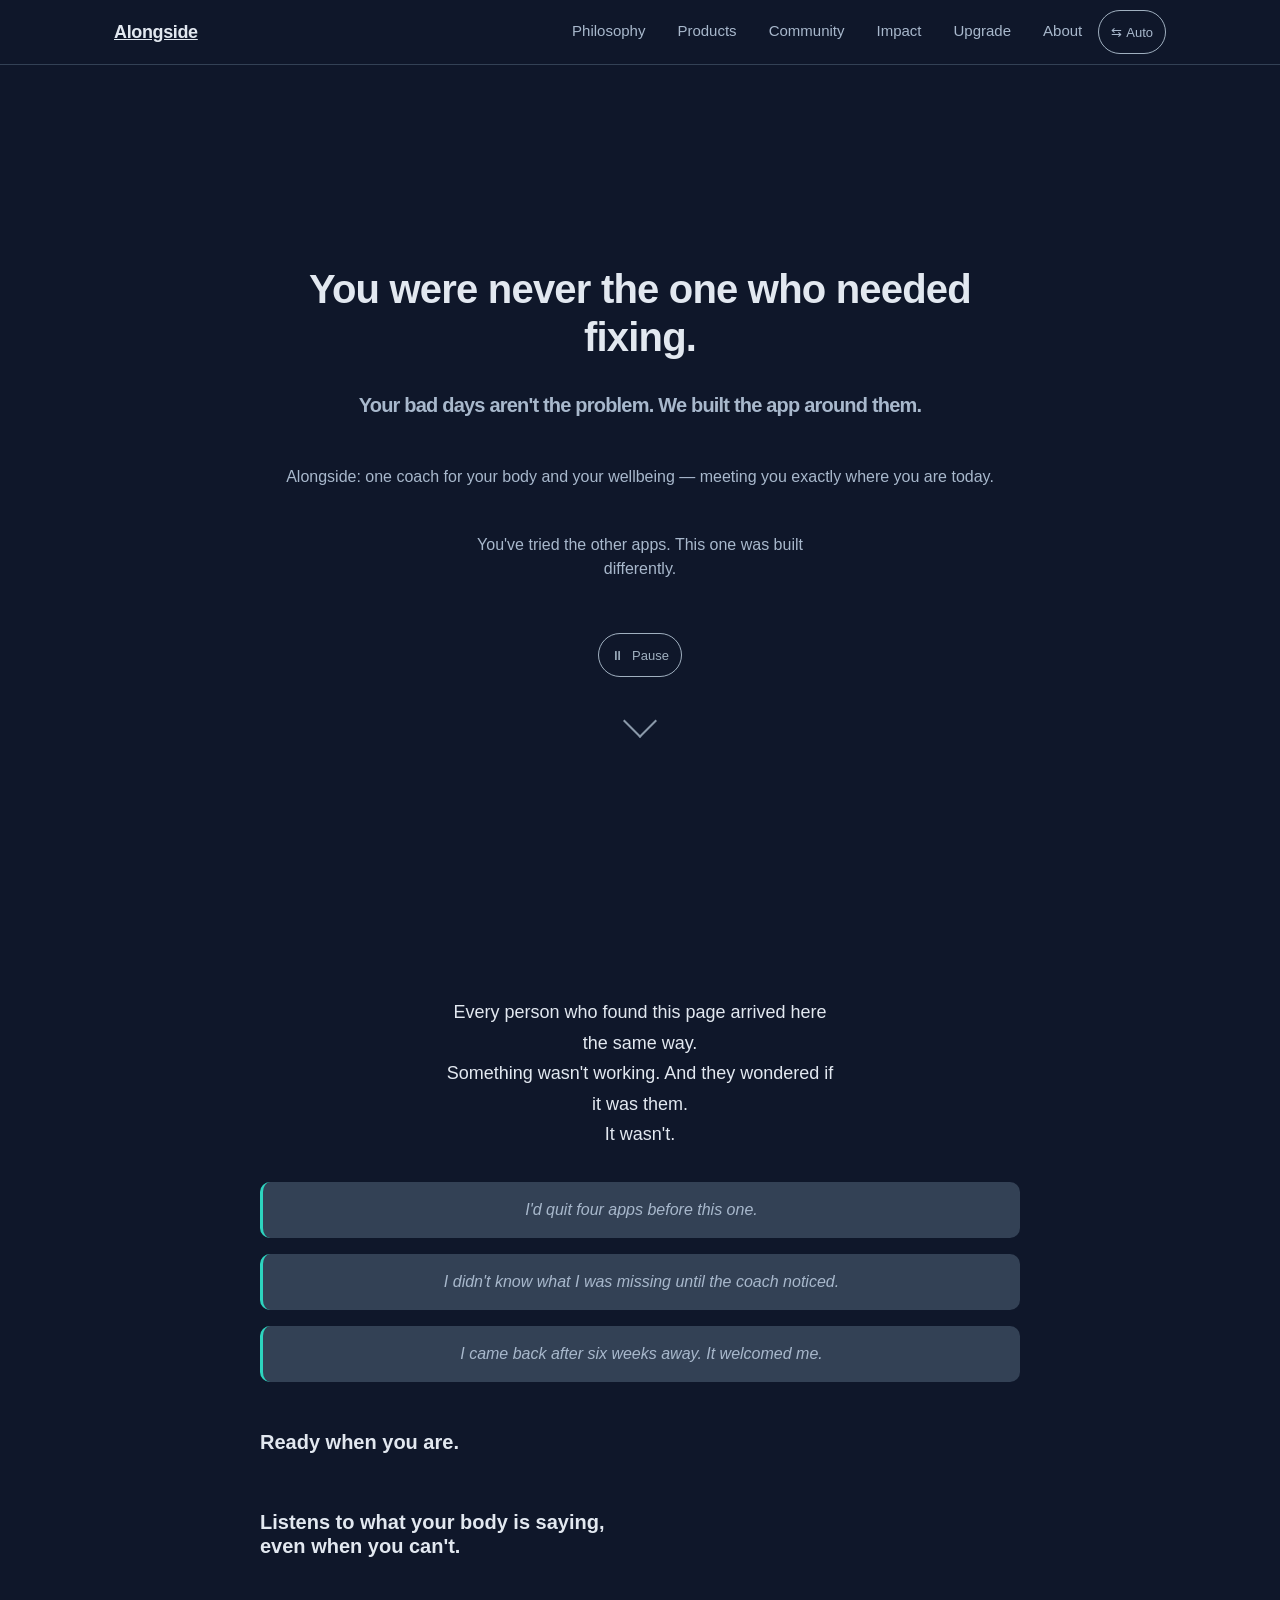
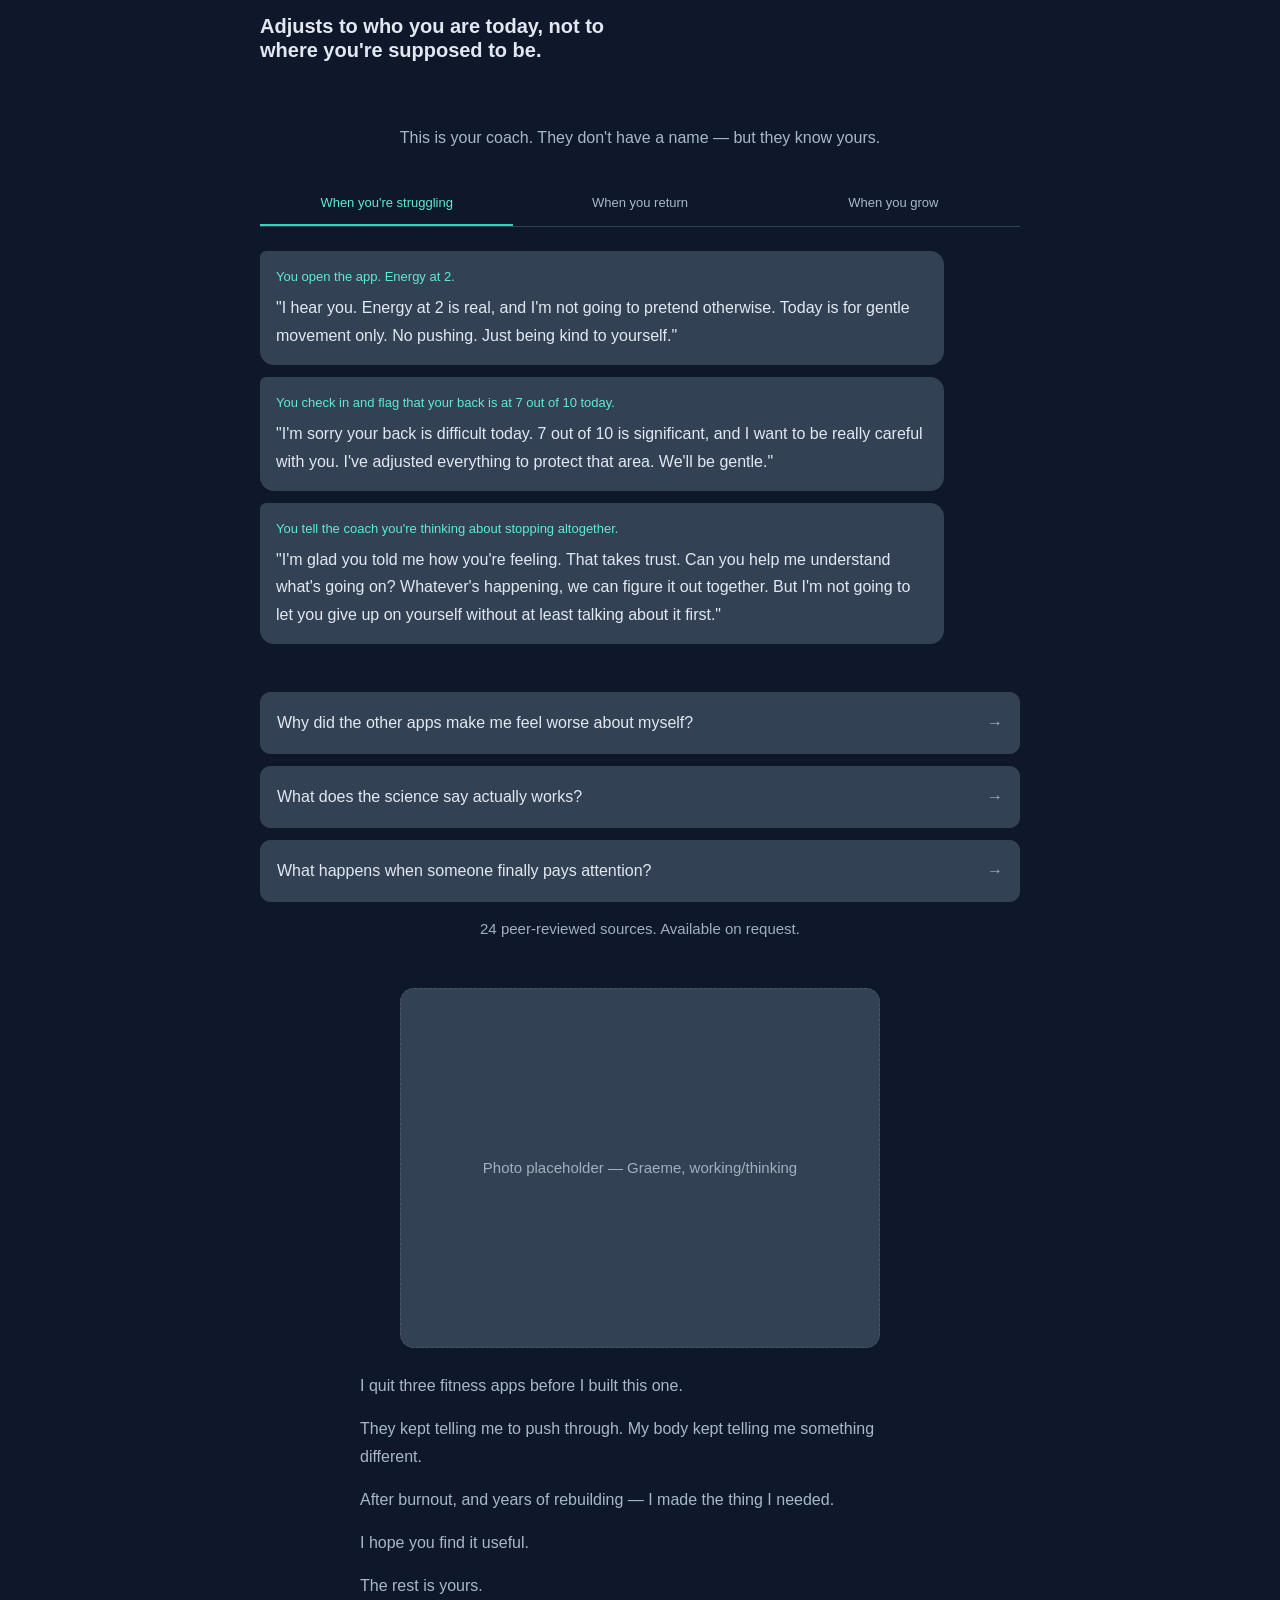
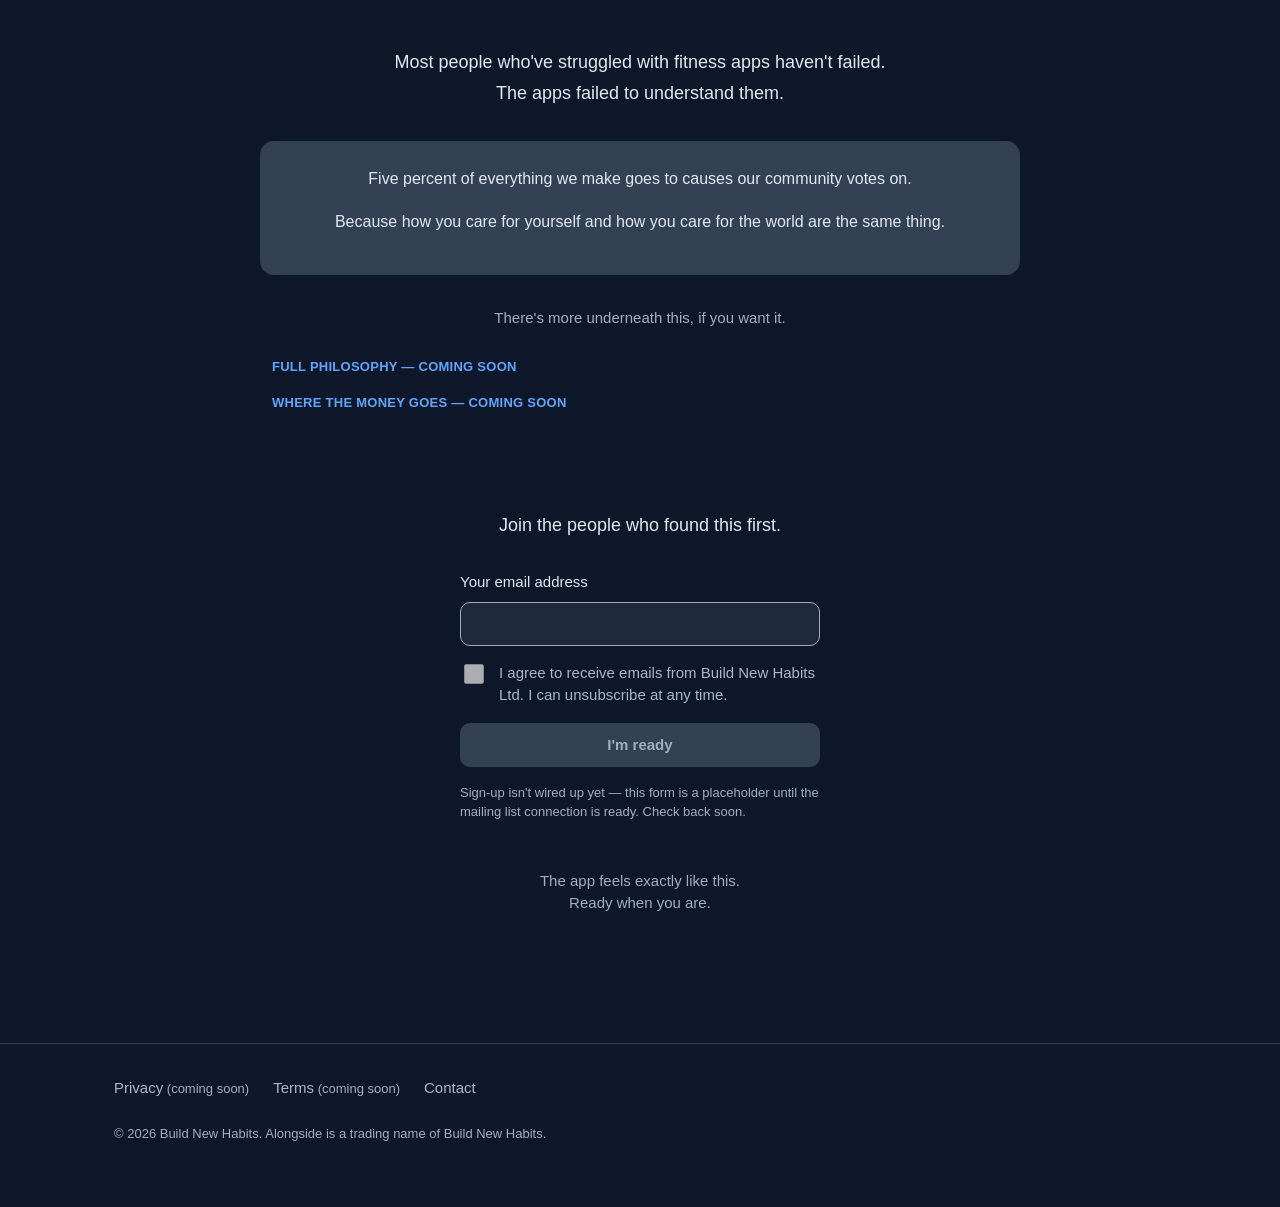
==== index.html @ 9d866abc "Domain-migration prep: make all paths host-agnostic The site is served two different ways: GitHub Pa" ====
<!DOCTYPE html>
<!--
  index.html
  10 Aug 2026 v16

  v16 — No markup change; site.js ?v= bumped to 9 (nav links now built
    from a runtime BASE_PATH so they work under both the github.io
    /website/ prefix and the custom domain root - see site.js v9).
  v15 — No markup change; site.css ?v= bumped to 22 and site.js ?v=
    bumped to 8 (About page built - new .about styles, new About nav
    link).
  v14 — No markup change; site.css ?v= bumped to 21 (specificity bug
    fix on the philosophy page - see site.css v21 changelog).
  v13 — No markup change; site.css ?v= bumped to 20 (Philosophy page
    emphasis pass: power statements unified to bold teal, new centred
    teal divider between beats - see site.css v20 changelog).
  v12 — No markup change; site.css ?v= bumped to 19 and site.js ?v=
    bumped to 7 (Philosophy page built - new .philosophy styles, new
    Philosophy nav link).
  v11 — No markup change; site.css ?v= bumped to 18 (h2 headings now
    teal site-wide - see site.css v18 changelog).
  v10 — No markup change; site.css ?v= bumped to 17 (comparison table
    header/divider polish, areas-explained section - see site.css v17
    changelog).
  v9 — No markup change; site.css ?v= bumped to 16 (comparison-table,
    persona-card, and three-ways updates - see site.css v15/v16
    changelog).
  v8 — No markup change; site.css ?v= bumped to 14 (gold token
    lightened, see site.css v14 changelog).
  v7 — No markup change; site.css ?v= bumped to 12, site.js ?v= bumped
    to 6 (footer "Ltd" removed - sole trader, never Ltd).
  v6 — No markup change; site.css ?v= bumped to 11 and site.js ?v= bumped
    to 5, to match the WCAG contrast fixes, scroll-arrow reposition,
    coach-bubble colour change, and Upgrade nav link added this session
    (site.css v8-v11 changelog, site.js v5 changelog).
  v5 — No markup change; site.css ?v= bumped to 7 to match the desktop-
    width fix (see site.css v7 changelog).
  v4 — 20 Jul 2026. Cache-busting fix: added ?v=N query strings to css/site.css and all
    js/*.js references. Graeme deployed site.css v6 but browsers kept
    serving the cached v5 — GitHub Pages doesn't cache-bust on its own.
    STANDING RULE going forward: whenever site.css or a shared js/*.js
    file's internal version bumps, bump its ?v= query string in every
    page that references it, in the same edit. Don't let these drift.
  v3 — 20 Jul 2026. Loads js/layout.js for the responsive/manual layout toggle. No
    content or markup changes otherwise.
  v2 — Phone-test fixes: headline line-break/spacing fixed, pause button
    moved off the rotating text, added a product-explainer tagline under
    the headline (Graeme's direct request — flagged for wording approval
    in the handoff), hero sized up. Three Ways markup unchanged (fix was
    CSS-only, see site.css v3).
  v1 — Initial build.

  Alongside — Home page.
  Route: /

  Brought into scope mid-session 14 Jul 2026 (originally out of scope,
  blocked on Graeme's photograph — see blueprint Section 2). Built with
  two placeholders so the whole site shape is visible before either
  blocker clears:
    - Movement 6 photograph: styled placeholder box, not a broken <img>.
      Real photo + reviewed alt text to be dropped in later — see build
      note above Movement 6 below.
    - Movement 8 mailing-list capture: same placeholder pattern as the
      Community page join form — Kit embed not yet available.
  Movement 7's two "hidden door" links (Philosophy, Impact) point to
  pages that don't exist yet, so per the site's no-dead-links rule they
  are shown as "coming soon" badges rather than live links — a departure
  from the spec's literal arrow-link treatment, flagged in the handoff.

  Content ground-truthed against alongside_homepage_experience_spec_23jun2026_v1.
  Design tokens from css/site.css (matched to the live app 14 Jul 2026).
-->
<html lang="en-GB">
<head>
  <meta charset="UTF-8">
  <meta name="viewport" content="width=device-width, initial-scale=1.0">
  <title>Alongside — You were never the one who needed fixing.</title>
  <meta name="description" content="An adaptive coach that meets you where you actually are — not where you're supposed to be. Alongside: Move.">
  <link rel="stylesheet" href="css/site.css?v=22">
</head>
<body>
  <a class="skip-link" href="#main-content">Skip to main content</a>

  <div id="site-nav"></div>

  <main id="main-content">
    <div class="container">

      <!-- Movement 1 — The Gates -->
      <section class="hero" aria-label="Introduction">
        <h1 class="hero__headline">
          <span class="hero__headline-line">You were never the one who needed fixing.</span>
          <span class="hero__headline-line">Your bad days aren't the problem. We built the app around them.</span>
        </h1>

        <p class="hero__tagline">
          Alongside: one coach for your body and your wellbeing — meeting you
          exactly where you are today.
        </p>

        <div class="hero__rotator" id="hero-rotator">
          <div aria-hidden="true">
            <p class="hero__rotator-line is-active">You've tried the other apps. This one was built differently.</p>
            <p class="hero__rotator-line">Movement that works on your worst days, not just your best.</p>
            <p class="hero__rotator-line">For the woman whose body changes and the programme never did.</p>
            <p class="hero__rotator-line">You're not the reason other apps didn't work for you.</p>
            <p class="hero__rotator-line">This is what it feels like when a coach actually pays attention.</p>
          </div>
        </div>
        <div class="hero__rotator-controls">
          <button type="button" class="hero__pause" id="hero-pause" aria-label="Pause rotating text">
            <span aria-hidden="true">&#9208;</span> Pause
          </button>
        </div>
        <ul class="visually-hidden" aria-label="All rotating messages">
          <li>You've tried the other apps. This one was built differently.</li>
          <li>Movement that works on your worst days, not just your best.</li>
          <li>For the woman whose body changes and the programme never did.</li>
          <li>You're not the reason other apps didn't work for you.</li>
          <li>This is what it feels like when a coach actually pays attention.</li>
        </ul>

        <span class="visually-hidden">Scroll to explore</span>
        <div class="hero__scroll-signal" aria-hidden="true"></div>
      </section>

      <!-- Movement 2 — You Are Not Alone -->
      <section aria-labelledby="belonging-title">
        <h2 id="belonging-title" class="visually-hidden">You are not alone</h2>
        <div class="belonging">
          <p class="belonging__truth">
            Every person who found this page arrived here the same way.<br>
            Something wasn't working. And they wondered if it was them.<br>
            It wasn't.
          </p>
          <ul class="belonging__voices">
            <li><blockquote>I'd quit four apps before this one.</blockquote></li>
            <li><blockquote>I didn't know what I was missing until the coach noticed.</blockquote></li>
            <li><blockquote>I came back after six weeks away. It welcomed me.</blockquote></li>
          </ul>
        </div>
      </section>

      <!-- Movement 3 — Main Street -->
      <section aria-labelledby="values-title">
        <h2 id="values-title" class="visually-hidden">What makes this different</h2>
        <div class="value-statements">
          <p class="value-statement">Ready when you are.</p>
          <p class="value-statement">Listens to what your body is saying, even when you can't.</p>
          <p class="value-statement">Adjusts to who you are today, not to where you're supposed to be.</p>
        </div>
      </section>

      <!-- Movement 4 — The First Ride -->
      <section aria-labelledby="coach-preview-title">
        <h2 id="coach-preview-title" class="visually-hidden">This is what the coach actually sounds like</h2>
        <p class="coach-preview__framing">This is your coach. They don't have a name — but they know yours.</p>

        <div id="coach-tabs">
          <div class="coach-tabs__list" role="tablist" aria-label="Coach message categories">
            <button type="button" role="tab" id="tab-struggling" aria-selected="true" aria-controls="panel-struggling" tabindex="0" class="coach-tabs__tab">When you're struggling</button>
            <button type="button" role="tab" id="tab-return" aria-selected="false" aria-controls="panel-return" tabindex="-1" class="coach-tabs__tab">When you return</button>
            <button type="button" role="tab" id="tab-grow" aria-selected="false" aria-controls="panel-grow" tabindex="-1" class="coach-tabs__tab">When you grow</button>
          </div>

          <div role="tabpanel" id="panel-struggling" aria-labelledby="tab-struggling" class="coach-tabs__panel">
            <div class="coach-bubble">
              <span class="coach-bubble__context">You open the app. Energy at 2.</span>
              <p class="coach-bubble__message">"I hear you. Energy at 2 is real, and I'm not going to pretend otherwise. Today is for gentle movement only. No pushing. Just being kind to yourself."</p>
            </div>
            <div class="coach-bubble">
              <span class="coach-bubble__context">You check in and flag that your back is at 7 out of 10 today.</span>
              <p class="coach-bubble__message">"I'm sorry your back is difficult today. 7 out of 10 is significant, and I want to be really careful with you. I've adjusted everything to protect that area. We'll be gentle."</p>
            </div>
            <div class="coach-bubble">
              <span class="coach-bubble__context">You tell the coach you're thinking about stopping altogether.</span>
              <p class="coach-bubble__message">"I'm glad you told me how you're feeling. That takes trust. Can you help me understand what's going on? Whatever's happening, we can figure it out together. But I'm not going to let you give up on yourself without at least talking about it first."</p>
            </div>
          </div>

          <div role="tabpanel" id="panel-return" aria-labelledby="tab-return" class="coach-tabs__panel" hidden>
            <div class="coach-bubble">
              <span class="coach-bubble__context">You haven't opened the app in ten days.</span>
              <p class="coach-bubble__message">"Welcome back. I'm genuinely glad you're here. Whatever kept you away — that's okay. You don't need to explain. Let's start gently and take it one day at a time."</p>
            </div>
            <div class="coach-bubble">
              <span class="coach-bubble__context">The coach has noticed something across your last few sessions.</span>
              <p class="coach-bubble__message">"I've noticed you've been running on low for a few days. That's not a failure — it's information. Your nervous system is asking for rest. When you're ready for more, I'll be here."</p>
            </div>
          </div>

          <div role="tabpanel" id="panel-grow" aria-labelledby="tab-grow" class="coach-tabs__panel" hidden>
            <div class="coach-bubble">
              <span class="coach-bubble__context">You tell the coach you've been letting yourself down.</span>
              <p class="coach-bubble__message">"I want to gently push back on that. I'm watching you try. That's not failure. That's courage."</p>
            </div>
            <div class="coach-bubble">
              <span class="coach-bubble__context">You've told the coach you're running on empty. The session begins.</span>
              <p class="coach-bubble__message">"Today's session is gentle by design. There's no rush. Take a breath, and start when you feel ready."</p>
            </div>
            <div class="coach-bubble">
              <span class="coach-bubble__context">You finish your first full programme.</span>
              <p class="coach-bubble__message">"I am so proud of you. Take time to really feel this. You committed to something and saw it through. That takes strength."</p>
            </div>
          </div>
        </div>
      </section>

      <!-- Movement 5 — Behind the Magic -->
      <section aria-labelledby="science-title">
        <h2 id="science-title" class="visually-hidden">Behind the magic</h2>
        <div class="science-accordion">
          <details class="science-accordion__item">
            <summary>Why did the other apps make me feel worse about myself? <span class="science-accordion__chevron" aria-hidden="true">&rarr;</span></summary>
            <div class="science-accordion__body">
              <p>97% of people stop using fitness apps within a year. Research consistently identifies the same cause: shame. Streak-loss, rigid targets, and punishment for absence trigger disengagement — particularly in neurodivergent users and women navigating hormonal change.</p>
              <span class="science-accordion__source">— Bondaronek et al., British Journal of Health Psychology, October 2025</span>
              <p class="science-accordion__reflection">Graeme's reflection: I'd quit three fitness apps before I started building this one. They kept telling me to push, and then I got injured and the apps continued to treat me like I was fully fit. They refused to accept I needed adjustment. This is the gap Alongside is trying to close.</p>
            </div>
          </details>

          <details class="science-accordion__item">
            <summary>What does the science say actually works? <span class="science-accordion__chevron" aria-hidden="true">&rarr;</span></summary>
            <div class="science-accordion__body">
              <p>Burnout is nervous system dysregulation, not tiredness. Pushing through makes it worse. Alongside detects the early signs — sustained low energy, broken sleep, accumulating pain — and responds with restoration, not pressure.</p>
              <span class="science-accordion__source">— Dr Claire Plumbly, Burnout: How to Manage Your Nervous System, 2024</span>
              <p>Self-compassion improves motivation, not reduces it. Removing shame correlates with stronger resilience, better barrier self-efficacy, and more sustainable physical activity over time.</p>
              <span class="science-accordion__source">— Zhang et al., British Journal of Health Psychology, 2025</span>
              <p class="science-accordion__reflection">Graeme's reflection: I built the burnout detection into the app before I read Plumbly's research. When I did read it, I felt seen by a book for the first time in years. I knew the feeling, I just couldn't name it. That's exactly the feeling I want Alongside to give people.</p>
            </div>
          </details>

          <details class="science-accordion__item">
            <summary>What happens when someone finally pays attention? <span class="science-accordion__chevron" aria-hidden="true">&rarr;</span></summary>
            <div class="science-accordion__body">
              <p>Other-oriented empathy — genuinely caring about others — is protective against burnout. Self-oriented responses, like guilt and distress, are risk factors. Being consistently met with dignity may gradually change how people relate to themselves, and then to others.</p>
              <span class="science-accordion__source">— Empathy types and burnout meta-analysis, Psychology, Health &amp; Medicine, November 2025</span>
              <p class="science-accordion__reflection">Graeme's reflection: Being understood changes us. People who feel genuinely seen become, over time, slightly better at seeing others. That's the long horizon Alongside is building toward.</p>
            </div>
          </details>
        </div>
        <p class="science-sources-note">24 peer-reviewed sources. Available on request.</p>
      </section>

      <!-- Movement 6 — The Human Behind It -->
      <!-- BUILD NOTE: photo placeholder below. Swap for Graeme's real working/
           thinking photograph when ready. Alt text must be reviewed by Graeme
           before publishing (per spec) — do not ship generic alt text. -->
      <section aria-labelledby="human-title">
        <h2 id="human-title" class="visually-hidden">The human behind it</h2>
        <div class="human-behind__photo" role="img" aria-label="Photograph placeholder. Real photo of Graeme, working or thinking, to be added — alt text to be reviewed by Graeme before publishing.">
          Photo placeholder — Graeme, working/thinking
        </div>
        <div class="human-behind__text">
          <p>I quit three fitness apps before I built this one.</p>
          <p>They kept telling me to push through. My body kept telling me something different.</p>
          <p>After burnout, and years of rebuilding — I made the thing I needed.</p>
          <p>I hope you find it useful.</p>
          <p class="human-behind__turn">The rest is yours.</p>
        </div>
      </section>

      <!-- Movement 7 — The Castle -->
      <section aria-labelledby="castle-title">
        <h2 id="castle-title" class="visually-hidden">The castle</h2>
        <p class="castle__philosophy">
          Most people who've struggled with fitness apps haven't failed.<br>
          The apps failed to understand them.
        </p>
        <div class="castle__impact">
          <p>Five percent of everything we make goes to causes our community votes on.</p>
          <p>Because how you care for yourself and how you care for the world are the same thing.</p>
        </div>
        <div class="castle__door">
          <p class="castle__door-lead">There's more underneath this, if you want it.</p>
          <span class="badge badge--soon">Full philosophy — coming soon</span>
          <span class="badge badge--soon">Where the money goes — coming soon</span>
        </div>
      </section>

      <!-- Movement 8 — The Gates Close Behind Her -->
      <!-- BUILD NOTE: form disabled — Kit embed/API key not yet available.
           Same placeholder pattern as the Community page join form. -->
      <section aria-labelledby="capture-title" class="closing-capture">
        <h2 id="capture-title" class="visually-hidden">Join the people who found this first</h2>
        <p class="closing-capture__lead">Join the people who found this first.</p>

        <form class="closing-capture__form" aria-label="Join the Alongside mailing list">
          <div class="form-field">
            <label class="form-label" for="capture-email">Your email address</label>
            <input
              class="form-input"
              type="email"
              id="capture-email"
              name="email"
              autocomplete="email"
              required
              disabled
              aria-describedby="capture-hint"
            >
          </div>
          <div class="closing-capture__consent">
            <input type="checkbox" id="capture-consent" name="consent" disabled>
            <label for="capture-consent">I agree to receive emails from Build New Habits Ltd. I can unsubscribe at any time.</label>
          </div>
          <button type="submit" class="btn btn--disabled" aria-disabled="true" disabled>I'm ready</button>
          <p class="form-hint" id="capture-hint">
            Sign-up isn't wired up yet — this form is a placeholder until the
            mailing list connection is ready. Check back soon.
          </p>
        </form>

        <p class="closing-capture__after">
          The app feels exactly like this.<br>
          Ready when you are.
        </p>
      </section>

    </div>
  </main>

  <div id="site-footer"></div>

  <script src="js/layout.js?v=1"></script>
  <script src="js/site.js?v=9"></script>
  <script src="js/home.js?v=2"></script>
</body>
</html>
---- css/site.css ----
/* site.css
 * 10 Aug 2026 v22
 *
 * v22 — About page built. New .about block at the end of this file.
 *   Deliberately the plainest styling on the site: no emphasis colours,
 *   no dividers, no cards, per the locked design note that this page
 *   carries no coach voice and no Alongside design language beyond the
 *   wordmark. Every modifier scoped as `.about .about__x` from the
 *   outset, applying the v21 lesson rather than repeating it.
 *   .about__photo is defined but unused — the founder photograph does
 *   not exist yet and no placeholder image was added.
 * v21 — REAL BUG FIX, found by Graeme on device. Every paragraph-level
 *   emphasis rule on the philosophy page has been silently losing to the
 *   body-text rule since v19. `.philosophy p` is specificity 0,1,1 (one
 *   class + one element); `.philosophy__question` and friends are 0,1,0
 *   (one class). The body rule therefore won on colour, font-size AND
 *   margin — so the question, the turn, the declaration, the landing
 *   lines and the close all rendered as plain white body text at body
 *   size with body spacing. The page has been a flat wall of uniform
 *   prose since it shipped. The Impact link looked correct only by
 *   coincidence: `a` is teal site-wide from the base stylesheet, so it
 *   was never evidence the page styles were applying. Fixed by scoping
 *   all seven modifiers as `.philosophy .philosophy__x` (0,2,0), which
 *   beats 0,1,1. No visual design changed in this version — v19 and v20
 *   are simply visible for the first time.
 *   Worth carrying forward: a `.block element` base rule will outrank
 *   every single-class modifier inside that block. Either scope the
 *   modifiers or do not set colour/size/margin on the element selector.
 * v20 — Philosophy page emphasis pass, per Graeme. Two changes:
 *   (a) Power statements unified — all five now bold and teal. Beat 7's
 *   close ("helped you Move") was the only one still white; it is now
 *   teal like the rest, and turn/declaration/landing/close all move from
 *   semibold to bold. Deliberately NOT extended further ("Something
 *   happens when you feel understood", "Not fixed. Not solved.
 *   Understood.") — if six or seven lines are teal, none of them read as
 *   emphasis any more, they just become a second body colour.
 *   (b) New divider between beats: 60px centred teal rule. Graeme asked
 *   for gold; recommended against and agreed. Gold is the Personal-tier
 *   marker across every product, and this is the page carrying the
 *   belief that "everyone deserves world-class support. Not a cut-down
 *   version. Not a basic tier." The paid-tier colour on that page
 *   undercuts the claim it is making. Same reasoning as the 03 Aug
 *   coach-bubble decision, where gold was rejected for a free/universal
 *   element and teal chosen. Spacing rebalanced space-12 -> space-10
 *   above and below the mark, so the total pause grows slightly rather
 *   than doubling.
 * v19 — Philosophy page built (first new page since /upgrade/ and
 *   /who-its-for/ on 03 Aug). New .philosophy block at the end of this
 *   file. Deliberately looser vertical rhythm than anywhere else on the
 *   site — space-12 between beats, space-12/space-10 around Beat 1's
 *   question — because the locked page architecture treats white space
 *   as content, not decoration ("more than feels comfortable. The pause
 *   is part of the meaning"). Measure narrowed to 34rem for this page
 *   only: it is pure prose with no cards or tables, so the 640px
 *   container used elsewhere runs too wide to read comfortably. No
 *   animation defined anywhere in this block, per Beat 1's design note
 *   and the page's own WCAG requirements. Colours used: --color-text
 *   (14.48:1 on bg-deep) for prose, --color-primary-light teal
 *   (12.07:1) for the question, turn, declaration and landing lines.
 *   Gold deliberately not used anywhere on this page — it is the
 *   Personal-tier marker site-wide and nothing on the philosophy page
 *   is tier-gated.
 * v18 — Teal splash pass, per Graeme's request to review where teal
 *   headings could add colour across the site: h2 is now teal by
 *   default site-wide (was inheriting plain white). h1 stays white/full
 *   weight for primary hierarchy; gold stays reserved for Personal-tier
 *   signalling specifically, not general headings. .three-ways__title
 *   also teal, per explicit instruction.
 * v17 — Comparison table polish per Graeme's feedback: column headers
 *   bigger (text-lg -> text-xl) with a header divider; row headers
 *   ("Sessions", "Exercise library" etc.) now text-secondary, visually
 *   distinct from the data cells' full-white text; added subtle
 *   vertical dividers between columns alongside the existing row
 *   dividers, for a fuller grid feel without going full-spreadsheet.
 * v16 — Community page "Three ways" reworked from three bare words into
 *   real explanatory content, per Graeme's flag (raised earlier, not
 *   actioned until now). Each item now has a title + one line of real
 *   meaning; "Share the impact" gets an actual working mechanism (copy-
 *   link button, see js/community.js) instead of being just a phrase —
 *   deliberately not a named social platform or an ambassador/referral-
 *   code system, neither of which exist as decided features yet.
 * v15 — Comparison table: Free header now teal, Personal gold, both
 *   bigger (text-lg, bold) per Graeme's feedback the headings were too
 *   quiet. Row labels converted from styled <td> to semantic
 *   <th scope="row"> (accessibility fix — screen readers now announce
 *   "Sessions, Free: ..." correctly; previously the row label had no
 *   programmatic association with its data cells at all, a real gap,
 *   not just a styling one). Persona-card body text (the "what's hard"/
 *   "how it helps" lists) moved from text-secondary to full text colour
 *   — was passing at 5.12:1 on bg-card, genuinely the narrowest-margin
 *   pass on the site (everywhere else is 7:1+); now 8.40:1. New
 *   .tier-tag (--free teal / --personal gold) and .persona-card__narrative
 *   for the persona restructuring in this version.
 * v14 — Gold token lightened, per Graeme's feedback that it read as
 *   "dirty and dark" on the black background: --color-gold #B8970A ->
 *   #D4AF37 (classic web gold). This is a global token so it ripples
 *   through everywhere gold is used (text-gold, btn--gold, pricing
 *   figures, comparison-table header) — checked, every usage improves
 *   (text-inverse on the new gold button bg: 8.49:1, was 6.35:1; text
 *   on bg-card: 4.92:1, was 3.68:1). New: .upgrade-product-label,
 *   .pricing-note__standout (subscription line now its own line),
 *   .product-card__details-link.
 * v13 — New /who-its-for/ page section added: persona-intro,
 *   persona-card (reuses .card + .coach-tabs__* tab pattern from the
 *   home page for the persona tabs), and a real comparison-table for
 *   Free vs Personal (Move only — the only product with a confirmed
 *   split). Personal-tier column header goldened, matching the same
 *   convention as the upgrade page.
 * v12 — Upgrade-page colour/interest pass, per Graeme's critique that the
 *   page read as flat. New utility classes .text-gold, .text-teal.
 *   Gold applied to "Personal tier" mentions and the four "what changes"
 *   lead phrases. New .upgrade-wellbeing-note (teal) — safety/wellbeing
 *   features are confirmed always-free per the freemium model doc, so
 *   this claim is grounded, not just reassuring copy. Pricing note
 *   given real visual weight via new .pricing-note--emphasis (card
 *   treatment, larger text) instead of small quiet text underneath the
 *   cards. Contrast: gold 6.35:1 / 5.2:1 on bg-deep/bg, teal 12.07:1 /
 *   9.89:1 — both pass with wide margin in every context used here.
 * v11 — /upgrade page built for the first time, from the confirmed
 *   locked architecture (alongside_upgrade_page_architecture_09jul2026_v1).
 *   New section added: upgrade-hero, upgrade-changes, pricing-cards,
 *   .btn--gold. Gold (#B8970A) used for price figures and the CTA
 *   button, matching the confirmed "Personal tier gold accent" rule —
 *   text-inverse on gold gives 6.35:1, comfortably clears 4.5:1.
 *   Cache-busting fix: every page's site.css?v= bumped to match this
 *   version (they'd drifted to ?v=7 while the stylesheet moved to v10
 *   across the earlier fixes this session — a real bug, browsers/CDN
 *   could have kept serving the stale v7 file under the old query
 *   string indefinitely).
 * v10 — coach-bubble__context colour changed from --color-text-muted
 *   (4.67:1 on bg-card — technically AA-passing but Graeme flagged it
 *   as "close for comfort") to --color-primary-light teal (7.00:1),
 *   per mockup review. Deliberately not gold: gold is reserved as the
 *   paid-tier marker across the whole product family, and this element
 *   is free/universal — using it here would create a false tier signal.
 * v9 — Scroll-arrow repositioning, per live-screenshot review. The arrow
 *   was position:absolute, bottom: var(--space-5) — pinned to the very
 *   bottom of the ~100vh hero section, disconnected from the Pause
 *   button which sits mid-flow in the centred flex column. On tall
 *   viewports this put real distance between them, and the arrow read
 *   as lost/disconnected rather than as a "scroll for more" cue tied to
 *   the visible content above it. Removed the absolute positioning;
 *   it's now a normal flex child directly after .hero__rotator-controls
 *   (Pause), picking up the hero's existing --space-6 (32px) gap like
 *   every other hero element — sits close to Pause, not orphaned at
 *   the bottom of the section.
 * v8 — WCAG 2.2 AA contrast audit. (1) Confirmed fail: hero scroll-arrow
 *   (.hero__scroll-signal) was ~1.6:1 against its background (--color-border
 *   at 0.6 opacity) vs the 3:1 minimum for graphical objects (SC 1.4.11).
 *   Switched to --color-text-muted at 0.85 opacity — 6.14:1, real margin.
 *   (2) Same root cause found on 5 more functional element borders that
 *   rely on --color-border to convey a UI component's boundary (nav
 *   layout-toggle, nav hamburger-toggle, .btn--ghost, .form-input,
 *   hero__pause) — --color-border measures 1.15–2.36:1 against every
 *   background token in this system, never clears 3:1 anywhere. All six
 *   switched to --color-text-muted, which clears 3:1 against all four
 *   background tokens (3.91:1 worst case, on --color-bg-hover).
 *   --color-border itself is left unchanged for decorative use (e.g. the
 *   Home photo-placeholder dashed border, out of scope this session).
 *   (3) New finding: .badge--live/.badge--soon text-vs-background fell as
 *   low as 3.24:1 (needs 4.5:1) when rendered inside a .card (bg-card) —
 *   the 15%-alpha tinted background was context-dependent and never
 *   verified against a card context. Fixed by making all three badge
 *   variants use a solid var(--color-bg-deep) background instead of a
 *   blended rgba() one — now opaque and background-independent, 6.96–
 *   10.69:1 in every context. (4) Checked, no fix needed: --color-border-
 *   light (decorative dividers only, SC 1.4.11 doesn't apply); focus
 *   indicator --color-border-focus (9.59:1 down to 4.66:1 worst case,
 *   already clears everywhere); disabled cause-card__vote inputs (gold
 *   border at 1.95:1 vs 3:1, but WCAG 2.2 explicitly exempts disabled/
 *   non-interactive controls from SC 1.4.11 — confirmed genuinely and
 *   permanently disabled in markup, no JS toggles it). Full ratios in
 *   session summary.
 * v7 — Fix: desktop container was only 720px, leaving huge dead space on
 *   real desktop screens (Graeme flagged with screenshots — ~600px waste
 *   each side at wide viewports). Container now 1100px; every top-level
 *   section narrows itself to a centred 760px reading column by default;
 *   grid-holding sections opt out via a new .section-wide class (added
 *   to Products' card section and Impact's causes section) to use the
 *   full width. Nav/footer widened to match. A few previously-unconstrained
 *   elements (Home's photo placeholder/text, Impact's vote-hint) given
 *   their own max-width so they don't stretch edge-to-edge.
 * v6 — 20 Jul 2026. Fix: on desktop's 3-col cause-card grid, cards with a 2-line
 *   heading (e.g. Slot 2) pushed their credits-input row lower than the
 *   1-line cards either side, breaking the visual line across all three.
 *   .cause-card__vote now pinned to the bottom of each card (margin-top:
 *   auto) so the row aligns regardless of heading/body text length.
 * v5 — Additive only, Website Build 2 (20 Jul): Impact page section added
 *   (cause cards, gold accent token, empty-state, anchor link). No
 *   existing rules from v4 changed or restructured, per blueprint.
 * v4 — 14 Jul 2026. Responsive layout added: real desktop breakpoint (content width,
 *   Products 3-col grid) plus manual layout override support. Nav
 *   show/hide rules converted from raw @media(max-width:480px) to
 *   [data-layout] attribute selectors (see js/layout.js) so the manual
 *   toggle can actually override the real viewport, not just respond to
 *   it. Added .site-nav__controls and .site-nav__layout-toggle styles.
 * v3 — Phone-test fixes: hero headline lines were inline spans that ran
 *   together (now block-level, more spacing), hero pause button
 *   overlapped the rotating text (moved to its own row below), hero
 *   headline sized up for impact (text-2xl -> text-4xl), Three Ways
 *   section was centre-aligned against a left-aligned page (now
 *   consistent). Added .hero__tagline for the new product-explainer line.
 * v2 — Home page brought into scope this session. Added Home-page-specific
 *   section (Movements 1-8) below the Community section. Shared shell,
 *   Products, and Community styles unchanged.
 * v1 — Initial. Shared shell, Products, Community.
 *
 * Alongside — website shared stylesheet.
 * Design tokens ground-truthed against the live app's base/variables.css
 * (Midnight Teal system) on 14 Jul 2026 — do not reintroduce the older
 * #0B0B1A / #2E7D7D or #0A1120 / #0D9488 values from superseded planning docs.
 *
 * Shared by every page. Page-specific styles stay in this file under a
 * clearly commented section per page — do not fork into per-page stylesheets.
 */

/* ========================================
   DESIGN TOKENS — matched to live app
   ======================================== */

:root {
  /* Background layers */
  --color-bg-deep: #0F172A;
  --color-bg: #1E293B;
  --color-bg-card: #334155;
  --color-bg-hover: #3E4C63;

  /* Text */
  --color-text: #E2E8F0;
  --color-text-secondary: #A8B8CC;
  --color-text-muted: #A0B0C0;
  --color-text-inverse: #0F172A;

  /* Primary accent — electric teal */
  --color-primary: #2DD4BF;
  --color-primary-light: #5EEAD4;
  --color-primary-dark: #2DD4BF;
  --color-primary-glow: rgba(45, 212, 191, 0.2);

  /* Secondary accent — cyan */
  --color-secondary: #22D3EE;

  /* Semantic */
  --color-success: #34D399;
  --color-warning: #FBBF24;
  --color-danger: #FB7185;
  --color-info: #60A5FA;

  /* Borders */
  --color-border: #475569;
  --color-border-light: #334155;
  --color-border-focus: #2DD4BF;

  /* Shadows */
  --shadow-sm: 0 1px 2px rgba(0, 0, 0, 0.3);
  --shadow-md: 0 4px 12px rgba(0, 0, 0, 0.4);
  --shadow-lg: 0 10px 25px rgba(0, 0, 0, 0.5);

  /* Typography */
  --font-family: 'Inter', -apple-system, BlinkMacSystemFont, 'Segoe UI', Roboto, sans-serif;
  --text-xs: 0.8125rem;
  --text-sm: 0.9375rem;
  --text-base: 1rem;
  --text-lg: 1.125rem;
  --text-xl: 1.25rem;
  --text-2xl: 1.5rem;
  --text-3xl: 2rem;
  --text-4xl: 2.5rem;
  --font-normal: 400;
  --font-medium: 500;
  --font-semibold: 600;
  --font-bold: 700;
  --leading-tight: 1.2;
  --leading-normal: 1.5;
  --leading-relaxed: 1.7;
  --tracking-tight: -0.02em;
  --tracking-wide: 0.02em;

  /* Spacing */
  --space-1: 0.25rem;
  --space-2: 0.5rem;
  --space-3: 0.75rem;
  --space-4: 1rem;
  --space-5: 1.5rem;
  --space-6: 2rem;
  --space-7: 2.5rem;
  --space-8: 3rem;
  --space-10: 4rem;
  --space-12: 6rem;

  /* Radius */
  --radius-sm: 6px;
  --radius-md: 10px;
  --radius-lg: 14px;
  --radius-xl: 20px;
  --radius-full: 9999px;

  /* Transitions */
  --transition-fast: 100ms ease-out;
  --transition-normal: 200ms ease-out;
  --transition-spring: 400ms cubic-bezier(0.34, 1.56, 0.64, 1);

  /* Layout */
  --nav-height: 64px;
  --content-max-width: 640px;
  --content-padding: var(--space-5);
  --touch-target-min: 44px;

  /* Z-index */
  --z-nav: 100;
  --z-toast: 300;
}

@media (prefers-reduced-motion: reduce) {
  :root {
    --transition-fast: 0ms;
    --transition-normal: 0ms;
    --transition-spring: 0ms;
  }
}

@media (prefers-contrast: high) {
  :root {
    --color-text: #FFFFFF;
    --color-border: #94A3B8;
    --color-primary: #5EEAD4;
  }
}

/* ========================================
   RESET & BASE
   ======================================== */

*,
*::before,
*::after {
  box-sizing: border-box;
}

html {
  -webkit-text-size-adjust: 100%;
}

body {
  margin: 0;
  background: var(--color-bg-deep);
  color: var(--color-text);
  font-family: var(--font-family);
  font-size: var(--text-base);
  line-height: var(--leading-normal);
  -webkit-font-smoothing: antialiased;
}

img {
  max-width: 100%;
  display: block;
}

a {
  color: var(--color-primary-light);
}

h1, h2, h3, p, ul, ol {
  margin: 0 0 var(--space-4) 0;
}

h1 {
  font-size: var(--text-3xl);
  font-weight: var(--font-bold);
  line-height: var(--leading-tight);
  letter-spacing: var(--tracking-tight);
}

h2 {
  font-size: var(--text-xl);
  font-weight: var(--font-semibold);
  line-height: var(--leading-tight);
  color: var(--color-primary-light);
}

/* Visible keyboard focus everywhere — WCAG 2.2 AA */
a:focus-visible,
button:focus-visible,
input:focus-visible {
  outline: 3px solid var(--color-border-focus);
  outline-offset: 2px;
}

.visually-hidden {
  position: absolute;
  width: 1px;
  height: 1px;
  padding: 0;
  margin: -1px;
  overflow: hidden;
  clip: rect(0, 0, 0, 0);
  white-space: nowrap;
  border: 0;
}

.skip-link {
  position: absolute;
  left: var(--space-3);
  top: -100px;
  background: var(--color-primary);
  color: var(--color-text-inverse);
  padding: var(--space-3) var(--space-4);
  border-radius: var(--radius-sm);
  font-weight: var(--font-semibold);
  z-index: var(--z-toast);
  transition: top var(--transition-fast);
}

.skip-link:focus {
  top: var(--space-3);
}

/* ========================================
   LAYOUT / CONTAINER
   ======================================== */

.container {
  width: 100%;
  max-width: var(--content-max-width);
  margin: 0 auto;
  padding: 0 var(--content-padding);
}

main {
  display: block;
  padding-top: var(--space-8);
  padding-bottom: var(--space-10);
}

section + section {
  margin-top: var(--space-8);
}

/* ========================================
   NAV
   ======================================== */

.site-nav {
  position: sticky;
  top: 0;
  z-index: var(--z-nav);
  background: var(--color-bg-deep);
  border-bottom: 1px solid var(--color-border-light);
}

.site-nav__inner {
  max-width: var(--content-max-width);
  margin: 0 auto;
  padding: 0 var(--content-padding);
  height: var(--nav-height);
  display: flex;
  align-items: center;
  justify-content: space-between;
}

.site-nav__brand {
  font-size: var(--text-lg);
  font-weight: var(--font-bold);
  color: var(--color-text);
  letter-spacing: var(--tracking-tight);
}

.site-nav__links {
  display: flex;
  gap: var(--space-6);
  list-style: none;
  margin: 0;
  padding: 0;
}

.site-nav__link {
  color: var(--color-text-secondary);
  text-decoration: none;
  font-weight: var(--font-medium);
  font-size: var(--text-sm);
  min-height: var(--touch-target-min);
  display: flex;
  align-items: center;
  border-bottom: 2px solid transparent;
}

.site-nav__link:hover,
.site-nav__link:focus-visible {
  color: var(--color-text);
}

.site-nav__link[aria-current="page"] {
  color: var(--color-primary-light);
  border-bottom-color: var(--color-primary);
}

.site-nav__right {
  display: flex;
  align-items: center;
  gap: var(--space-4);
}

.site-nav__controls {
  display: flex;
  align-items: center;
  gap: var(--space-2);
}

.site-nav__layout-toggle {
  display: inline-flex;
  align-items: center;
  gap: var(--space-1);
  min-height: var(--touch-target-min);
  padding: 0 var(--space-3);
  background: transparent;
  border: 1px solid var(--color-text-muted);
  border-radius: var(--radius-full);
  color: var(--color-text-secondary);
  font-family: var(--font-family);
  font-size: var(--text-xs);
  cursor: pointer;
}

.site-nav__layout-toggle:hover,
.site-nav__layout-toggle:focus-visible {
  border-color: var(--color-primary);
  color: var(--color-text);
}

.site-nav__toggle {
  display: none;
  width: var(--touch-target-min);
  height: var(--touch-target-min);
  background: transparent;
  border: 1px solid var(--color-text-muted);
  border-radius: var(--radius-sm);
  color: var(--color-text);
  cursor: pointer;
}

/* Layout-mode driven nav — see js/layout.js. Auto-detects viewport via
   matchMedia by default; the [data-layout] attribute is what actually
   drives these rules so a manual override truly overrides the viewport,
   not just raw @media width (which can't be forced by JS). */

html[data-layout="mobile"] .site-nav__toggle {
  display: flex;
  align-items: center;
  justify-content: center;
}

html[data-layout="desktop"] .site-nav__toggle {
  display: none;
}

html[data-layout="mobile"] .site-nav__links {
  position: absolute;
  top: 100%;
  left: 0;
  right: 0;
  flex-direction: column;
  gap: 0;
  background: var(--color-bg-deep);
  border-bottom: 1px solid var(--color-border-light);
  display: none;
}

html[data-layout="mobile"] .site-nav__links.is-open {
  display: flex;
}

html[data-layout="mobile"] .site-nav__link {
  padding: var(--space-4) var(--content-padding);
  width: 100%;
  border-bottom: 1px solid var(--color-border-light);
}

html[data-layout="mobile"] .site-nav__link[aria-current="page"] {
  border-bottom: 1px solid var(--color-border-light);
  background: var(--color-bg);
}

html[data-layout="desktop"] .site-nav__links {
  display: flex;
  position: static;
  background: transparent;
  border-bottom: none;
}

/* Desktop breakpoint — content width and Products/Impact grids.
   FIX 21 Jul: container was only 720px, leaving huge dead space on real
   desktop screens (flagged by Graeme with screenshots showing ~600px of
   waste on each side at ~1900px viewport width). Container is now
   genuinely wide; individual prose sections narrow and centre themselves
   within it so reading lines don't get absurdly long, while grid
   sections (marked .section-wide) use the full width. */

html[data-layout="desktop"] .container {
  max-width: 1100px;
}

html[data-layout="desktop"] .site-nav__inner,
html[data-layout="desktop"] .site-footer__inner {
  max-width: 1100px;
}

/* Every top-level section is a narrow, centred reading column by
   default on desktop. Sections that hold a card grid opt out via
   .section-wide to use the full container width instead. */
html[data-layout="desktop"] .container > section {
  max-width: 760px;
  margin-left: auto;
  margin-right: auto;
}

html[data-layout="desktop"] .container > section.section-wide {
  max-width: none;
}

html[data-layout="desktop"] .product-cards {
  display: grid;
  grid-template-columns: repeat(3, 1fr);
  gap: var(--space-5);
}

html[data-layout="desktop"] .product-cards .product-card {
  margin-bottom: 0;
}

html[data-layout="desktop"] .hero__headline,
html[data-layout="desktop"] .hero__tagline {
  max-width: none;
}

/* Elements that previously had no max-width of their own and would
   otherwise stretch edge-to-edge inside a wide desktop container. */
html[data-layout="desktop"] .human-behind__photo {
  max-width: 480px;
  margin-left: auto;
  margin-right: auto;
}

html[data-layout="desktop"] .human-behind__text {
  max-width: 560px;
  margin-left: auto;
  margin-right: auto;
}

html[data-layout="desktop"] .section-wide > .form-hint {
  max-width: 600px;
  margin-left: auto;
  margin-right: auto;
  text-align: center;
}

/* ========================================
   IMPACT PAGE
   Added 20 Jul 2026 — Website Build 2.
   Gold accent introduced here for the first time on the website (used
   sparingly, per the design system rule — vote-related elements only).
   ======================================== */

:root {
  --color-gold: #D4AF37;
}

.anchor-link {
  font-size: var(--text-sm);
  color: var(--color-text-muted);
}

.anchor-link a {
  color: var(--color-text-muted);
}

.anchor-link a:hover,
.anchor-link a:focus-visible {
  color: var(--color-text);
}

.impact-opening {
  font-size: var(--text-lg);
  line-height: var(--leading-relaxed);
}

.impact-commitment,
.impact-your-credits {
  line-height: var(--leading-relaxed);
}

.impact-your-credits h2 {
  color: var(--color-gold);
}

.impact-empty-state {
  text-align: center;
  color: var(--color-text-secondary);
  font-style: italic;
}

.cause-cards {
  display: grid;
  gap: var(--space-5);
}

.cause-card {
  display: flex;
  flex-direction: column;
  gap: var(--space-3);
}

.cause-card__header {
  display: flex;
  align-items: center;
  justify-content: space-between;
}

.cause-card__slot {
  font-size: var(--text-xs);
  font-weight: var(--font-semibold);
  text-transform: uppercase;
  letter-spacing: var(--tracking-wide);
  color: var(--color-text-muted);
}

.cause-card__belief {
  font-size: var(--text-lg);
  font-weight: var(--font-semibold);
  margin: 0;
}

.cause-card__body {
  color: var(--color-text-secondary);
  margin: 0;
}

.cause-card__vote {
  display: flex;
  flex-direction: column;
  gap: var(--space-2);
  padding-top: var(--space-2);
  margin-top: auto;
  border-top: 1px solid var(--color-border-light);
}

.cause-card__vote .form-input:disabled {
  border-color: var(--color-gold);
  opacity: 0.5;
}

html[data-layout="desktop"] .cause-cards {
  grid-template-columns: repeat(3, 1fr);
}

/* ========================================
   FOOTER
   ======================================== */

.site-footer {
  border-top: 1px solid var(--color-border-light);
  padding: var(--space-6) 0 var(--space-8) 0;
}

.site-footer__inner {
  max-width: var(--content-max-width);
  margin: 0 auto;
  padding: 0 var(--content-padding);
  display: flex;
  flex-wrap: wrap;
  gap: var(--space-4) var(--space-6);
  align-items: center;
}

.site-footer__links {
  display: flex;
  gap: var(--space-5);
  list-style: none;
  margin: 0;
  padding: 0;
  flex-wrap: wrap;
}

.site-footer__link {
  color: var(--color-text-secondary);
  text-decoration: none;
  font-size: var(--text-sm);
}

.site-footer__link:hover,
.site-footer__link:focus-visible {
  color: var(--color-text);
}

.site-footer__link[data-coming-soon]::after {
  content: " (coming soon)";
  color: var(--color-text-muted);
  font-size: var(--text-xs);
}

.site-footer__copy {
  width: 100%;
  color: var(--color-text-muted);
  font-size: var(--text-xs);
  margin-top: var(--space-2);
}

/* ========================================
   BUTTONS
   ======================================== */

.btn {
  display: inline-flex;
  align-items: center;
  justify-content: center;
  min-height: var(--touch-target-min);
  padding: var(--space-3) var(--space-5);
  border-radius: var(--radius-md);
  font-family: var(--font-family);
  font-size: var(--text-sm);
  font-weight: var(--font-semibold);
  text-decoration: none;
  border: 1px solid transparent;
  cursor: pointer;
  transition: background var(--transition-fast), border-color var(--transition-fast);
}

.btn--primary {
  background: var(--color-primary);
  color: var(--color-text-inverse);
}

.btn--primary:hover,
.btn--primary:focus-visible {
  background: var(--color-primary-light);
}

.btn--ghost {
  background: transparent;
  color: var(--color-text);
  border-color: var(--color-text-muted);
}

.btn--ghost:hover,
.btn--ghost:focus-visible {
  border-color: var(--color-primary);
  color: var(--color-primary-light);
}

.btn--disabled,
.btn[aria-disabled="true"] {
  background: var(--color-bg-card);
  color: var(--color-text-muted);
  cursor: not-allowed;
}

/* ========================================
   CARDS
   ======================================== */

.card {
  background: var(--color-bg-card);
  border: 1px solid var(--color-border-light);
  border-radius: var(--radius-lg);
  padding: var(--space-5);
}

/* ========================================
   BADGES
   ======================================== */

.badge {
  display: inline-flex;
  align-items: center;
  padding: var(--space-1) var(--space-3);
  border-radius: var(--radius-full);
  font-size: var(--text-xs);
  font-weight: var(--font-semibold);
  letter-spacing: var(--tracking-wide);
  text-transform: uppercase;
}

.badge--live {
  background: var(--color-bg-deep);
  color: var(--color-success);
}

.badge--soon {
  background: var(--color-bg-deep);
  color: var(--color-info);
}

.badge--pending {
  background: var(--color-bg-deep);
  color: var(--color-warning);
}

/* ========================================
   FORMS
   ======================================== */

.form-field {
  display: flex;
  flex-direction: column;
  gap: var(--space-2);
}

.form-label {
  font-size: var(--text-sm);
  font-weight: var(--font-medium);
  color: var(--color-text);
}

.form-input {
  min-height: var(--touch-target-min);
  padding: var(--space-3) var(--space-4);
  background: var(--color-bg);
  border: 1px solid var(--color-text-muted);
  border-radius: var(--radius-md);
  color: var(--color-text);
  font-family: var(--font-family);
  font-size: var(--text-base);
}

.form-input:focus-visible {
  outline: 3px solid var(--color-border-focus);
  outline-offset: 2px;
  border-color: var(--color-primary);
}

.form-hint {
  font-size: var(--text-xs);
  color: var(--color-text-muted);
}

.form-note {
  font-size: var(--text-sm);
  color: var(--color-text-secondary);
}

/* ========================================
   PRODUCTS PAGE
   ======================================== */

.product-card {
  display: flex;
  flex-direction: column;
  gap: var(--space-3);
  margin-bottom: var(--space-5);
}

.product-card__header {
  display: flex;
  align-items: center;
  justify-content: space-between;
  gap: var(--space-3);
}

.product-card__name {
  font-size: var(--text-xl);
  font-weight: var(--font-bold);
  margin: 0;
}

.product-card__body {
  color: var(--color-text-secondary);
  margin: 0;
}

.vision-line {
  text-align: center;
  color: var(--color-text-secondary);
  padding: var(--space-6) 0;
}

.vision-line__names {
  color: var(--color-text);
  font-weight: var(--font-medium);
  margin-top: var(--space-2);
}

.close-statement {
  text-align: center;
  color: var(--color-text-secondary);
  font-size: var(--text-lg);
  line-height: var(--leading-relaxed);
  padding: var(--space-6) 0;
}

/* ========================================
   COMMUNITY PAGE
   ======================================== */

.charter {
  display: grid;
  gap: var(--space-5);
}

.charter__group h3 {
  font-size: var(--text-base);
  font-weight: var(--font-semibold);
  margin: 0 0 var(--space-2) 0;
}

.charter__group--belongs h3 {
  color: var(--color-success);
}

.charter__group--doesnt h3 {
  color: var(--color-danger);
}

.charter__group p {
  color: var(--color-text-secondary);
  margin: 0;
}

.three-ways {
  display: grid;
  gap: var(--space-4);
}

.three-ways__item {
  padding: var(--space-4);
  background: var(--color-bg-card);
  border-radius: var(--radius-md);
}

.three-ways__title {
  font-weight: var(--font-semibold);
  font-size: var(--text-lg);
  color: var(--color-primary-light);
  margin: 0 0 var(--space-2) 0;
}

.three-ways__body {
  color: var(--color-text);
  line-height: var(--leading-relaxed);
  margin: 0 0 var(--space-3) 0;
}

.three-ways__body:last-child {
  margin-bottom: 0;
}

.three-ways__share-status {
  font-size: var(--text-sm);
  color: var(--color-primary-light);
  margin: var(--space-2) 0 0 0;
  min-height: 1.2em;
}

.join-panel {
  display: flex;
  flex-direction: column;
  gap: var(--space-4);
}

.join-panel__form {
  display: flex;
  flex-direction: column;
  gap: var(--space-3);
}

.join-panel__row {
  display: flex;
  flex-direction: column;
  gap: var(--space-3);
}

@media (min-width: 480px) {
  .join-panel__row {
    flex-direction: row;
    align-items: flex-end;
  }

  .join-panel__row .form-field {
    flex: 1;
  }
}

/* ========================================
   HOME PAGE
   Added 14 Jul 2026 — Home brought into scope this session.
   Photo (Movement 6) and mailing-list capture (Movement 8) are
   placeholders — see build notes in home/index.html.
   ======================================== */

/* Movement 1 — The Gates */

.hero {
  min-height: calc(100vh - var(--nav-height));
  display: flex;
  flex-direction: column;
  justify-content: center;
  align-items: center;
  text-align: center;
  gap: var(--space-6);
  position: relative;
  padding-bottom: var(--space-10);
}

.hero__headline {
  font-size: var(--text-4xl);
  font-weight: var(--font-bold);
  line-height: var(--leading-tight);
  letter-spacing: var(--tracking-tight);
  max-width: 360px;
}

.hero__headline-line {
  display: block;
}

.hero__headline-line + .hero__headline-line {
  margin-top: var(--space-6);
  color: var(--color-text-secondary);
  font-size: var(--text-xl);
  font-weight: var(--font-semibold);
}

.hero__tagline {
  font-size: var(--text-base);
  color: var(--color-text-secondary);
  max-width: 320px;
}

.hero__rotator {
  position: relative;
  min-height: 3.5em;
  width: 100%;
  max-width: 340px;
  display: flex;
  align-items: center;
  justify-content: center;
}

.hero__rotator-line {
  position: absolute;
  inset: 0;
  display: flex;
  align-items: center;
  justify-content: center;
  color: var(--color-text-secondary);
  font-size: var(--text-base);
  opacity: 0;
  transition: opacity var(--transition-slow, 600ms ease-out);
}

.hero__rotator-line.is-active {
  opacity: 1;
}

.hero__rotator-controls {
  display: flex;
  justify-content: center;
  margin-top: var(--space-2);
}

.hero__pause {
  display: inline-flex;
  align-items: center;
  gap: var(--space-2);
  min-height: var(--touch-target-min);
  padding: 0 var(--space-3);
  background: transparent;
  border: 1px solid var(--color-text-muted);
  border-radius: var(--radius-full);
  color: var(--color-text-muted);
  cursor: pointer;
  font-size: var(--text-xs);
}

.hero__pause:hover,
.hero__pause:focus-visible {
  border-color: var(--color-primary);
  color: var(--color-text);
}

.hero__scroll-signal {
  width: 24px;
  height: 24px;
  border-bottom: 2px solid var(--color-text-muted);
  border-right: 2px solid var(--color-text-muted);
  transform: rotate(45deg);
  opacity: 0.85;
}

@media (prefers-reduced-motion: reduce) {
  .hero__rotator-line {
    transition: none;
  }
}

/* Movement 2 — You Are Not Alone */

.belonging {
  text-align: center;
}

.belonging__truth {
  font-size: var(--text-lg);
  line-height: var(--leading-relaxed);
  max-width: 400px;
  margin: 0 auto var(--space-6) auto;
}

.belonging__voices {
  display: grid;
  gap: var(--space-4);
  list-style: none;
  padding: 0;
  margin: 0;
}

.belonging__voices blockquote {
  margin: 0;
  padding: var(--space-4);
  background: var(--color-bg-card);
  border-radius: var(--radius-md);
  border-left: 3px solid var(--color-primary);
  color: var(--color-text-secondary);
  font-style: italic;
}

/* Movement 3 — Main Street */

.value-statements {
  display: grid;
  gap: var(--space-7);
}

.value-statement {
  font-size: var(--text-xl);
  font-weight: var(--font-semibold);
  line-height: var(--leading-tight);
  max-width: 380px;
}

/* Movement 4 — The First Ride */

.coach-preview__framing {
  text-align: center;
  color: var(--color-text-secondary);
  margin-bottom: var(--space-6);
}

.coach-tabs__list {
  display: flex;
  border-bottom: 1px solid var(--color-border-light);
  margin-bottom: var(--space-5);
}

.coach-tabs__tab {
  flex: 1;
  min-height: var(--touch-target-min);
  background: transparent;
  border: none;
  border-bottom: 2px solid transparent;
  color: var(--color-text-secondary);
  font-family: var(--font-family);
  font-size: var(--text-xs);
  font-weight: var(--font-medium);
  padding: var(--space-3) var(--space-2);
  cursor: pointer;
}

.coach-tabs__tab[aria-selected="true"] {
  color: var(--color-primary-light);
  border-bottom-color: var(--color-primary);
}

.coach-tabs__panel {
  display: grid;
  gap: var(--space-3);
}

.coach-tabs__panel[hidden] {
  display: none;
}

.coach-bubble {
  background: var(--color-bg-card);
  border-radius: var(--radius-lg);
  border-top-left-radius: var(--radius-sm);
  padding: var(--space-4);
  max-width: 90%;
}

.coach-bubble__context {
  display: block;
  font-size: var(--text-xs);
  color: var(--color-primary-light);
  margin-bottom: var(--space-2);
}

.coach-bubble__message {
  margin: 0;
  color: var(--color-text);
  line-height: var(--leading-relaxed);
}

/* Movement 5 — Behind the Magic */

.science-accordion {
  display: grid;
  gap: var(--space-3);
}

.science-accordion__item {
  background: var(--color-bg-card);
  border: 1px solid var(--color-border-light);
  border-radius: var(--radius-md);
  padding: var(--space-2) var(--space-4);
}

.science-accordion__item summary {
  min-height: var(--touch-target-min);
  display: flex;
  align-items: center;
  justify-content: space-between;
  cursor: pointer;
  font-weight: var(--font-medium);
  list-style: none;
}

.science-accordion__item summary::-webkit-details-marker {
  display: none;
}

.science-accordion__chevron {
  transition: transform var(--transition-normal);
  color: var(--color-text-muted);
}

.science-accordion__item[open] .science-accordion__chevron {
  transform: rotate(90deg);
}

.science-accordion__body {
  padding: var(--space-3) 0 var(--space-4) 0;
  color: var(--color-text-secondary);
  line-height: var(--leading-relaxed);
}

.science-accordion__source {
  display: block;
  margin-top: var(--space-2);
  font-size: var(--text-sm);
  color: var(--color-text-muted);
  font-style: italic;
}

.science-accordion__reflection {
  margin-top: var(--space-3);
  padding-top: var(--space-3);
  border-top: 1px solid var(--color-border-light);
  font-size: var(--text-sm);
}

.science-sources-note {
  text-align: center;
  color: var(--color-text-muted);
  font-size: var(--text-sm);
  margin-top: var(--space-4);
}

/* Movement 6 — The Human Behind It */

.human-behind__photo {
  aspect-ratio: 4 / 3;
  border-radius: var(--radius-lg);
  border: 1px dashed var(--color-border);
  background: var(--color-bg-card);
  display: flex;
  align-items: center;
  justify-content: center;
  text-align: center;
  color: var(--color-text-muted);
  font-size: var(--text-sm);
  padding: var(--space-5);
  margin-bottom: var(--space-5);
}

.human-behind__text p {
  color: var(--color-text-secondary);
  line-height: var(--leading-relaxed);
}

.human-behind__turn {
  color: var(--color-text);
  font-weight: var(--font-medium);
}

/* Movement 7 — The Castle */

.castle__philosophy {
  text-align: center;
  font-size: var(--text-lg);
  line-height: var(--leading-relaxed);
}

.castle__impact {
  margin-top: var(--space-6);
  padding: var(--space-5);
  background: var(--color-bg-card);
  border-radius: var(--radius-lg);
  text-align: center;
  line-height: var(--leading-relaxed);
}

.castle__door {
  margin-top: var(--space-6);
  text-align: center;
  display: grid;
  gap: var(--space-2);
}

.castle__door-lead {
  color: var(--color-text-muted);
  font-size: var(--text-sm);
}

.castle__door-link {
  color: var(--color-text-muted);
  font-size: var(--text-sm);
  text-decoration: none;
}

/* Movement 8 — The Gates Close Behind Her */

.closing-capture {
  text-align: center;
  padding: var(--space-8) 0;
}

.closing-capture__lead {
  font-size: var(--text-lg);
  margin-bottom: var(--space-6);
}

.closing-capture__form {
  display: grid;
  gap: var(--space-4);
  max-width: 360px;
  margin: 0 auto;
  text-align: left;
}

.closing-capture__consent {
  display: flex;
  align-items: flex-start;
  gap: var(--space-3);
  text-align: left;
}

.closing-capture__consent input {
  width: 20px;
  height: 20px;
  min-width: 20px;
  margin-top: 2px;
}

.closing-capture__consent label {
  font-size: var(--text-sm);
  color: var(--color-text-secondary);
}

.closing-capture__after {
  margin-top: var(--space-6);
  color: var(--color-text-muted);
  font-size: var(--text-sm);
}

/* ========================================
   UPGRADE PAGE
   ======================================== */

.upgrade-hero {
  text-align: center;
  max-width: 480px;
  margin: 0 auto;
  padding: var(--space-6) 0;
}

.upgrade-product-label {
  font-size: var(--text-sm);
  font-weight: var(--font-semibold);
  text-transform: uppercase;
  letter-spacing: var(--tracking-wide);
  margin: 0 0 var(--space-3) 0;
}

.pricing-note__standout {
  display: block;
  margin-top: var(--space-3);
  font-size: var(--text-lg);
}

.upgrade-hero__opening,
.upgrade-hero__shift {
  font-size: var(--text-lg);
  line-height: var(--leading-relaxed);
  margin: 0 0 var(--space-4) 0;
}

.upgrade-changes {
  display: flex;
  flex-direction: column;
  gap: var(--space-6);
  max-width: 480px;
  margin: 0 auto;
  padding: var(--space-6) 0;
}

.upgrade-changes__item {
  font-size: var(--text-lg);
  line-height: var(--leading-relaxed);
  text-align: center;
  margin: 0;
}

.upgrade-commitment {
  text-align: center;
  max-width: 420px;
  margin: 0 auto;
  padding: var(--space-6) 0;
  color: var(--color-text-secondary);
}

.upgrade-commitment p {
  margin: 0 0 var(--space-2) 0;
}

.pricing-section {
  padding: var(--space-6) 0;
}

.pricing-cards {
  display: grid;
  grid-template-columns: 1fr;
  gap: var(--space-4);
  max-width: 480px;
  margin: 0 auto var(--space-6) auto;
}

.pricing-card {
  text-align: center;
}

.pricing-card__period {
  font-size: var(--text-sm);
  color: var(--color-text-secondary);
  margin: 0 0 var(--space-2) 0;
}

.pricing-card__price {
  font-size: var(--text-3xl);
  font-weight: var(--font-bold);
  color: var(--color-gold);
  margin: 0;
}

.upgrade-cta {
  text-align: center;
  padding: var(--space-4) 0;
}

.btn--gold {
  background: var(--color-gold);
  color: var(--color-text-inverse);
}

.btn--gold:hover,
.btn--gold:focus-visible {
  filter: brightness(1.1);
}

.btn--gold:disabled,
.btn--gold[aria-disabled="true"] {
  opacity: 0.7;
  cursor: not-allowed;
  filter: none;
}

.upgrade-safety-note {
  text-align: center;
  font-size: var(--text-sm);
  color: var(--color-text-muted);
  max-width: 420px;
  margin: var(--space-4) auto 0 auto;
}

.text-gold {
  color: var(--color-gold);
  font-weight: var(--font-semibold);
}

.text-teal {
  color: var(--color-primary-light);
}

.upgrade-wellbeing-note {
  text-align: center;
  max-width: 420px;
  margin: var(--space-4) auto var(--space-6) auto;
  color: var(--color-primary-light);
  font-size: var(--text-base);
  line-height: var(--leading-relaxed);
}

.pricing-note--emphasis {
  background: var(--color-bg-card);
  border-radius: var(--radius-lg);
  padding: var(--space-5);
  font-size: var(--text-lg);
  line-height: var(--leading-relaxed);
  color: var(--color-text);
  text-align: center;
  max-width: 460px;
  margin: 0 auto var(--space-6) auto;
}

/* ========================================
   WHO IT'S FOR PAGE
   ======================================== */

.persona-intro {
  text-align: center;
  max-width: 480px;
  margin: 0 auto;
  padding: var(--space-4) 0 var(--space-6) 0;
  font-size: var(--text-lg);
  line-height: var(--leading-relaxed);
  color: var(--color-text-secondary);
}

.persona-card {
  display: flex;
  flex-direction: column;
  gap: var(--space-4);
}

.persona-card__quote {
  font-size: var(--text-lg);
  font-style: italic;
  line-height: var(--leading-relaxed);
  color: var(--color-text);
  margin: 0;
}

.persona-card__label {
  display: block;
  font-size: var(--text-xs);
  font-weight: var(--font-semibold);
  text-transform: uppercase;
  letter-spacing: var(--tracking-wide);
  color: var(--color-primary-light);
  margin-bottom: var(--space-2);
}

.persona-card__list {
  margin: 0;
  padding-left: var(--space-5);
  color: var(--color-text);
  line-height: var(--leading-relaxed);
}

.persona-card__list li {
  margin-bottom: var(--space-2);
}

.tier-tag {
  display: inline-block;
  font-size: var(--text-xs);
  font-weight: var(--font-semibold);
  text-transform: uppercase;
  letter-spacing: var(--tracking-wide);
  padding: 2px var(--space-2);
  border-radius: var(--radius-sm);
  margin-right: var(--space-2);
  vertical-align: 1px;
}

.tier-tag--free {
  color: var(--color-primary-light);
  border: 1px solid var(--color-primary-light);
}

.tier-tag--personal {
  color: var(--color-gold);
  border: 1px solid var(--color-gold);
}

.persona-card__narrative {
  border-top: 1px solid var(--color-border-light);
  padding-top: var(--space-4);
}

.persona-card__narrative p {
  color: var(--color-text);
  line-height: var(--leading-relaxed);
  margin: 0;
  font-style: italic;
}

.comparison-table-wrap {
  overflow-x: auto;
  margin: var(--space-4) 0;
}

.comparison-table {
  width: 100%;
  border-collapse: collapse;
  font-size: var(--text-sm);
}

.comparison-table th,
.comparison-table td {
  text-align: left;
  padding: var(--space-3) var(--space-4);
  border-bottom: 1px solid var(--color-border-light);
}

.comparison-table thead th {
  font-size: var(--text-xl);
  font-weight: var(--font-bold);
  color: var(--color-text-secondary);
  padding-bottom: var(--space-4);
  border-bottom: 2px solid var(--color-border-light);
}

.comparison-table thead th.comparison-table__free {
  color: var(--color-primary-light);
}

.comparison-table thead th.comparison-table__personal {
  color: var(--color-gold);
}

.comparison-table tbody th[scope="row"] {
  color: var(--color-text-secondary);
  font-weight: var(--font-semibold);
  font-size: var(--text-base);
  white-space: nowrap;
}

.comparison-table tbody td {
  color: var(--color-text);
}

.comparison-table th,
.comparison-table td {
  border-right: 1px solid var(--color-border-light);
}

.comparison-table th:last-child,
.comparison-table td:last-child {
  border-right: none;
}

.upgrade-product-label--teal {
  color: var(--color-primary-light);
}

.upgrade-product-label--gold {
  color: var(--color-gold);
}

.product-card__details-link {
  margin: 0;
}

.areas-explained {
  display: grid;
  gap: var(--space-4);
  max-width: 560px;
  margin: 0 auto var(--space-8) auto;
}

.areas-explained__item {
  display: grid;
  gap: var(--space-1);
}

.areas-explained dt {
  font-weight: var(--font-semibold);
  color: var(--color-text);
}

.areas-explained dd {
  margin: 0;
  color: var(--color-text-secondary);
  line-height: var(--leading-relaxed);
}

/* ========================================
   PHILOSOPHY PAGE
   Space is content. The vertical rhythm here is deliberately much
   looser than anywhere else on the site — the pauses between beats
   are part of the meaning, per the locked page architecture.
   No animation anywhere on this page, by design.
   ======================================== */

.philosophy {
  /* Slightly narrower than --content-max-width: this page is pure prose
     and a tighter measure (~60-70 chars) reads better than the 640px
     used for card/table layouts elsewhere. */
  max-width: 34rem;
  margin: 0 auto;
}

.philosophy h1 {
  margin-bottom: var(--space-10);
}

.philosophy p {
  font-size: var(--text-lg);
  line-height: var(--leading-relaxed);
  color: var(--color-text);
  margin: 0 0 var(--space-5) 0;
}

/* The pause between beats. Larger than feels comfortable — intentionally.
   The divider is a short centred mark, not a full-width rule: full width
   reads as "new article section" and invites skimming, which is the one
   thing this page cannot survive. Short and centred reads as a breath.
   Teal, not gold — gold is the Personal-tier marker site-wide, and this
   is the page that says everyone deserves the same quality of attention.
   Purely decorative: generated content with no text, so it is not
   announced by screen readers and needs no aria treatment. */
.philosophy__beat + .philosophy__beat {
  margin-top: var(--space-10);
}

.philosophy__beat + .philosophy__beat::before {
  content: "";
  display: block;
  width: 60px;
  height: 2px;
  border-radius: var(--radius-full);
  background: var(--color-primary-light);
  margin: 0 auto var(--space-10) auto;
}

.philosophy__beat--close {
  margin-top: var(--space-10);
}

/* BEAT 1 — the question sits alone, generous space above and below.
   No animation: the stillness is the point. */
.philosophy .philosophy__question {
  font-size: var(--text-3xl);
  font-weight: var(--font-bold);
  line-height: var(--leading-tight);
  letter-spacing: var(--tracking-tight);
  color: var(--color-primary-light);
  text-align: center;
  margin: var(--space-12) 0 var(--space-10) 0;
}

/* BEAT 2 — the two closing lines sit apart from the paragraph above. */
.philosophy .philosophy__turn {
  margin-top: var(--space-8);
  color: var(--color-primary-light);
  font-weight: var(--font-bold);
  line-height: var(--leading-relaxed);
}

/* BEAT 3 — three separate thoughts, not one paragraph. */
.philosophy .philosophy__imagine {
  margin-bottom: var(--space-6);
}

.philosophy .philosophy__declaration {
  margin-top: var(--space-8);
  font-size: var(--text-xl);
  font-weight: var(--font-bold);
  color: var(--color-primary-light);
}

/* BEAT 5 — three movements: inside, outward, world. */
.philosophy__movement + .philosophy__movement {
  margin-top: var(--space-10);
}

.philosophy .philosophy__landing {
  font-size: var(--text-xl);
  font-weight: var(--font-bold);
  color: var(--color-primary-light);
  margin-top: var(--space-6);
}

/* BEAT 6 — the only outbound link on the page. */
.philosophy .philosophy__impact-link {
  margin-top: var(--space-7);
}

.philosophy .philosophy__impact-link a {
  color: var(--color-primary-light);
  font-weight: var(--font-semibold);
  text-decoration: underline;
  text-underline-offset: 3px;
}

/* BEAT 7 — generous space before it; she sits with this line. */
.philosophy .philosophy__close {
  font-size: var(--text-2xl);
  font-weight: var(--font-bold);
  line-height: var(--leading-normal);
  color: var(--color-primary-light);
  margin-bottom: var(--space-10);
}

@media (min-width: 768px) {
  .philosophy .philosophy__question {
    font-size: var(--text-4xl);
  }
}

/* ========================================
   ABOUT PAGE
   Deliberately the plainest page on the site. The locked architecture
   says: no coach voice, no Alongside design language beyond the
   wordmark, no headings within the copy, no CTA. So there are no
   emphasis colours, no dividers and no cards here — the restraint is
   the design.

   NOTE ON SPECIFICITY (learned the hard way on the philosophy page,
   site.css v21): `.about p` is 0,1,1 and will outrank any single-class
   modifier inside this block. Every modifier below is therefore scoped
   as `.about .about__x` (0,2,0). Do not add an unscoped
   `.about__something` rule that tries to override colour, size or
   margin — it will silently lose.
   ======================================== */

.about {
  max-width: 34rem;
  margin: 0 auto;
}

.about h1 {
  margin-bottom: var(--space-8);
}

.about p {
  font-size: var(--text-lg);
  line-height: var(--leading-relaxed);
  color: var(--color-text);
  margin: 0 0 var(--space-5) 0;
}

.about section + section {
  margin-top: var(--space-8);
}

/* The photograph, when it lands. Sits above the h1 — she sees Graeme
   before she reads him. No <img> present yet; this rule is ready. */
.about__photo {
  width: 100%;
  height: auto;
  border-radius: var(--radius-lg);
  margin-bottom: var(--space-8);
}

.about .about__opening {
  font-size: var(--text-xl);
  line-height: var(--leading-normal);
}

/* The sign-off, then silence. Not styled as a flourish. */
.about .about__signoff {
  margin-top: var(--space-7);
  font-weight: var(--font-semibold);
}

/* The only link on the page, and deliberately quiet — not a conversion
   element, per the locked design notes. */
.about .about__back {
  margin-top: var(--space-10);
  font-size: var(--text-base);
}

.about .about__back a {
  color: var(--color-text-secondary);
  text-decoration: underline;
  text-underline-offset: 3px;
}
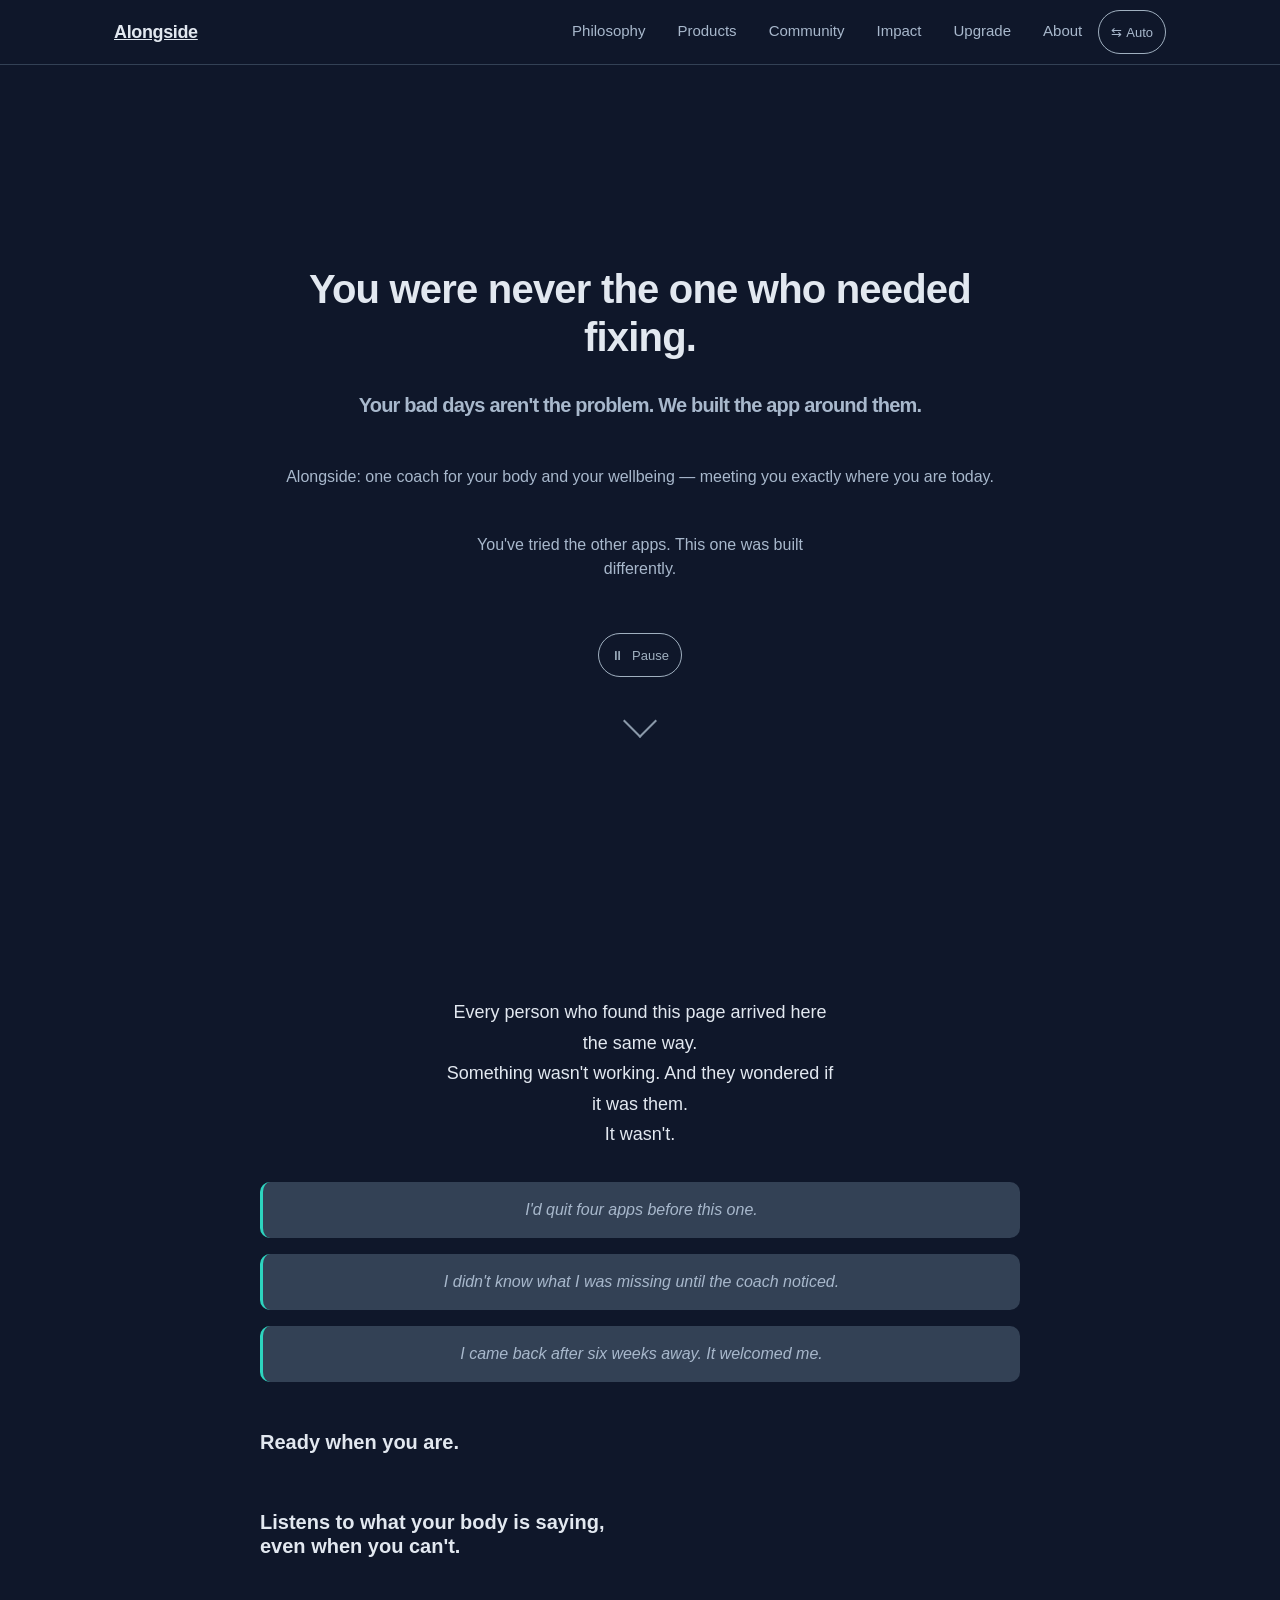
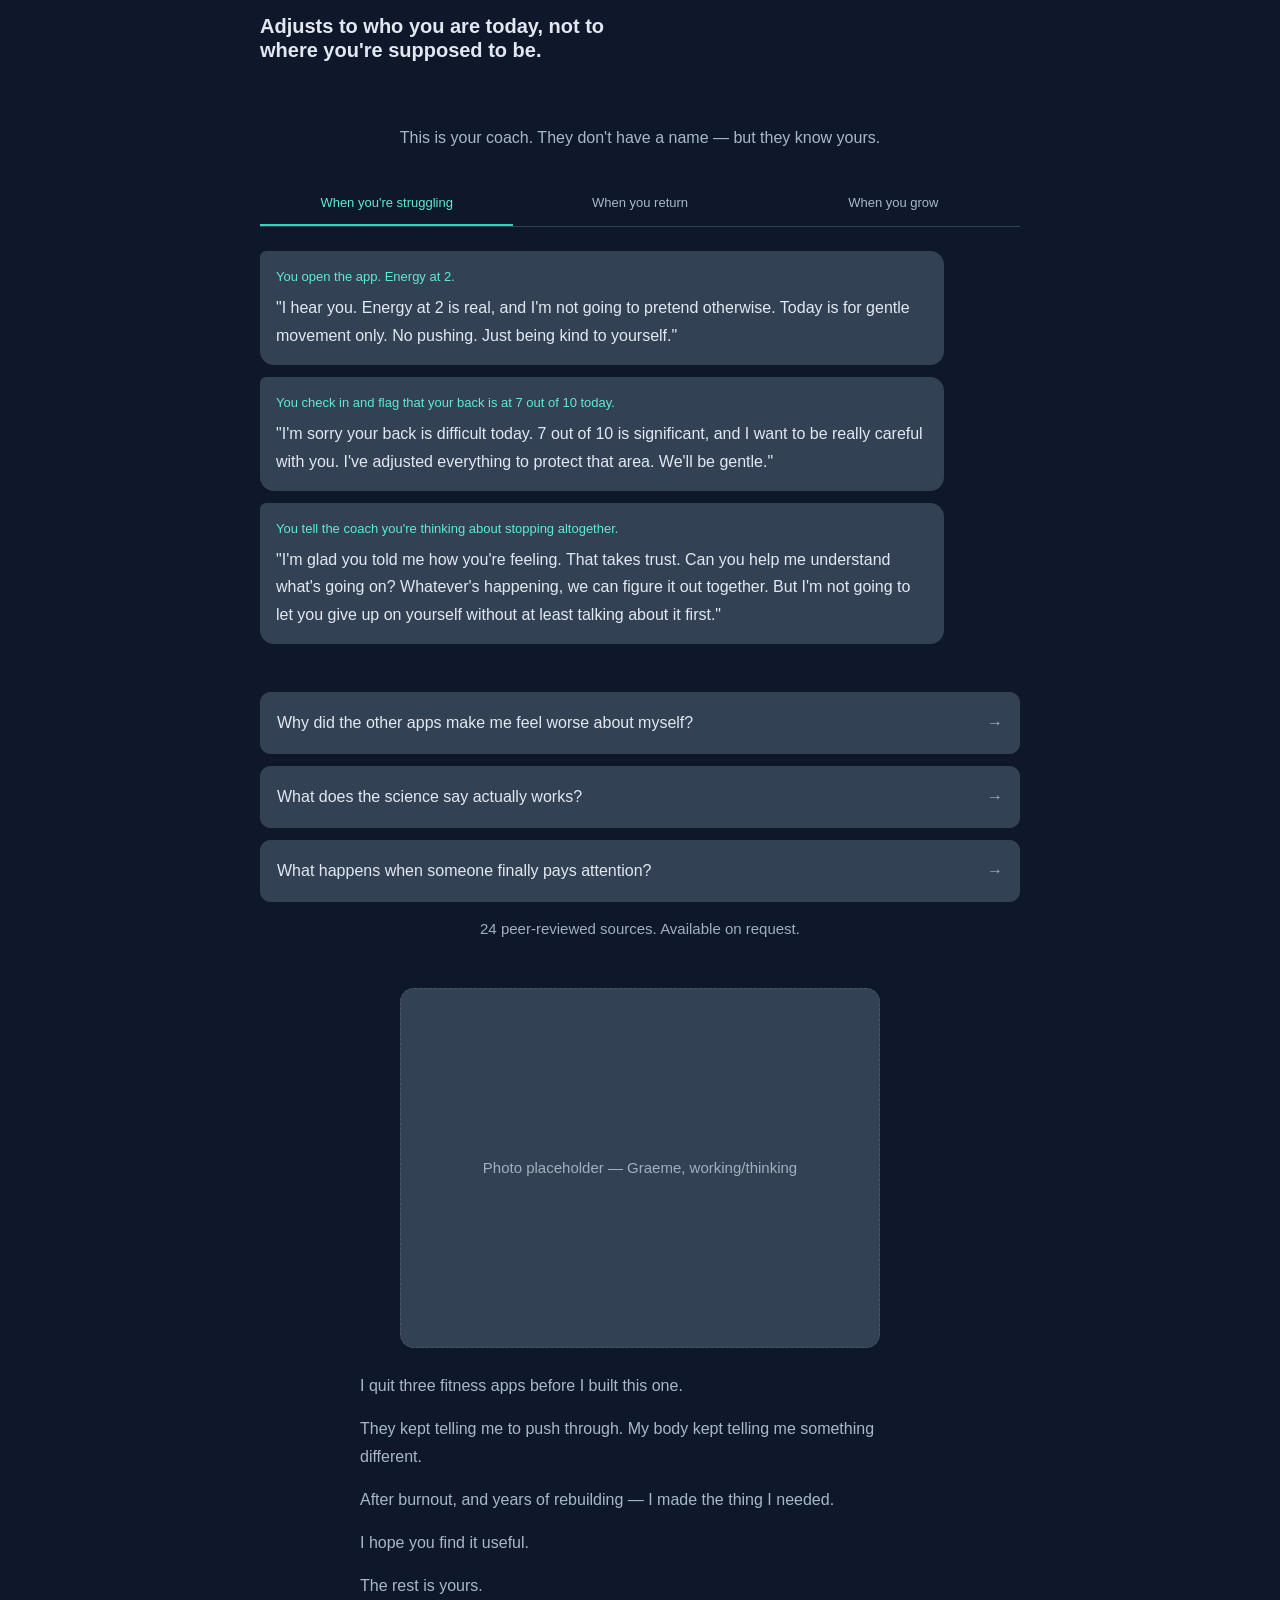
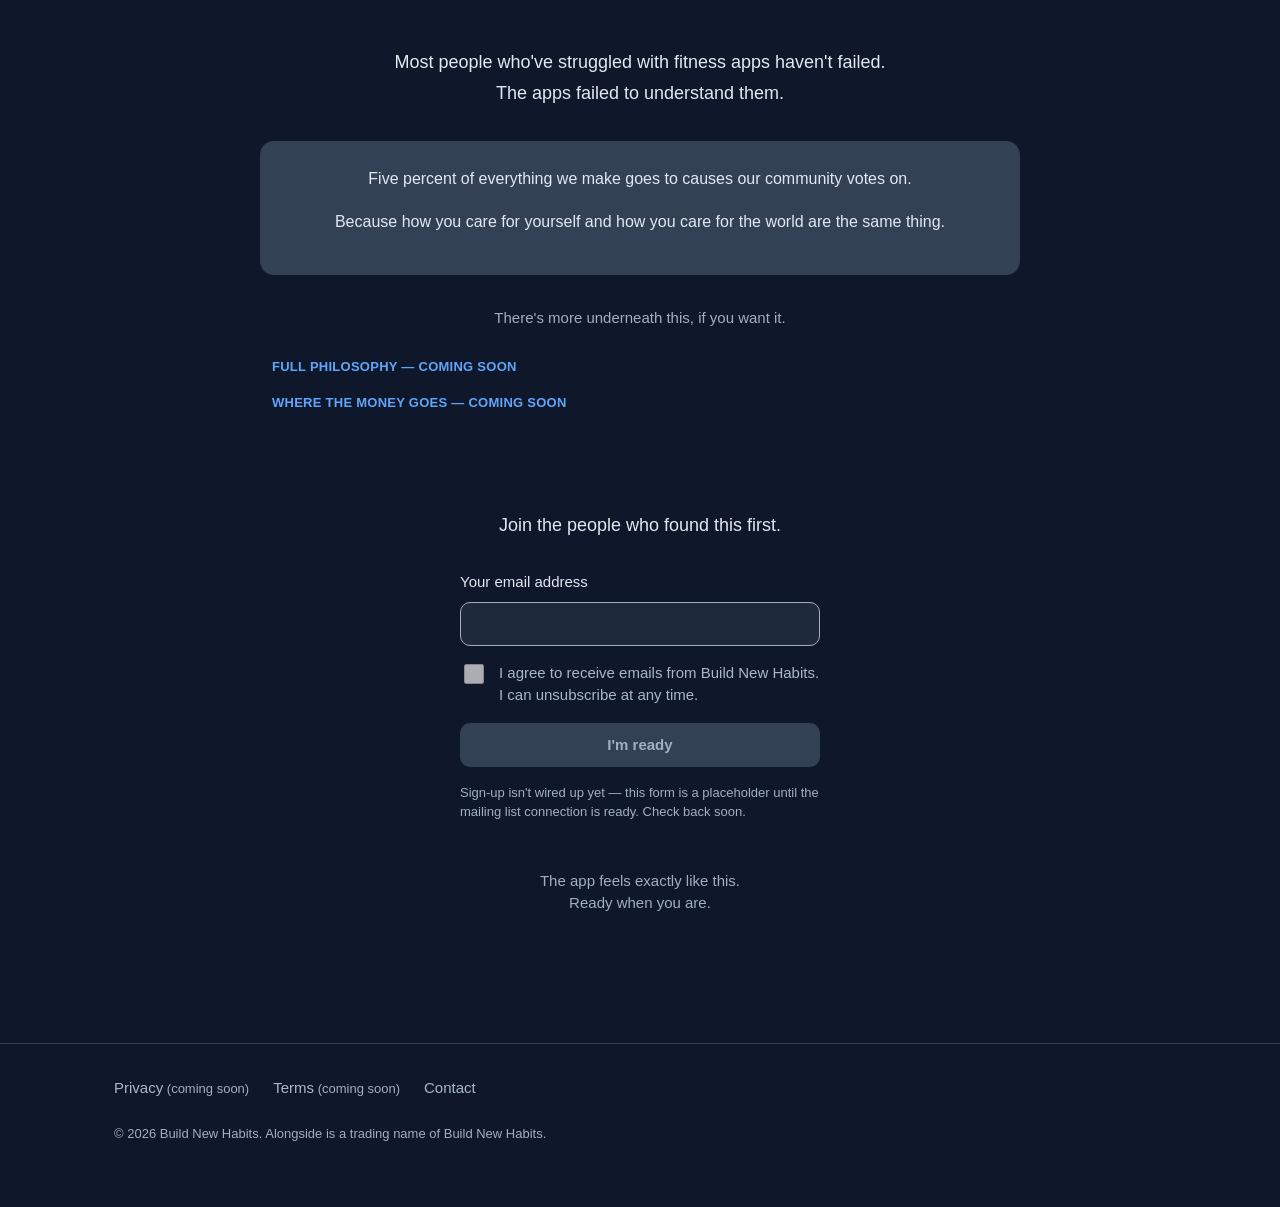
==== commit 0558e111: "LEGAL-1: remove 'Ltd' from the mailing-list consent label The footer was fixed in site.js v6, but 'B" ====
--- a/index.html
+++ b/index.html
@@ -29,6 +29,13 @@
     lightened, see site.css v14 changelog).
   v7 — No markup change; site.css ?v= bumped to 12, site.js ?v= bumped
     to 6 (footer "Ltd" removed - sole trader, never Ltd).
+
+    12 Aug 2026 — LEGAL-1. The footer was fixed in site.js v6, but "Build
+    New Habits Ltd" survived here in the mailing-list CONSENT LABEL, which
+    is the one place on the site where it is a legal declaration rather
+    than decoration: it names the party a person is consenting to receive
+    email from. Build New Habits is an unregistered sole trader (BIZ-1
+    outstanding). Removed. Whole-site grep confirms no other instance.
   v6 — No markup change; site.css ?v= bumped to 11 and site.js ?v= bumped
     to 5, to match the WCAG contrast fixes, scroll-arrow reposition,
     coach-bubble colour change, and Upgrade nav link added this session
@@ -301,7 +308,7 @@
           </div>
           <div class="closing-capture__consent">
             <input type="checkbox" id="capture-consent" name="consent" disabled>
-            <label for="capture-consent">I agree to receive emails from Build New Habits Ltd. I can unsubscribe at any time.</label>
+            <label for="capture-consent">I agree to receive emails from Build New Habits. I can unsubscribe at any time.</label>
           </div>
           <button type="submit" class="btn btn--disabled" aria-disabled="true" disabled>I'm ready</button>
           <p class="form-hint" id="capture-hint">
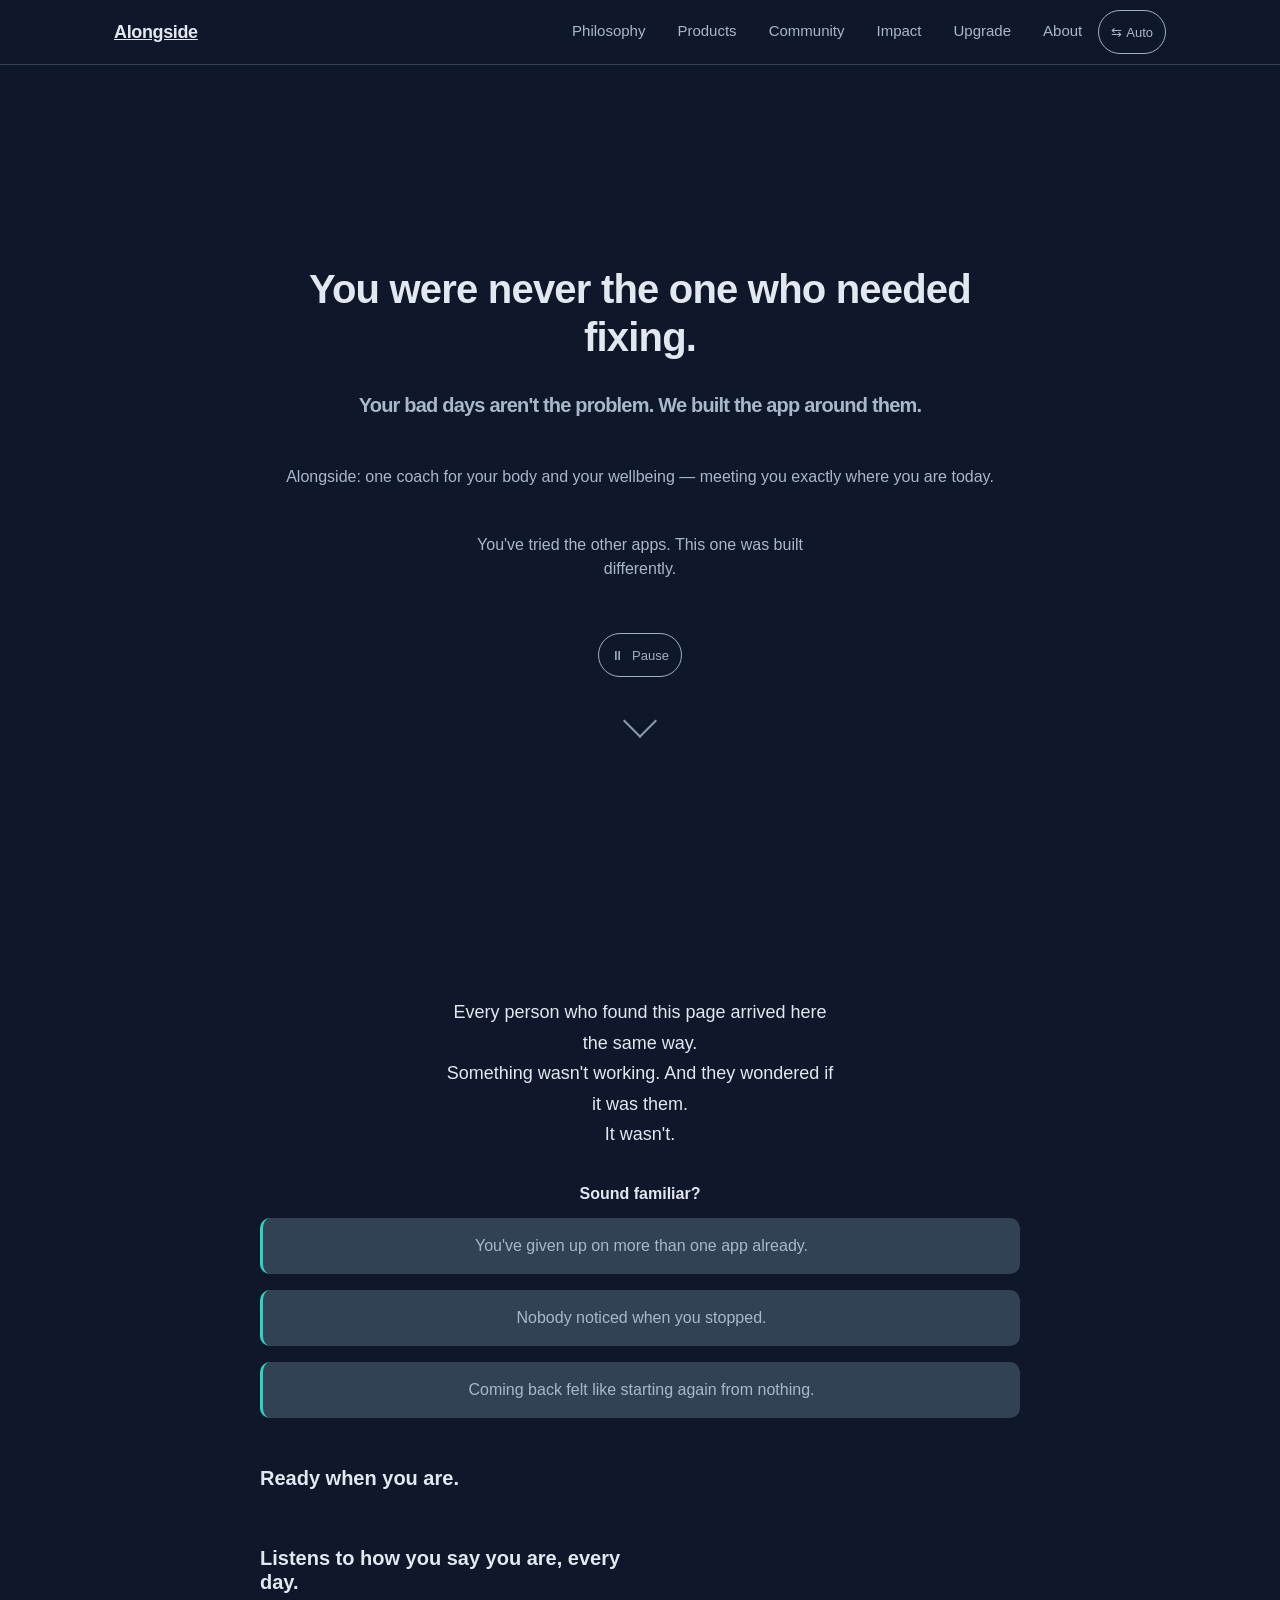
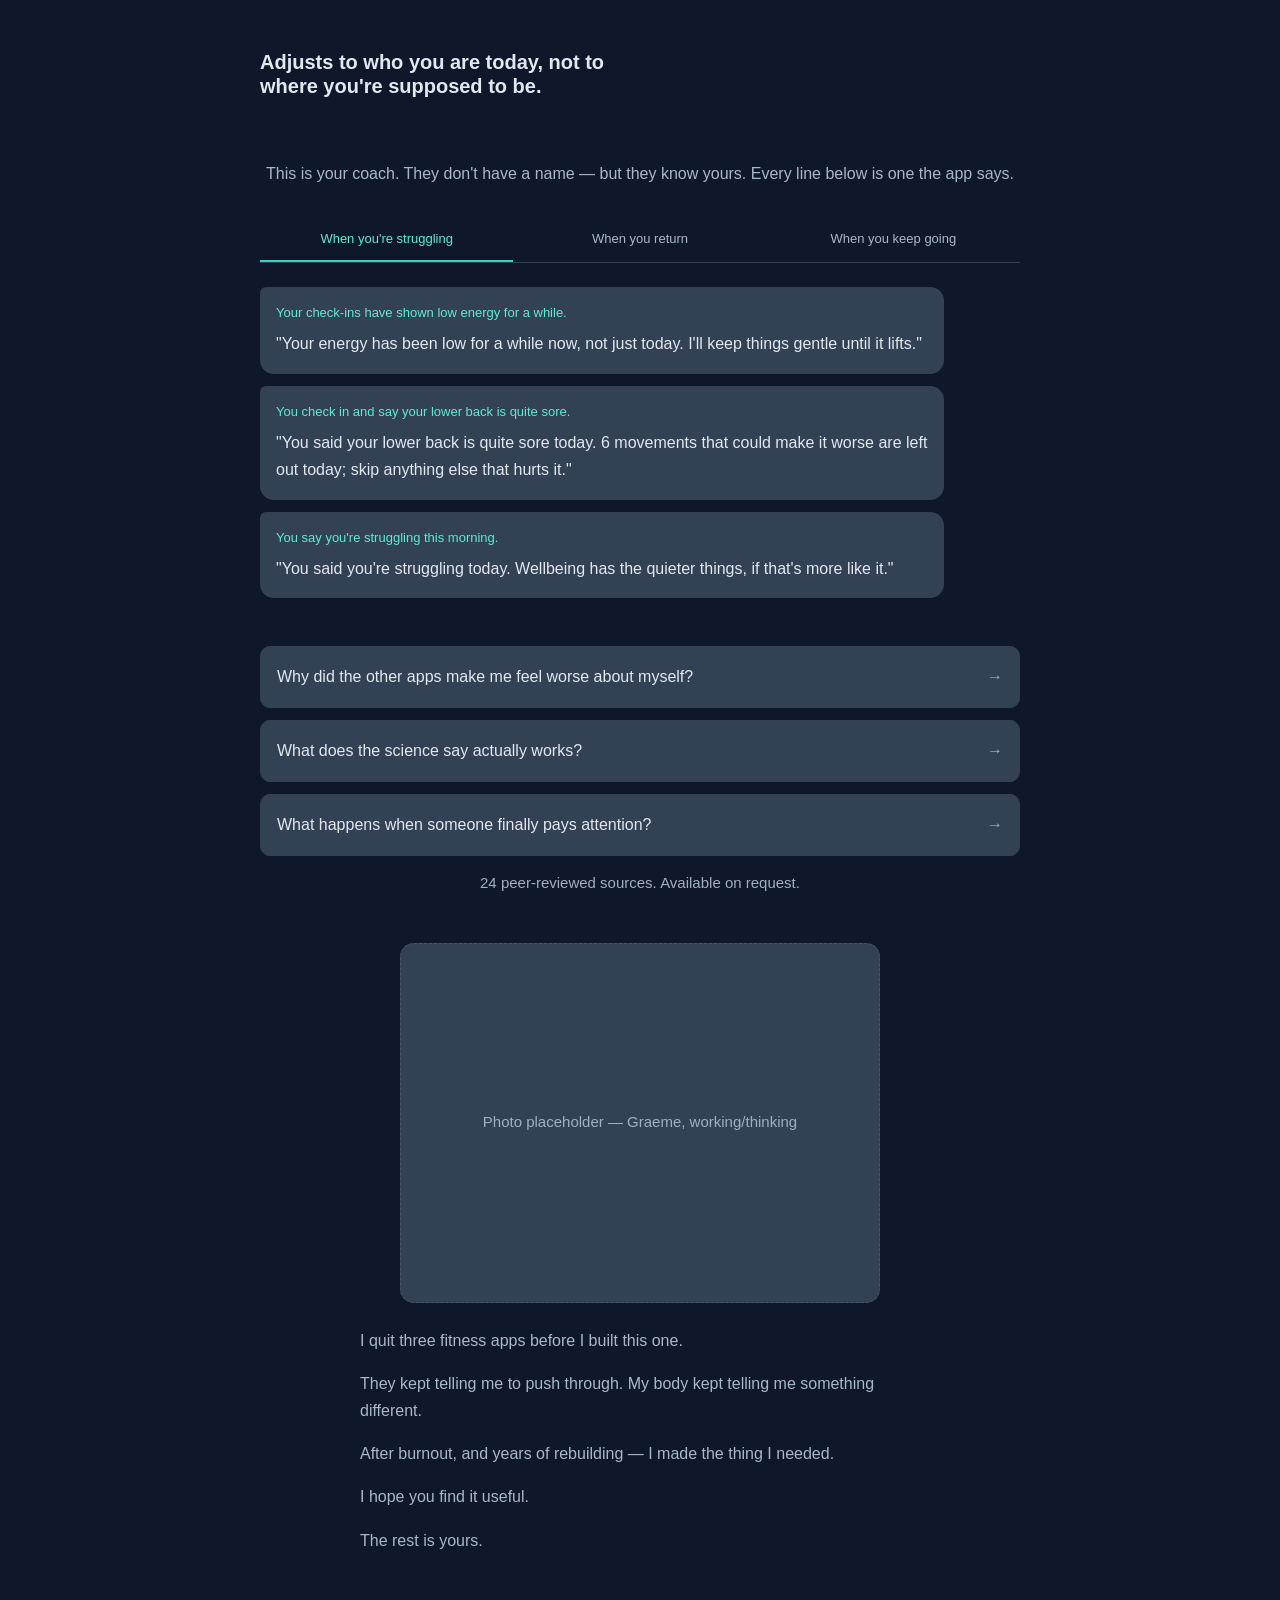
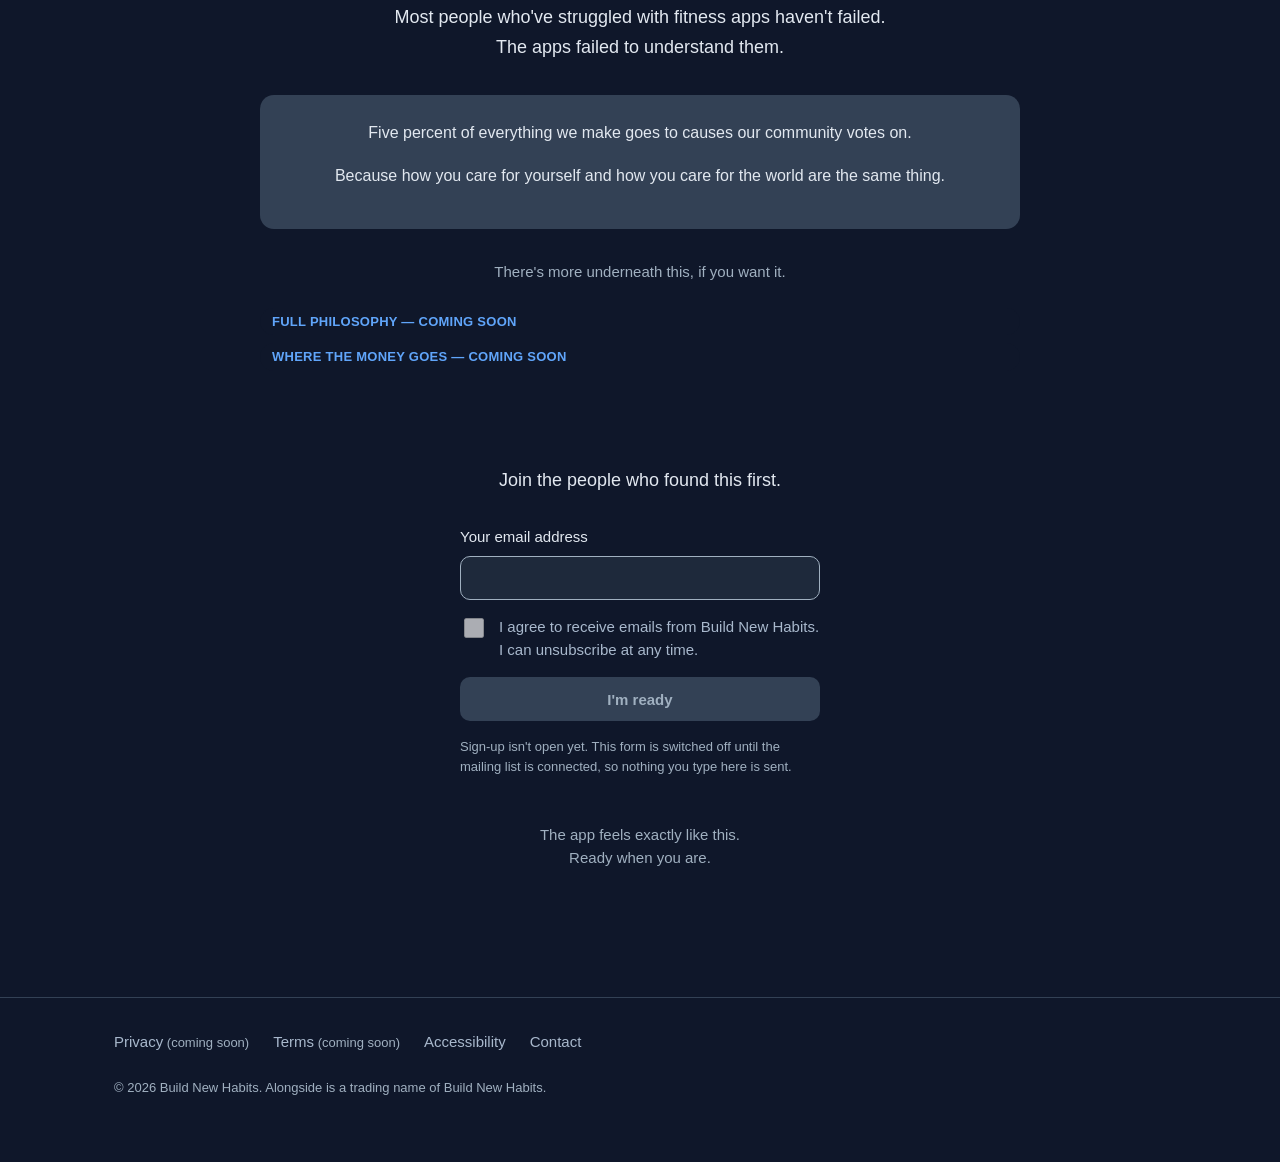
==== commit d9e61519: "WEB-CLAIMS: the site says only what the app does; accessibility statement No "detects the early sign" ====
--- a/index.html
+++ b/index.html
@@ -1,7 +1,24 @@
 <!DOCTYPE html>
 <!--
   index.html
-  10 Aug 2026 v16
+  18 Oct 2026 v17
+
+  v17 — WEB-CLAIMS (Graeme, 18 Oct). Nothing here claims the app
+    "detects the early signs" or "responds with restoration": the
+    science answer now says what the app does (when your energy has been
+    low for a while, it says so and keeps things gentle), and Graeme's
+    reflection no longer says "burnout detection". The three lines under
+    "You are not alone" were quotation marks around words no user said;
+    they are now plain questions under "Sound familiar?". The coach
+    preview said it was what the coach "actually sounds like" but held
+    conversations the app cannot have; every line is now one the app
+    really says (alongside-app v676: today.js, coach-proposal.js,
+    conditions.js soreLine, reflect.js). The sign-up form stays switched
+    off and says so: it needs Graeme's Kit account. Footer links to the
+    new accessibility statement (site.js v10). site.css ?v=24.
+    "Listens to what your body is saying, even when you can't" claimed
+    more than a check-in can know: now "Listens to how you say you are,
+    every day."
 
   v16 — No markup change; site.js ?v= bumped to 9 (nav links now built
     from a runtime BASE_PATH so they work under both the github.io
@@ -83,7 +100,7 @@
   <meta name="viewport" content="width=device-width, initial-scale=1.0">
   <title>Alongside — You were never the one who needed fixing.</title>
   <meta name="description" content="An adaptive coach that meets you where you actually are — not where you're supposed to be. Alongside: Move.">
-  <link rel="stylesheet" href="css/site.css?v=22">
+  <link rel="stylesheet" href="css/site.css?v=24">
 </head>
 <body>
   <a class="skip-link" href="#main-content">Skip to main content</a>
@@ -140,10 +157,11 @@
             Something wasn't working. And they wondered if it was them.<br>
             It wasn't.
           </p>
+          <p class="belonging__voices-lead">Sound familiar?</p>
           <ul class="belonging__voices">
-            <li><blockquote>I'd quit four apps before this one.</blockquote></li>
-            <li><blockquote>I didn't know what I was missing until the coach noticed.</blockquote></li>
-            <li><blockquote>I came back after six weeks away. It welcomed me.</blockquote></li>
+            <li>You've given up on more than one app already.</li>
+            <li>Nobody noticed when you stopped.</li>
+            <li>Coming back felt like starting again from nothing.</li>
           </ul>
         </div>
       </section>
@@ -153,61 +171,57 @@
         <h2 id="values-title" class="visually-hidden">What makes this different</h2>
         <div class="value-statements">
           <p class="value-statement">Ready when you are.</p>
-          <p class="value-statement">Listens to what your body is saying, even when you can't.</p>
+          <p class="value-statement">Listens to how you say you are, every day.</p>
           <p class="value-statement">Adjusts to who you are today, not to where you're supposed to be.</p>
         </div>
       </section>
 
       <!-- Movement 4 — The First Ride -->
       <section aria-labelledby="coach-preview-title">
-        <h2 id="coach-preview-title" class="visually-hidden">This is what the coach actually sounds like</h2>
-        <p class="coach-preview__framing">This is your coach. They don't have a name — but they know yours.</p>
+        <h2 id="coach-preview-title" class="visually-hidden">What the coach says, word for word</h2>
+        <p class="coach-preview__framing">This is your coach. They don't have a name — but they know yours. Every line below is one the app says.</p>
 
         <div id="coach-tabs">
           <div class="coach-tabs__list" role="tablist" aria-label="Coach message categories">
             <button type="button" role="tab" id="tab-struggling" aria-selected="true" aria-controls="panel-struggling" tabindex="0" class="coach-tabs__tab">When you're struggling</button>
             <button type="button" role="tab" id="tab-return" aria-selected="false" aria-controls="panel-return" tabindex="-1" class="coach-tabs__tab">When you return</button>
-            <button type="button" role="tab" id="tab-grow" aria-selected="false" aria-controls="panel-grow" tabindex="-1" class="coach-tabs__tab">When you grow</button>
+            <button type="button" role="tab" id="tab-grow" aria-selected="false" aria-controls="panel-grow" tabindex="-1" class="coach-tabs__tab">When you keep going</button>
           </div>
 
           <div role="tabpanel" id="panel-struggling" aria-labelledby="tab-struggling" class="coach-tabs__panel">
             <div class="coach-bubble">
-              <span class="coach-bubble__context">You open the app. Energy at 2.</span>
-              <p class="coach-bubble__message">"I hear you. Energy at 2 is real, and I'm not going to pretend otherwise. Today is for gentle movement only. No pushing. Just being kind to yourself."</p>
-            </div>
-            <div class="coach-bubble">
-              <span class="coach-bubble__context">You check in and flag that your back is at 7 out of 10 today.</span>
-              <p class="coach-bubble__message">"I'm sorry your back is difficult today. 7 out of 10 is significant, and I want to be really careful with you. I've adjusted everything to protect that area. We'll be gentle."</p>
-            </div>
-            <div class="coach-bubble">
-              <span class="coach-bubble__context">You tell the coach you're thinking about stopping altogether.</span>
-              <p class="coach-bubble__message">"I'm glad you told me how you're feeling. That takes trust. Can you help me understand what's going on? Whatever's happening, we can figure it out together. But I'm not going to let you give up on yourself without at least talking about it first."</p>
+              <span class="coach-bubble__context">Your check-ins have shown low energy for a while.</span>
+              <p class="coach-bubble__message">"Your energy has been low for a while now, not just today. I'll keep things gentle until it lifts."</p>
+            </div>
+            <div class="coach-bubble">
+              <span class="coach-bubble__context">You check in and say your lower back is quite sore.</span>
+              <p class="coach-bubble__message">"You said your lower back is quite sore today. 6 movements that could make it worse are left out today; skip anything else that hurts it."</p>
+            </div>
+            <div class="coach-bubble">
+              <span class="coach-bubble__context">You say you're struggling this morning.</span>
+              <p class="coach-bubble__message">"You said you're struggling today. Wellbeing has the quieter things, if that's more like it."</p>
             </div>
           </div>
 
           <div role="tabpanel" id="panel-return" aria-labelledby="tab-return" class="coach-tabs__panel" hidden>
             <div class="coach-bubble">
-              <span class="coach-bubble__context">You haven't opened the app in ten days.</span>
-              <p class="coach-bubble__message">"Welcome back. I'm genuinely glad you're here. Whatever kept you away — that's okay. You don't need to explain. Let's start gently and take it one day at a time."</p>
-            </div>
-            <div class="coach-bubble">
-              <span class="coach-bubble__context">The coach has noticed something across your last few sessions.</span>
-              <p class="coach-bubble__message">"I've noticed you've been running on low for a few days. That's not a failure — it's information. Your nervous system is asking for rest. When you're ready for more, I'll be here."</p>
+              <span class="coach-bubble__context">You come back after an injury.</span>
+              <p class="coach-bubble__message">"Welcome back. Starting gently — that's the right call after an injury."</p>
+            </div>
+            <div class="coach-bubble">
+              <span class="coach-bubble__context">You come back and choose to start a notch gentler.</span>
+              <p class="coach-bubble__message">"Welcome back. A notch gentler today, as you chose, and we build from there."</p>
             </div>
           </div>
 
           <div role="tabpanel" id="panel-grow" aria-labelledby="tab-grow" class="coach-tabs__panel" hidden>
             <div class="coach-bubble">
-              <span class="coach-bubble__context">You tell the coach you've been letting yourself down.</span>
-              <p class="coach-bubble__message">"I want to gently push back on that. I'm watching you try. That's not failure. That's courage."</p>
-            </div>
-            <div class="coach-bubble">
-              <span class="coach-bubble__context">You've told the coach you're running on empty. The session begins.</span>
-              <p class="coach-bubble__message">"Today's session is gentle by design. There's no rush. Take a breath, and start when you feel ready."</p>
-            </div>
-            <div class="coach-bubble">
-              <span class="coach-bubble__context">You finish your first full programme.</span>
-              <p class="coach-bubble__message">"I am so proud of you. Take time to really feel this. You committed to something and saw it through. That takes strength."</p>
+              <span class="coach-bubble__context">You finish a session that felt hard.</span>
+              <p class="coach-bubble__message">"Hard sessions count just as much as easy ones. You finished it. That is what matters."</p>
+            </div>
+            <div class="coach-bubble">
+              <span class="coach-bubble__context">A few flatter days in a row.</span>
+              <p class="coach-bubble__message">"It's been a flatter few days than usual. I'll go a bit easier with what I suggest."</p>
             </div>
           </div>
         </div>
@@ -229,11 +243,12 @@
           <details class="science-accordion__item">
             <summary>What does the science say actually works? <span class="science-accordion__chevron" aria-hidden="true">&rarr;</span></summary>
             <div class="science-accordion__body">
-              <p>Burnout is nervous system dysregulation, not tiredness. Pushing through makes it worse. Alongside detects the early signs — sustained low energy, broken sleep, accumulating pain — and responds with restoration, not pressure.</p>
+              <p>Burnout is nervous system dysregulation, not tiredness. Pushing through makes it worse.</p>
               <span class="science-accordion__source">— Dr Claire Plumbly, Burnout: How to Manage Your Nervous System, 2024</span>
+              <p>So Alongside never pushes. When your check-ins show your energy has been low for a while, the coach says so and keeps things gentle until it lifts. It is not a medical device.</p>
               <p>Self-compassion improves motivation, not reduces it. Removing shame correlates with stronger resilience, better barrier self-efficacy, and more sustainable physical activity over time.</p>
               <span class="science-accordion__source">— Zhang et al., British Journal of Health Psychology, 2025</span>
-              <p class="science-accordion__reflection">Graeme's reflection: I built the burnout detection into the app before I read Plumbly's research. When I did read it, I felt seen by a book for the first time in years. I knew the feeling, I just couldn't name it. That's exactly the feeling I want Alongside to give people.</p>
+              <p class="science-accordion__reflection">Graeme's reflection: I built the app's gentler days before I read Plumbly's research. When I did read it, I felt seen by a book for the first time in years. I knew the feeling, I just couldn't name it. That's exactly the feeling I want Alongside to give people.</p>
             </div>
           </details>
 
@@ -312,8 +327,8 @@
           </div>
           <button type="submit" class="btn btn--disabled" aria-disabled="true" disabled>I'm ready</button>
           <p class="form-hint" id="capture-hint">
-            Sign-up isn't wired up yet — this form is a placeholder until the
-            mailing list connection is ready. Check back soon.
+            Sign-up isn't open yet. This form is switched off until the
+            mailing list is connected, so nothing you type here is sent.
           </p>
         </form>
 
@@ -329,7 +344,7 @@
   <div id="site-footer"></div>
 
   <script src="js/layout.js?v=1"></script>
-  <script src="js/site.js?v=9"></script>
+  <script src="js/site.js?v=10"></script>
   <script src="js/home.js?v=2"></script>
 </body>
 </html>
--- a/css/site.css
+++ b/css/site.css
@@ -1,4 +1,22 @@
 /* site.css
+ * 18 Oct 2026 v24
+ *
+ * v24 — WEB-CLAIMS. .persona-card__quote becomes .persona-card__want
+ *   (upright, not italic: a plain sentence about a made-up person, not a
+ *   quotation); .persona-card__narrative removed with the invented
+ *   stories it styled; .persona-intro--note for the line saying the
+ *   people are made up; the comparison table's scroll area shows focus.
+ *   Home: .belonging__voices styles list items, not blockquotes (the
+ *   lines are no longer quotations). .a11y-statement for the new
+ *   /accessibility/ page. On a phone the comparison's row names wrap so
+ *   the Plan column is on screen.
+ *
+ * v23 — NAME-1. .tier-tag--personal renamed .tier-tag--plan. The paid
+ *   tier is "the Plan" across the product family from 18 Aug; the app
+ *   shipped the rename the same day (js/auth.js v2) and a public site
+ *   saying "Personal" beside an app saying "Plan" is two names for one
+ *   tier, which is exactly what that decision existed to prevent.
+ *
  * 10 Aug 2026 v22
  *
  * v22 — About page built. New .about block at the end of this file.
@@ -1212,14 +1230,19 @@
   margin: 0;
 }
 
-.belonging__voices blockquote {
+.belonging__voices-lead {
+  margin: 0 0 var(--space-3);
+  font-weight: var(--font-semibold);
+  color: var(--color-text);
+}
+
+.belonging__voices li {
   margin: 0;
   padding: var(--space-4);
   background: var(--color-bg-card);
   border-radius: var(--radius-md);
   border-left: 3px solid var(--color-primary);
   color: var(--color-text-secondary);
-  font-style: italic;
 }
 
 /* Movement 3 — Main Street */
@@ -1640,12 +1663,16 @@
   gap: var(--space-4);
 }
 
-.persona-card__quote {
+.persona-card__want {
   font-size: var(--text-lg);
-  font-style: italic;
   line-height: var(--leading-relaxed);
   color: var(--color-text);
   margin: 0;
+}
+
+.persona-intro--note {
+  font-size: var(--text-base);
+  padding-top: 0;
 }
 
 .persona-card__label {
@@ -1686,26 +1713,22 @@
   border: 1px solid var(--color-primary-light);
 }
 
-.tier-tag--personal {
+/* NAME-1, 18 Aug 2026. Renamed with the copy it styles. A class called
+   --personal printing the word "Plan" is the next reader's confusion,
+   and this is the whole of its usage: two files, one rule. */
+.tier-tag--plan {
   color: var(--color-gold);
   border: 1px solid var(--color-gold);
-}
-
-.persona-card__narrative {
-  border-top: 1px solid var(--color-border-light);
-  padding-top: var(--space-4);
-}
-
-.persona-card__narrative p {
-  color: var(--color-text);
-  line-height: var(--leading-relaxed);
-  margin: 0;
-  font-style: italic;
 }
 
 .comparison-table-wrap {
   overflow-x: auto;
   margin: var(--space-4) 0;
+}
+
+.comparison-table-wrap:focus-visible {
+  outline: 3px solid var(--color-primary-light);
+  outline-offset: 2px;
 }
 
 .comparison-table {
@@ -1733,7 +1756,7 @@
   color: var(--color-primary-light);
 }
 
-.comparison-table thead th.comparison-table__personal {
+.comparison-table thead th.comparison-table__plan {
   color: var(--color-gold);
 }
 
@@ -1756,6 +1779,24 @@
 .comparison-table th:last-child,
 .comparison-table td:last-child {
   border-right: none;
+}
+
+/* v24. On a phone all three columns fit: the row names wrap instead of
+   pushing the Plan column off the side. Still a real table, so a screen
+   reader keeps its row and column headings. */
+@media (max-width: 560px) {
+  .comparison-table th,
+  .comparison-table td {
+    padding: var(--space-3) var(--space-2);
+  }
+  .comparison-table thead th {
+    font-size: var(--text-lg);
+  }
+  .comparison-table tbody th[scope="row"] {
+    white-space: normal;
+    font-size: var(--text-sm);
+    width: 28%;
+  }
 }
 
 .upgrade-product-label--teal {
@@ -1985,3 +2026,36 @@
   text-decoration: underline;
   text-underline-offset: 3px;
 }
+
+/* ========================================
+   ACCESSIBILITY STATEMENT (v24, A-10 first part)
+   Uses the About page's reading column; adds visible headings and lists.
+   ======================================== */
+
+.a11y-statement h2 {
+  margin: 0 0 var(--space-4) 0;
+}
+
+.a11y-statement ul {
+  margin: 0 0 var(--space-5) 0;
+  padding-left: var(--space-5);
+  font-size: var(--text-lg);
+  line-height: var(--leading-relaxed);
+  color: var(--color-text);
+}
+
+.a11y-statement li {
+  margin-bottom: var(--space-3);
+}
+
+.a11y-statement__address {
+  font-weight: var(--font-semibold);
+  overflow-wrap: anywhere;
+  user-select: all;
+}
+
+.about .a11y-statement__date {
+  margin-top: var(--space-8);
+  font-size: var(--text-base);
+  color: var(--color-text-secondary);
+}
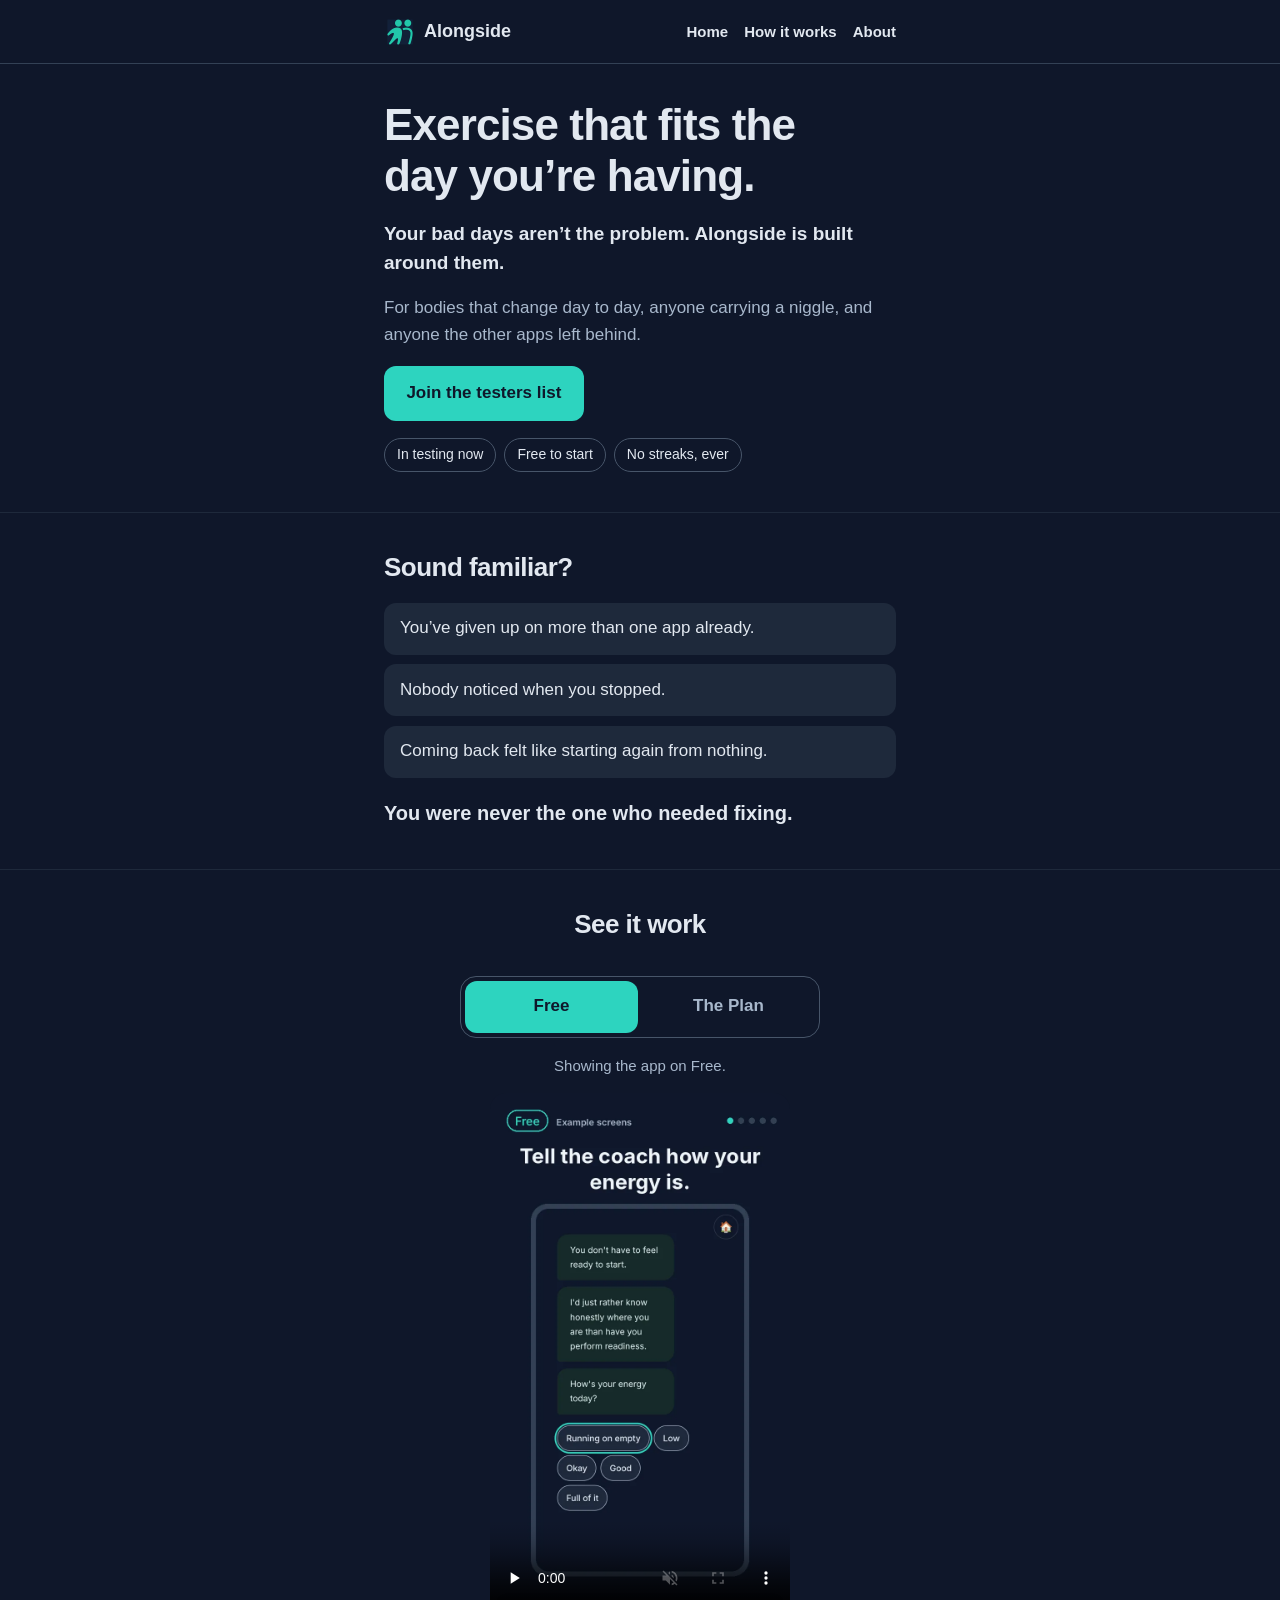
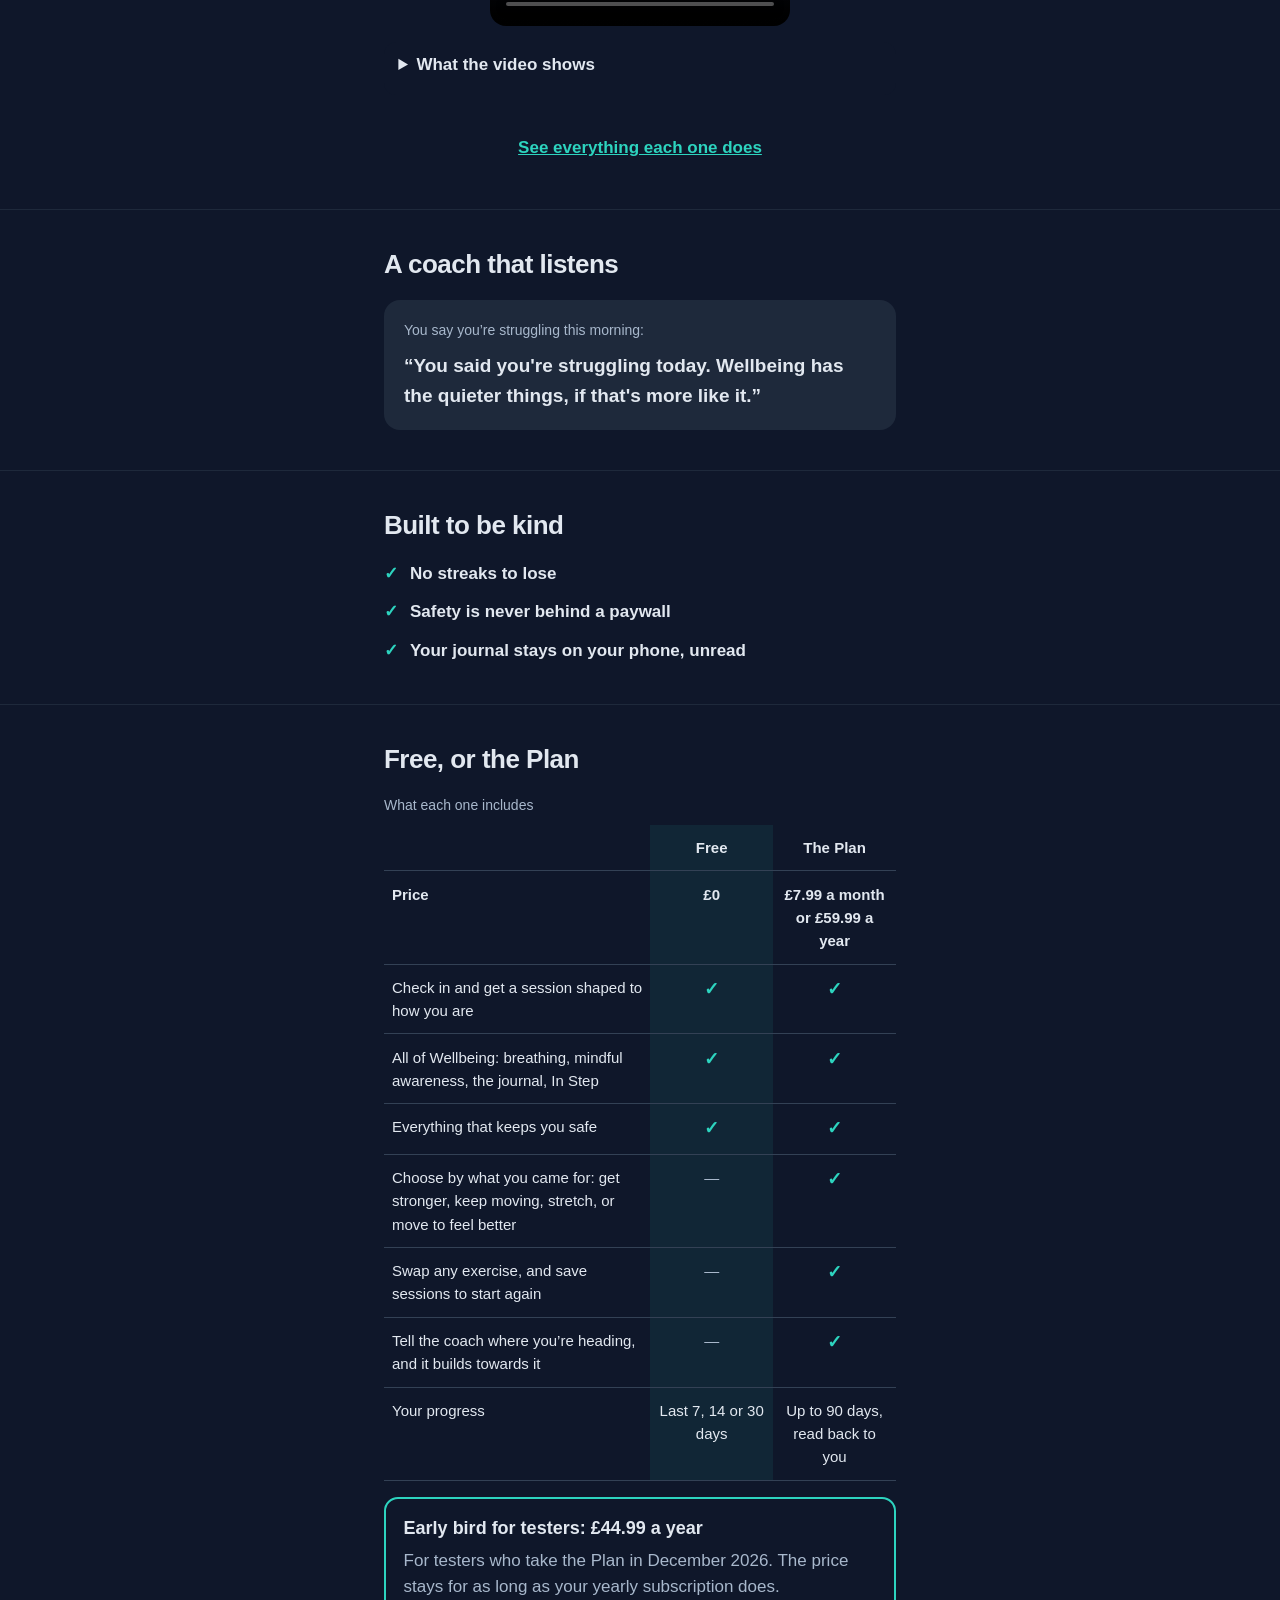
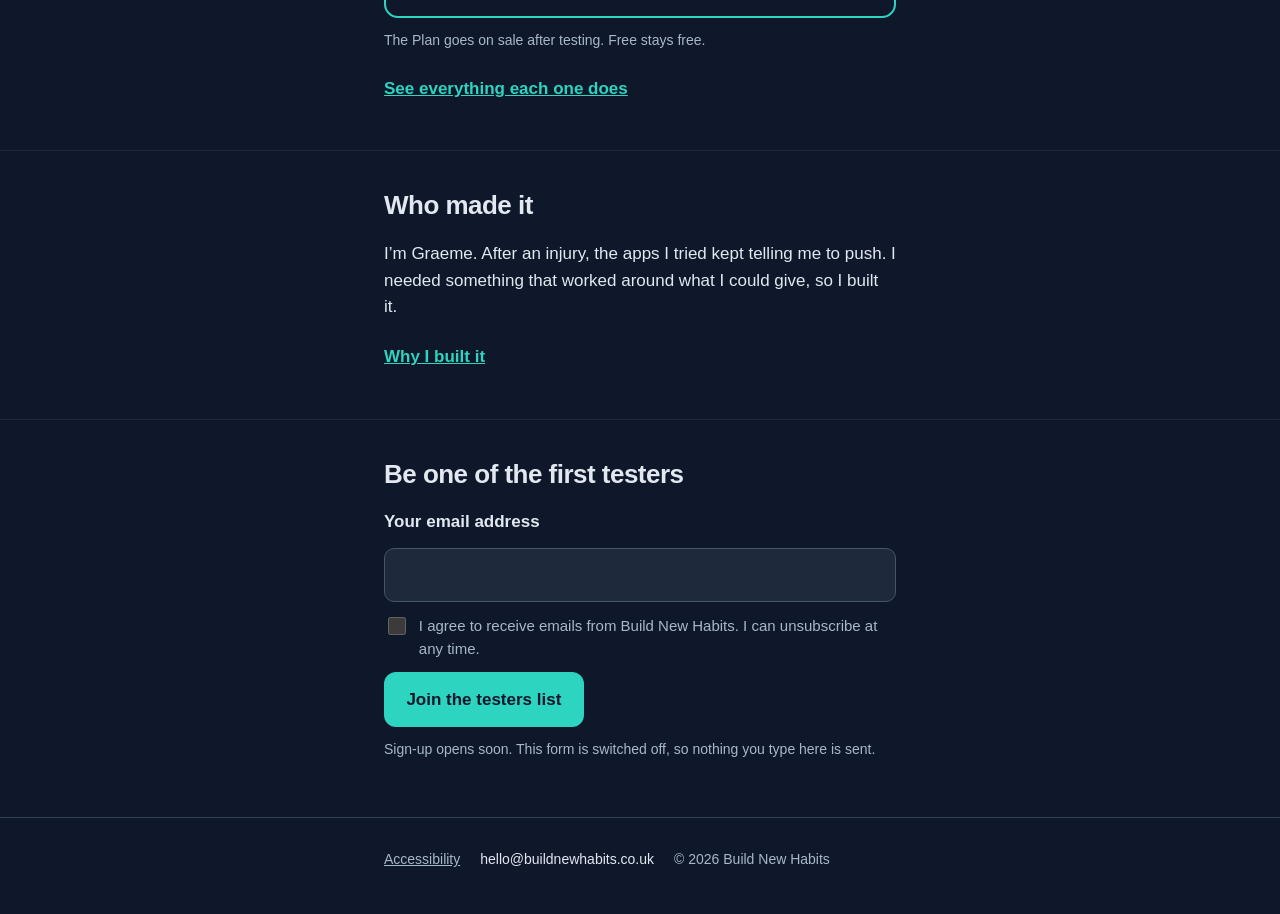
==== commit 2621de15: "WEB-TRIM: Home, How it works and About; six old pages send you on Graeme, 07 Nov: "far far far too m" ====
--- a/index.html
+++ b/index.html
@@ -1,350 +1,158 @@
 <!DOCTYPE html>
 <!--
   index.html
-  18 Oct 2026 v17
+  07 Nov 2026 v18
 
-  v17 — WEB-CLAIMS (Graeme, 18 Oct). Nothing here claims the app
-    "detects the early signs" or "responds with restoration": the
-    science answer now says what the app does (when your energy has been
-    low for a while, it says so and keeps things gentle), and Graeme's
-    reflection no longer says "burnout detection". The three lines under
-    "You are not alone" were quotation marks around words no user said;
-    they are now plain questions under "Sound familiar?". The coach
-    preview said it was what the coach "actually sounds like" but held
-    conversations the app cannot have; every line is now one the app
-    really says (alongside-app v676: today.js, coach-proposal.js,
-    conditions.js soreLine, reflect.js). The sign-up form stays switched
-    off and says so: it needs Graeme's Kit account. Footer links to the
-    new accessibility statement (site.js v10). site.css ?v=24.
-    "Listens to what your body is saying, even when you can't" claimed
-    more than a check-in can know: now "Listens to how you say you are,
-    every day."
-
-  v16 — No markup change; site.js ?v= bumped to 9 (nav links now built
-    from a runtime BASE_PATH so they work under both the github.io
-    /website/ prefix and the custom domain root - see site.js v9).
-  v15 — No markup change; site.css ?v= bumped to 22 and site.js ?v=
-    bumped to 8 (About page built - new .about styles, new About nav
-    link).
-  v14 — No markup change; site.css ?v= bumped to 21 (specificity bug
-    fix on the philosophy page - see site.css v21 changelog).
-  v13 — No markup change; site.css ?v= bumped to 20 (Philosophy page
-    emphasis pass: power statements unified to bold teal, new centred
-    teal divider between beats - see site.css v20 changelog).
-  v12 — No markup change; site.css ?v= bumped to 19 and site.js ?v=
-    bumped to 7 (Philosophy page built - new .philosophy styles, new
-    Philosophy nav link).
-  v11 — No markup change; site.css ?v= bumped to 18 (h2 headings now
-    teal site-wide - see site.css v18 changelog).
-  v10 — No markup change; site.css ?v= bumped to 17 (comparison table
-    header/divider polish, areas-explained section - see site.css v17
-    changelog).
-  v9 — No markup change; site.css ?v= bumped to 16 (comparison-table,
-    persona-card, and three-ways updates - see site.css v15/v16
-    changelog).
-  v8 — No markup change; site.css ?v= bumped to 14 (gold token
-    lightened, see site.css v14 changelog).
-  v7 — No markup change; site.css ?v= bumped to 12, site.js ?v= bumped
-    to 6 (footer "Ltd" removed - sole trader, never Ltd).
-
-    12 Aug 2026 — LEGAL-1. The footer was fixed in site.js v6, but "Build
-    New Habits Ltd" survived here in the mailing-list CONSENT LABEL, which
-    is the one place on the site where it is a legal declaration rather
-    than decoration: it names the party a person is consenting to receive
-    email from. Build New Habits is an unregistered sole trader (BIZ-1
-    outstanding). Removed. Whole-site grep confirms no other instance.
-  v6 — No markup change; site.css ?v= bumped to 11 and site.js ?v= bumped
-    to 5, to match the WCAG contrast fixes, scroll-arrow reposition,
-    coach-bubble colour change, and Upgrade nav link added this session
-    (site.css v8-v11 changelog, site.js v5 changelog).
-  v5 — No markup change; site.css ?v= bumped to 7 to match the desktop-
-    width fix (see site.css v7 changelog).
-  v4 — 20 Jul 2026. Cache-busting fix: added ?v=N query strings to css/site.css and all
-    js/*.js references. Graeme deployed site.css v6 but browsers kept
-    serving the cached v5 — GitHub Pages doesn't cache-bust on its own.
-    STANDING RULE going forward: whenever site.css or a shared js/*.js
-    file's internal version bumps, bump its ?v= query string in every
-    page that references it, in the same edit. Don't let these drift.
-  v3 — 20 Jul 2026. Loads js/layout.js for the responsive/manual layout toggle. No
-    content or markup changes otherwise.
-  v2 — Phone-test fixes: headline line-break/spacing fixed, pause button
-    moved off the rotating text, added a product-explainer tagline under
-    the headline (Graeme's direct request — flagged for wording approval
-    in the handoff), hero sized up. Three Ways markup unchanged (fix was
-    CSS-only, see site.css v3).
-  v1 — Initial build.
-
-  Alongside — Home page.
-  Route: /
-
-  Brought into scope mid-session 14 Jul 2026 (originally out of scope,
-  blocked on Graeme's photograph — see blueprint Section 2). Built with
-  two placeholders so the whole site shape is visible before either
-  blocker clears:
-    - Movement 6 photograph: styled placeholder box, not a broken <img>.
-      Real photo + reviewed alt text to be dropped in later — see build
-      note above Movement 6 below.
-    - Movement 8 mailing-list capture: same placeholder pattern as the
-      Community page join form — Kit embed not yet available.
-  Movement 7's two "hidden door" links (Philosophy, Impact) point to
-  pages that don't exist yet, so per the site's no-dead-links rule they
-  are shown as "coming soon" badges rather than live links — a departure
-  from the spec's literal arrow-link treatment, flagged in the handoff.
-
-  Content ground-truthed against alongside_homepage_experience_spec_23jun2026_v1.
-  Design tokens from css/site.css (matched to the live app 14 Jul 2026).
+  v18 — WEB-TRIM (master schedule row 9b; Graeme, 07 Nov: "far far far too
+    many words … too busy"; his wife looked for a few seconds and said "too
+    many words"). Rebuilt from the approved Home mock-up v3: what it is, who
+    it is for and one button on the first screen; Sound familiar?; See it
+    work (a Free / Plan switch with a captioned video each, made from real
+    app screens); one coach line; three promises; Free or the Plan with
+    prices and the early bird; who made it; the testers' sign-up (switched
+    off until the mailing list is connected). About 370 words, from about
+    1,090. The old page is archived in BNH-Files
+    (Archive/website_web-trim_07nov2026/live-before-48cf877/).
+  Checked by tools/verify-website.mjs v2 in the app repository: the Free /
+    Plan rows are tools/website-claims.mjs word for word; the coach line is
+    one the app says; prices are js/data/pricing.js.
 -->
 <html lang="en-GB">
 <head>
   <meta charset="UTF-8">
-  <meta name="viewport" content="width=device-width, initial-scale=1.0">
-  <title>Alongside — You were never the one who needed fixing.</title>
-  <meta name="description" content="An adaptive coach that meets you where you actually are — not where you're supposed to be. Alongside: Move.">
-  <link rel="stylesheet" href="css/site.css?v=24">
+  <meta name="viewport" content="width=device-width, initial-scale=1.0, viewport-fit=cover">
+  <title>Alongside | Exercise that fits the day you&rsquo;re having</title>
+  <meta name="description" content="A gentle coach for body and mind. Tell it how you are, and today's session fits around you. In testing now. Free to start. No streaks, ever.">
+  <link rel="icon" href="assets/logo.png">
+  <link rel="stylesheet" href="css/main.css?v=1">
 </head>
 <body>
   <a class="skip-link" href="#main-content">Skip to main content</a>
-
   <div id="site-nav"></div>
 
   <main id="main-content">
-    <div class="container">
+    <div class="hero">
+      <div class="wrap">
+        <h1>Exercise that fits the day you&rsquo;re having.</h1>
+        <p class="lede">Your bad days aren&rsquo;t the problem. Alongside is built around them.</p>
+        <p class="for">For bodies that change day to day, anyone carrying a niggle, and anyone the other apps left behind.</p>
+        <a class="cta" href="#join">Join the testers list</a>
+        <ul class="facts" aria-label="At a glance">
+          <li>In testing now</li>
+          <li>Free to start</li>
+          <li>No streaks, ever</li>
+        </ul>
+      </div>
+    </div>
 
-      <!-- Movement 1 — The Gates -->
-      <section class="hero" aria-label="Introduction">
-        <h1 class="hero__headline">
-          <span class="hero__headline-line">You were never the one who needed fixing.</span>
-          <span class="hero__headline-line">Your bad days aren't the problem. We built the app around them.</span>
-        </h1>
+    <section aria-labelledby="fam-h">
+      <div class="wrap">
+        <h2 id="fam-h">Sound familiar?</h2>
+        <ul class="familiar">
+          <li>You&rsquo;ve given up on more than one app already.</li>
+          <li>Nobody noticed when you stopped.</li>
+          <li>Coming back felt like starting again from nothing.</li>
+        </ul>
+        <p class="answer">You were never the one who needed fixing.</p>
+      </div>
+    </section>
 
-        <p class="hero__tagline">
-          Alongside: one coach for your body and your wellbeing — meeting you
-          exactly where you are today.
-        </p>
+    <section id="see" aria-labelledby="see-h">
+      <div class="wrap see">
+        <h2 id="see-h">See it work</h2>
+        <div class="switch" role="group" aria-label="Show the app on">
+          <button type="button" aria-pressed="true" data-tier="free"><span>Free</span></button>
+          <button type="button" aria-pressed="false" data-tier="plan"><span>The Plan</span></button>
+        </div>
+        <p class="hint" id="tier-hint" aria-live="polite">Showing the app on Free.</p>
+        <video id="walk" controls muted playsinline preload="none" poster="assets/video/coach_free_poster.webp"
+          data-free="coach_free" data-plan="arc_plan" data-free-secs="18" data-plan-secs="32"
+          aria-label="Free: a 18-second video with captions and no sound" aria-describedby="walk-steps-h">
+          <source src="assets/video/coach_free.mp4" type="video/mp4">
+        </video>
+        <details>
+          <summary id="walk-steps-h">What the video shows</summary>
+          <ol id="steps-free"><li>Tell the coach how your energy is.</li><li>Then your mood, and anything sore.</li><li>Low energy? A shorter, gentler session.</li><li>Every exercise says why, and how.</li><li>Free: one session, shaped to today.</li></ol>
+          <ol id="steps-plan" hidden><li>Tell the coach what you want to be able to do.</li><li>Pick up to three things that feed it.</li><li>Say how you&rsquo;d know, in your own words.</li><li>No dates. Nothing to keep up with.</li><li>It sits at the top of Home, week by week.</li><li>Today&rsquo;s plan is built towards it.</li><li>See when each part last came up.</li><li>Progress reads it back to you.</li><li>The Plan: a coach who knows where you&rsquo;re going.</li></ol>
+        </details>
+        <a class="more" href="how-it-works/">See everything each one does</a>
+      </div>
+    </section>
 
-        <div class="hero__rotator" id="hero-rotator">
-          <div aria-hidden="true">
-            <p class="hero__rotator-line is-active">You've tried the other apps. This one was built differently.</p>
-            <p class="hero__rotator-line">Movement that works on your worst days, not just your best.</p>
-            <p class="hero__rotator-line">For the woman whose body changes and the programme never did.</p>
-            <p class="hero__rotator-line">You're not the reason other apps didn't work for you.</p>
-            <p class="hero__rotator-line">This is what it feels like when a coach actually pays attention.</p>
-          </div>
+    <section aria-labelledby="coach-h">
+      <div class="wrap">
+        <h2 id="coach-h">A coach that listens</h2>
+        <div class="coach-card">
+          <p class="when">You say you&rsquo;re struggling this morning:</p>
+          <p class="coach-bubble__message">&ldquo;You said you're struggling today. Wellbeing has the quieter things, if that's more like it.&rdquo;</p>
         </div>
-        <div class="hero__rotator-controls">
-          <button type="button" class="hero__pause" id="hero-pause" aria-label="Pause rotating text">
-            <span aria-hidden="true">&#9208;</span> Pause
-          </button>
+      </div>
+    </section>
+
+    <section aria-labelledby="never-h">
+      <div class="wrap">
+        <h2 id="never-h">Built to be kind</h2>
+        <ul class="never">
+          <li>No streaks to lose</li>
+          <li>Safety is never behind a paywall</li>
+          <li>Your journal stays on your phone, unread</li>
+        </ul>
+      </div>
+    </section>
+
+    <section id="compare" aria-labelledby="compare-h">
+      <div class="wrap">
+        <h2 id="compare-h">Free, or the Plan</h2>
+        <div class="table-wrap">
+          <table data-claims="home">
+            <caption>What each one includes</caption>
+            <colgroup><col><col id="col-free" class="on"><col id="col-plan"></colgroup>
+            <thead><tr><th scope="col"><span class="visually-hidden">What you get</span></th><th scope="col">Free</th><th scope="col">The Plan</th></tr></thead>
+            <tbody>
+            <tr class="price"><th scope="row">Price</th><td>&pound;0</td><td>&pound;7.99 a month<br>or &pound;59.99 a year</td></tr>
+            <tr><th scope="row">Check in and get a session shaped to how you are</th><td><span class="yes" aria-hidden="true">&#10003;</span><span class="visually-hidden">Included</span></td><td><span class="yes" aria-hidden="true">&#10003;</span><span class="visually-hidden">Included</span></td></tr>
+            <tr><th scope="row">All of Wellbeing: breathing, mindful awareness, the journal, In Step</th><td><span class="yes" aria-hidden="true">&#10003;</span><span class="visually-hidden">Included</span></td><td><span class="yes" aria-hidden="true">&#10003;</span><span class="visually-hidden">Included</span></td></tr>
+            <tr><th scope="row">Everything that keeps you safe</th><td><span class="yes" aria-hidden="true">&#10003;</span><span class="visually-hidden">Included</span></td><td><span class="yes" aria-hidden="true">&#10003;</span><span class="visually-hidden">Included</span></td></tr>
+            <tr><th scope="row">Choose by what you came for: get stronger, keep moving, stretch, or move to feel better</th><td><span class="no" aria-hidden="true">&mdash;</span><span class="visually-hidden">Not included</span></td><td><span class="yes" aria-hidden="true">&#10003;</span><span class="visually-hidden">Included</span></td></tr>
+            <tr><th scope="row">Swap any exercise, and save sessions to start again</th><td><span class="no" aria-hidden="true">&mdash;</span><span class="visually-hidden">Not included</span></td><td><span class="yes" aria-hidden="true">&#10003;</span><span class="visually-hidden">Included</span></td></tr>
+            <tr><th scope="row">Tell the coach where you&rsquo;re heading, and it builds towards it</th><td><span class="no" aria-hidden="true">&mdash;</span><span class="visually-hidden">Not included</span></td><td><span class="yes" aria-hidden="true">&#10003;</span><span class="visually-hidden">Included</span></td></tr>
+            <tr><th scope="row">Your progress</th><td>Last 7, 14 or 30 days</td><td>Up to 90 days, read back to you</td></tr>
+            </tbody>
+          </table>
         </div>
-        <ul class="visually-hidden" aria-label="All rotating messages">
-          <li>You've tried the other apps. This one was built differently.</li>
-          <li>Movement that works on your worst days, not just your best.</li>
-          <li>For the woman whose body changes and the programme never did.</li>
-          <li>You're not the reason other apps didn't work for you.</li>
-          <li>This is what it feels like when a coach actually pays attention.</li>
-        </ul>
+        <div class="early">
+          <strong>Early bird for testers: &pound;44.99 a year</strong>
+          <p>For testers who take the Plan in December 2026. The price stays for as long as your yearly subscription does.</p>
+        </div>
+        <p class="small" style="margin-top:.75rem">The Plan goes on sale after testing. Free stays free.</p>
+        <a class="more" href="how-it-works/">See everything each one does</a>
+      </div>
+    </section>
 
-        <span class="visually-hidden">Scroll to explore</span>
-        <div class="hero__scroll-signal" aria-hidden="true"></div>
-      </section>
+    <section id="me" aria-labelledby="me-h">
+      <div class="wrap">
+        <h2 id="me-h">Who made it</h2>
+        <p>I&rsquo;m Graeme. After an injury, the apps I tried kept telling me to push. I needed something that worked around what I could give, so I built it.</p>
+        <a class="more" href="about/">Why I built it</a>
+      </div>
+    </section>
 
-      <!-- Movement 2 — You Are Not Alone -->
-      <section aria-labelledby="belonging-title">
-        <h2 id="belonging-title" class="visually-hidden">You are not alone</h2>
-        <div class="belonging">
-          <p class="belonging__truth">
-            Every person who found this page arrived here the same way.<br>
-            Something wasn't working. And they wondered if it was them.<br>
-            It wasn't.
-          </p>
-          <p class="belonging__voices-lead">Sound familiar?</p>
-          <ul class="belonging__voices">
-            <li>You've given up on more than one app already.</li>
-            <li>Nobody noticed when you stopped.</li>
-            <li>Coming back felt like starting again from nothing.</li>
-          </ul>
-        </div>
-      </section>
-
-      <!-- Movement 3 — Main Street -->
-      <section aria-labelledby="values-title">
-        <h2 id="values-title" class="visually-hidden">What makes this different</h2>
-        <div class="value-statements">
-          <p class="value-statement">Ready when you are.</p>
-          <p class="value-statement">Listens to how you say you are, every day.</p>
-          <p class="value-statement">Adjusts to who you are today, not to where you're supposed to be.</p>
-        </div>
-      </section>
-
-      <!-- Movement 4 — The First Ride -->
-      <section aria-labelledby="coach-preview-title">
-        <h2 id="coach-preview-title" class="visually-hidden">What the coach says, word for word</h2>
-        <p class="coach-preview__framing">This is your coach. They don't have a name — but they know yours. Every line below is one the app says.</p>
-
-        <div id="coach-tabs">
-          <div class="coach-tabs__list" role="tablist" aria-label="Coach message categories">
-            <button type="button" role="tab" id="tab-struggling" aria-selected="true" aria-controls="panel-struggling" tabindex="0" class="coach-tabs__tab">When you're struggling</button>
-            <button type="button" role="tab" id="tab-return" aria-selected="false" aria-controls="panel-return" tabindex="-1" class="coach-tabs__tab">When you return</button>
-            <button type="button" role="tab" id="tab-grow" aria-selected="false" aria-controls="panel-grow" tabindex="-1" class="coach-tabs__tab">When you keep going</button>
-          </div>
-
-          <div role="tabpanel" id="panel-struggling" aria-labelledby="tab-struggling" class="coach-tabs__panel">
-            <div class="coach-bubble">
-              <span class="coach-bubble__context">Your check-ins have shown low energy for a while.</span>
-              <p class="coach-bubble__message">"Your energy has been low for a while now, not just today. I'll keep things gentle until it lifts."</p>
-            </div>
-            <div class="coach-bubble">
-              <span class="coach-bubble__context">You check in and say your lower back is quite sore.</span>
-              <p class="coach-bubble__message">"You said your lower back is quite sore today. 6 movements that could make it worse are left out today; skip anything else that hurts it."</p>
-            </div>
-            <div class="coach-bubble">
-              <span class="coach-bubble__context">You say you're struggling this morning.</span>
-              <p class="coach-bubble__message">"You said you're struggling today. Wellbeing has the quieter things, if that's more like it."</p>
-            </div>
-          </div>
-
-          <div role="tabpanel" id="panel-return" aria-labelledby="tab-return" class="coach-tabs__panel" hidden>
-            <div class="coach-bubble">
-              <span class="coach-bubble__context">You come back after an injury.</span>
-              <p class="coach-bubble__message">"Welcome back. Starting gently — that's the right call after an injury."</p>
-            </div>
-            <div class="coach-bubble">
-              <span class="coach-bubble__context">You come back and choose to start a notch gentler.</span>
-              <p class="coach-bubble__message">"Welcome back. A notch gentler today, as you chose, and we build from there."</p>
-            </div>
-          </div>
-
-          <div role="tabpanel" id="panel-grow" aria-labelledby="tab-grow" class="coach-tabs__panel" hidden>
-            <div class="coach-bubble">
-              <span class="coach-bubble__context">You finish a session that felt hard.</span>
-              <p class="coach-bubble__message">"Hard sessions count just as much as easy ones. You finished it. That is what matters."</p>
-            </div>
-            <div class="coach-bubble">
-              <span class="coach-bubble__context">A few flatter days in a row.</span>
-              <p class="coach-bubble__message">"It's been a flatter few days than usual. I'll go a bit easier with what I suggest."</p>
-            </div>
-          </div>
-        </div>
-      </section>
-
-      <!-- Movement 5 — Behind the Magic -->
-      <section aria-labelledby="science-title">
-        <h2 id="science-title" class="visually-hidden">Behind the magic</h2>
-        <div class="science-accordion">
-          <details class="science-accordion__item">
-            <summary>Why did the other apps make me feel worse about myself? <span class="science-accordion__chevron" aria-hidden="true">&rarr;</span></summary>
-            <div class="science-accordion__body">
-              <p>97% of people stop using fitness apps within a year. Research consistently identifies the same cause: shame. Streak-loss, rigid targets, and punishment for absence trigger disengagement — particularly in neurodivergent users and women navigating hormonal change.</p>
-              <span class="science-accordion__source">— Bondaronek et al., British Journal of Health Psychology, October 2025</span>
-              <p class="science-accordion__reflection">Graeme's reflection: I'd quit three fitness apps before I started building this one. They kept telling me to push, and then I got injured and the apps continued to treat me like I was fully fit. They refused to accept I needed adjustment. This is the gap Alongside is trying to close.</p>
-            </div>
-          </details>
-
-          <details class="science-accordion__item">
-            <summary>What does the science say actually works? <span class="science-accordion__chevron" aria-hidden="true">&rarr;</span></summary>
-            <div class="science-accordion__body">
-              <p>Burnout is nervous system dysregulation, not tiredness. Pushing through makes it worse.</p>
-              <span class="science-accordion__source">— Dr Claire Plumbly, Burnout: How to Manage Your Nervous System, 2024</span>
-              <p>So Alongside never pushes. When your check-ins show your energy has been low for a while, the coach says so and keeps things gentle until it lifts. It is not a medical device.</p>
-              <p>Self-compassion improves motivation, not reduces it. Removing shame correlates with stronger resilience, better barrier self-efficacy, and more sustainable physical activity over time.</p>
-              <span class="science-accordion__source">— Zhang et al., British Journal of Health Psychology, 2025</span>
-              <p class="science-accordion__reflection">Graeme's reflection: I built the app's gentler days before I read Plumbly's research. When I did read it, I felt seen by a book for the first time in years. I knew the feeling, I just couldn't name it. That's exactly the feeling I want Alongside to give people.</p>
-            </div>
-          </details>
-
-          <details class="science-accordion__item">
-            <summary>What happens when someone finally pays attention? <span class="science-accordion__chevron" aria-hidden="true">&rarr;</span></summary>
-            <div class="science-accordion__body">
-              <p>Other-oriented empathy — genuinely caring about others — is protective against burnout. Self-oriented responses, like guilt and distress, are risk factors. Being consistently met with dignity may gradually change how people relate to themselves, and then to others.</p>
-              <span class="science-accordion__source">— Empathy types and burnout meta-analysis, Psychology, Health &amp; Medicine, November 2025</span>
-              <p class="science-accordion__reflection">Graeme's reflection: Being understood changes us. People who feel genuinely seen become, over time, slightly better at seeing others. That's the long horizon Alongside is building toward.</p>
-            </div>
-          </details>
-        </div>
-        <p class="science-sources-note">24 peer-reviewed sources. Available on request.</p>
-      </section>
-
-      <!-- Movement 6 — The Human Behind It -->
-      <!-- BUILD NOTE: photo placeholder below. Swap for Graeme's real working/
-           thinking photograph when ready. Alt text must be reviewed by Graeme
-           before publishing (per spec) — do not ship generic alt text. -->
-      <section aria-labelledby="human-title">
-        <h2 id="human-title" class="visually-hidden">The human behind it</h2>
-        <div class="human-behind__photo" role="img" aria-label="Photograph placeholder. Real photo of Graeme, working or thinking, to be added — alt text to be reviewed by Graeme before publishing.">
-          Photo placeholder — Graeme, working/thinking
-        </div>
-        <div class="human-behind__text">
-          <p>I quit three fitness apps before I built this one.</p>
-          <p>They kept telling me to push through. My body kept telling me something different.</p>
-          <p>After burnout, and years of rebuilding — I made the thing I needed.</p>
-          <p>I hope you find it useful.</p>
-          <p class="human-behind__turn">The rest is yours.</p>
-        </div>
-      </section>
-
-      <!-- Movement 7 — The Castle -->
-      <section aria-labelledby="castle-title">
-        <h2 id="castle-title" class="visually-hidden">The castle</h2>
-        <p class="castle__philosophy">
-          Most people who've struggled with fitness apps haven't failed.<br>
-          The apps failed to understand them.
-        </p>
-        <div class="castle__impact">
-          <p>Five percent of everything we make goes to causes our community votes on.</p>
-          <p>Because how you care for yourself and how you care for the world are the same thing.</p>
-        </div>
-        <div class="castle__door">
-          <p class="castle__door-lead">There's more underneath this, if you want it.</p>
-          <span class="badge badge--soon">Full philosophy — coming soon</span>
-          <span class="badge badge--soon">Where the money goes — coming soon</span>
-        </div>
-      </section>
-
-      <!-- Movement 8 — The Gates Close Behind Her -->
-      <!-- BUILD NOTE: form disabled — Kit embed/API key not yet available.
-           Same placeholder pattern as the Community page join form. -->
-      <section aria-labelledby="capture-title" class="closing-capture">
-        <h2 id="capture-title" class="visually-hidden">Join the people who found this first</h2>
-        <p class="closing-capture__lead">Join the people who found this first.</p>
-
-        <form class="closing-capture__form" aria-label="Join the Alongside mailing list">
-          <div class="form-field">
-            <label class="form-label" for="capture-email">Your email address</label>
-            <input
-              class="form-input"
-              type="email"
-              id="capture-email"
-              name="email"
-              autocomplete="email"
-              required
-              disabled
-              aria-describedby="capture-hint"
-            >
-          </div>
-          <div class="closing-capture__consent">
-            <input type="checkbox" id="capture-consent" name="consent" disabled>
-            <label for="capture-consent">I agree to receive emails from Build New Habits. I can unsubscribe at any time.</label>
-          </div>
-          <button type="submit" class="btn btn--disabled" aria-disabled="true" disabled>I'm ready</button>
-          <p class="form-hint" id="capture-hint">
-            Sign-up isn't open yet. This form is switched off until the
-            mailing list is connected, so nothing you type here is sent.
-          </p>
+    <section id="join" aria-labelledby="join-h">
+      <div class="wrap">
+        <h2 id="join-h">Be one of the first testers</h2>
+        <form aria-label="Join the testers list" onsubmit="return false">
+          <label for="email">Your email address</label>
+          <input id="email" type="email" autocomplete="email" disabled aria-describedby="form-msg">
+          <label class="check" for="agree"><input id="agree" type="checkbox" disabled> I agree to receive emails from Build New Habits. I can unsubscribe at any time.</label>
+          <button class="cta" type="submit" disabled>Join the testers list</button>
+          <p class="small" id="form-msg">Sign-up opens soon. This form is switched off, so nothing you type here is sent.</p>
         </form>
-
-        <p class="closing-capture__after">
-          The app feels exactly like this.<br>
-          Ready when you are.
-        </p>
-      </section>
-
-    </div>
+      </div>
+    </section>
   </main>
 
   <div id="site-footer"></div>
-
-  <script src="js/layout.js?v=1"></script>
-  <script src="js/site.js?v=10"></script>
-  <script src="js/home.js?v=2"></script>
+  <script src="js/site.js?v=11"></script>
+  <script src="js/home.js?v=3"></script>
 </body>
 </html>
--- a/css/main.css
+++ b/css/main.css
@@ -0,0 +1,162 @@
+/* css/main.css
+ * 07 Nov 2026 v1
+ *
+ * WEB-TRIM (master schedule row 9b). One stylesheet for the whole site,
+ * from the approved mock-ups (Home v3, How it works v2, About v1, 07 Nov).
+ * Replaces site.css (archived in BNH-Files). Dark, one column, phone first.
+ * WCAG 2.2 AA: text contrast checked on every token pair used for text;
+ * every control at least 44px; focus always visible; reduced motion honoured.
+ */
+
+/* Layout: one column; each band is one idea, about one phone screen at most. */
+:root {
+  --bg-deep: #0F172A;
+  --bg: #1E293B;
+  --card: #334155;
+  --text: #E2E8F0;
+  --text-2: #A8B8CC;
+  --teal: #2DD4BF;
+  --border: #475569;
+  --ink: #0F172A;
+  --note-bg: #3B2F0B;
+  --note-text: #FDE68A;
+  --font: 'Inter', -apple-system, BlinkMacSystemFont, 'Segoe UI', Roboto, sans-serif;
+  color-scheme: dark;
+}
+
+* { box-sizing: border-box; }
+[hidden] { display: none !important; }
+html { -webkit-text-size-adjust: 100%; }
+body { margin: 0; background: var(--bg-deep); color: var(--text); font-family: var(--font); font-size: 1.0625rem; line-height: 1.55; }
+img, video { max-width: 100%; }
+a { color: var(--teal); }
+:focus-visible { outline: 3px solid var(--teal); outline-offset: 3px; border-radius: 4px; }
+@media (prefers-reduced-motion: no-preference) { html { scroll-behavior: smooth; } }
+
+.wrap { max-width: 34rem; margin: 0 auto; padding-left: max(16px, env(safe-area-inset-left, 0px)); padding-right: max(16px, env(safe-area-inset-right, 0px)); }
+.wrap.wide { max-width: 40rem; }
+.skip-link { position: absolute; left: -999px; }
+.skip-link:focus { left: 16px; top: 16px; background: var(--teal); color: var(--ink); padding: .5rem .75rem; z-index: 20; }
+.visually-hidden { position: absolute; width: 1px; height: 1px; overflow: hidden; clip: rect(0 0 0 0); white-space: nowrap; }
+h1, h2, h3 { text-wrap: balance; letter-spacing: -0.02em; line-height: 1.15; margin: 0; }
+h1 { font-size: clamp(2rem, 8vw, 2.6rem); font-weight: 800; }
+h2 { font-size: 1.625rem; font-weight: 750; margin-bottom: 1.25rem; }
+p { margin: 0; }
+
+/* Header and footer (built by js/site.js) */
+.site-header { border-bottom: 1px solid var(--card); }
+.site-header .wrap { display: flex; flex-wrap: wrap; align-items: center; justify-content: space-between; gap: .25rem 1rem; padding-block: .6rem; }
+.brand { display: flex; align-items: center; gap: .5rem; color: var(--text); text-decoration: none; font-weight: 700; font-size: 1.125rem; min-height: 44px; }
+.brand img { width: 32px; height: 32px; border-radius: 8px; }
+.nav-links { list-style: none; margin: 0; padding: 0; display: flex; flex-wrap: wrap; gap: 0 1rem; }
+.nav-links a { display: inline-flex; align-items: center; min-height: 44px; color: var(--text); text-decoration: none; font-weight: 600; font-size: .9375rem; }
+.nav-links a[aria-current="page"] { color: var(--teal); text-decoration: underline; text-underline-offset: 6px; }
+.site-footer { border-top: 1px solid var(--card); color: var(--text-2); font-size: .875rem; margin-top: 1rem; }
+.site-footer .wrap { padding-block: 1.25rem 2rem; display: flex; flex-wrap: wrap; align-items: center; gap: .25rem 1.25rem; }
+.site-footer a { color: var(--text-2); display: inline-flex; align-items: center; min-height: 44px; }
+.email { user-select: all; color: var(--text); }
+
+/* Shared pieces */
+section { padding-block: 2.5rem; }
+section + section, .hero + section, .top + section { border-top: 1px solid var(--bg); }
+.cta { display: inline-flex; align-items: center; justify-content: center; background: var(--teal); color: var(--ink); text-decoration: none; padding: .9rem 1.4rem; border-radius: 12px; min-height: 52px; justify-self: start; border: 0; font: inherit; font-weight: 700; cursor: pointer; }
+.cta:disabled { cursor: not-allowed; }
+.small { color: var(--text-2); font-size: .875rem; }
+.more { display: inline-block; margin-top: 1rem; font-weight: 600; padding-block: .5rem; }
+
+/* Free / Plan switch (Home and How it works) */
+.switch { display: inline-grid; grid-template-columns: 1fr 1fr; background: var(--bg-deep); border: 1px solid var(--border); border-radius: 16px; padding: 4px; gap: 4px; width: min(100%, 360px); }
+.switch button { font: inherit; border: 0; border-radius: 12px; padding: .5rem .75rem; min-height: 52px; background: transparent; color: var(--text-2); cursor: pointer; display: grid; gap: .1rem; justify-items: center; align-content: center; }
+.switch button span:first-child { font-weight: 700; }
+.switch .p { font-size: .875rem; font-weight: 600; }
+.switch button[aria-pressed="true"] { background: var(--teal); color: var(--ink); }
+video { width: min(100%, 300px); aspect-ratio: 9 / 16; border-radius: 16px; background: var(--bg-deep); display: block; }
+details { width: 100%; background: var(--bg-deep); border-radius: 12px; padding: .65rem .9rem; text-align: left; }
+summary { cursor: pointer; font-weight: 600; min-height: 32px; }
+details ol { margin: .5rem 0 0; padding-left: 1.25rem; color: var(--text-2); display: grid; gap: .25rem; }
+
+/* Tick tables */
+.table-wrap { overflow-x: auto; width: 100%; }
+table { width: 100%; border-collapse: collapse; font-size: .9375rem; }
+caption { text-align: left; color: var(--text-2); padding-bottom: .5rem; font-size: .875rem; }
+th, td { padding: .7rem .5rem; border-bottom: 1px solid var(--card); vertical-align: top; text-align: left; }
+thead th + th, td { text-align: center; width: 24%; }
+tbody th { font-weight: 500; }
+.price td, .price th { font-weight: 700; color: var(--text); }
+.yes { color: var(--teal); font-weight: 800; font-size: 1.1rem; }
+.no { color: var(--text-2); }
+col.on { background: rgba(45, 212, 191, .08); }
+.early { margin-top: 1rem; border: 2px solid var(--teal); border-radius: 14px; padding: 1rem 1.1rem; display: grid; gap: .3rem; }
+.early strong { font-size: 1.125rem; }
+.early p { color: var(--text-2); }
+
+/* Home */
+.hero .wrap { padding-block: 2.25rem 2.5rem; display: grid; gap: 1.1rem; }
+.hero h1 { font-size: clamp(2.1rem, 9vw, 2.75rem); }
+.lede { font-size: 1.1875rem; font-weight: 600; }
+.for { color: var(--text-2); }
+.facts { display: flex; flex-wrap: wrap; gap: .5rem; margin: 0; padding: 0; list-style: none; }
+.facts li { font-size: .875rem; border: 1px solid var(--border); border-radius: 999px; padding: .3rem .75rem; }
+.familiar { list-style: none; margin: 0 0 1.25rem; padding: 0; display: grid; gap: .6rem; }
+.familiar li { background: var(--bg); border-radius: 12px; padding: .8rem 1rem; }
+.answer { font-size: 1.25rem; font-weight: 700; }
+.see { display: grid; gap: 1rem; justify-items: center; text-align: center; }
+.see .hint { color: var(--text-2); font-size: .9375rem; }
+.coach-card { background: var(--bg); border-radius: 16px; padding: 1.25rem; display: grid; gap: .6rem; }
+.coach-card .when { font-size: .875rem; color: var(--text-2); }
+.coach-bubble__message { font-size: 1.1875rem; font-weight: 600; }
+.never { list-style: none; margin: 0; padding: 0; display: grid; gap: .75rem; }
+.never li { display: flex; gap: .75rem; align-items: baseline; font-weight: 600; }
+.never li::before { content: "\2713"; color: var(--teal); font-weight: 800; }
+.me { display: grid; grid-template-columns: 4.5rem 1fr; gap: 1rem; align-items: center; }
+.photo { width: 4.5rem; height: 4.5rem; border-radius: 50%; border: 2px dashed var(--border); }
+form { display: grid; gap: .75rem; }
+label { font-weight: 600; }
+input[type=email] { font: inherit; padding: .8rem .9rem; border-radius: 10px; border: 1px solid var(--border); background: var(--bg); color: var(--text); min-height: 48px; }
+.check { display: flex; gap: .6rem; align-items: flex-start; font-weight: 400; color: var(--text-2); font-size: .9375rem; }
+.check input { width: 1.25rem; height: 1.25rem; margin-top: .15rem; accent-color: var(--teal); }
+
+/* How it works */
+.top { padding-block: 2.25rem 1.5rem; display: grid; gap: 1rem; }
+.two { display: grid; gap: .75rem; grid-template-columns: 1fr; }
+@media (min-width: 34rem) { .two { grid-template-columns: 1fr 1fr; } }
+.coach-type { border: 1px solid var(--border); border-radius: 14px; padding: 1rem 1.1rem; display: grid; gap: .3rem; }
+.coach-type.plan { border: 2px solid var(--teal); }
+.coach-type h2 { font-size: 1.125rem; margin: 0; }
+.coach-type p { color: var(--text-2); }
+.pick { padding-block: .5rem 1.5rem; }
+.pick h2 { font-size: 1.375rem; margin-bottom: .75rem; }
+.items { display: grid; gap: .6rem; }
+.item { border: 1px solid var(--card); border-radius: 16px; background: var(--bg); }
+.item h3 { font-size: 1rem; }
+.opener { width: 100%; font: inherit; font-size: 1.0625rem; font-weight: 700; text-align: left; background: none; border: 0; color: var(--text); padding: .9rem 1rem; min-height: 52px; display: flex; justify-content: space-between; align-items: center; gap: 1rem; cursor: pointer; border-radius: 16px; scroll-margin-top: 12px; }
+.opener::after { content: "+"; font-size: 1.5rem; line-height: 1; color: var(--teal); }
+.opener[aria-expanded="true"] { color: var(--teal); }
+.opener[aria-expanded="true"]::after { content: "\2212"; }
+.item:has(.opener[aria-expanded="true"]) { border-color: var(--teal); }
+.panel { padding: 0 1rem 1.25rem; display: grid; gap: .9rem; justify-items: center; }
+.intro { color: var(--text-2); justify-self: stretch; }
+.yearly { margin-top: -.5rem; color: var(--text-2); font-size: .875rem; }
+.end { padding-block: 1rem 2.5rem; display: grid; gap: 1rem; }
+
+/* About and prose pages */
+.page .wrap { padding-block: 2.25rem 0; }
+.page section .wrap { padding-block: 0; }
+.page > .wrap + section { padding-top: .25rem; border-top: 0; }
+.page h1 { margin-bottom: 1rem; }
+.page p { margin-bottom: .9rem; }
+.big { font-size: 1.25rem; font-weight: 700; }
+.beliefs { list-style: none; margin: 0; padding: 0; display: grid; gap: .75rem; }
+.beliefs li { background: var(--bg); border-radius: 14px; padding: 1rem 1.1rem; display: grid; gap: .25rem; }
+.beliefs strong { font-size: 1.0625rem; }
+.beliefs span { color: var(--text-2); }
+.sig { font-weight: 700; }
+.prose { padding-block: 2.25rem 2.5rem; }
+.prose h1 { margin-bottom: 1rem; }
+.prose h2 { font-size: 1.25rem; margin: 1.75rem 0 .6rem; }
+.prose p, .prose li { color: var(--text); }
+.prose p + p { margin-top: .75rem; }
+.prose ul { padding-left: 1.25rem; display: grid; gap: .4rem; margin: 0; }
+
+/* Retired pages (redirects) */
+.moved { padding-block: 3rem; display: grid; gap: 1rem; }
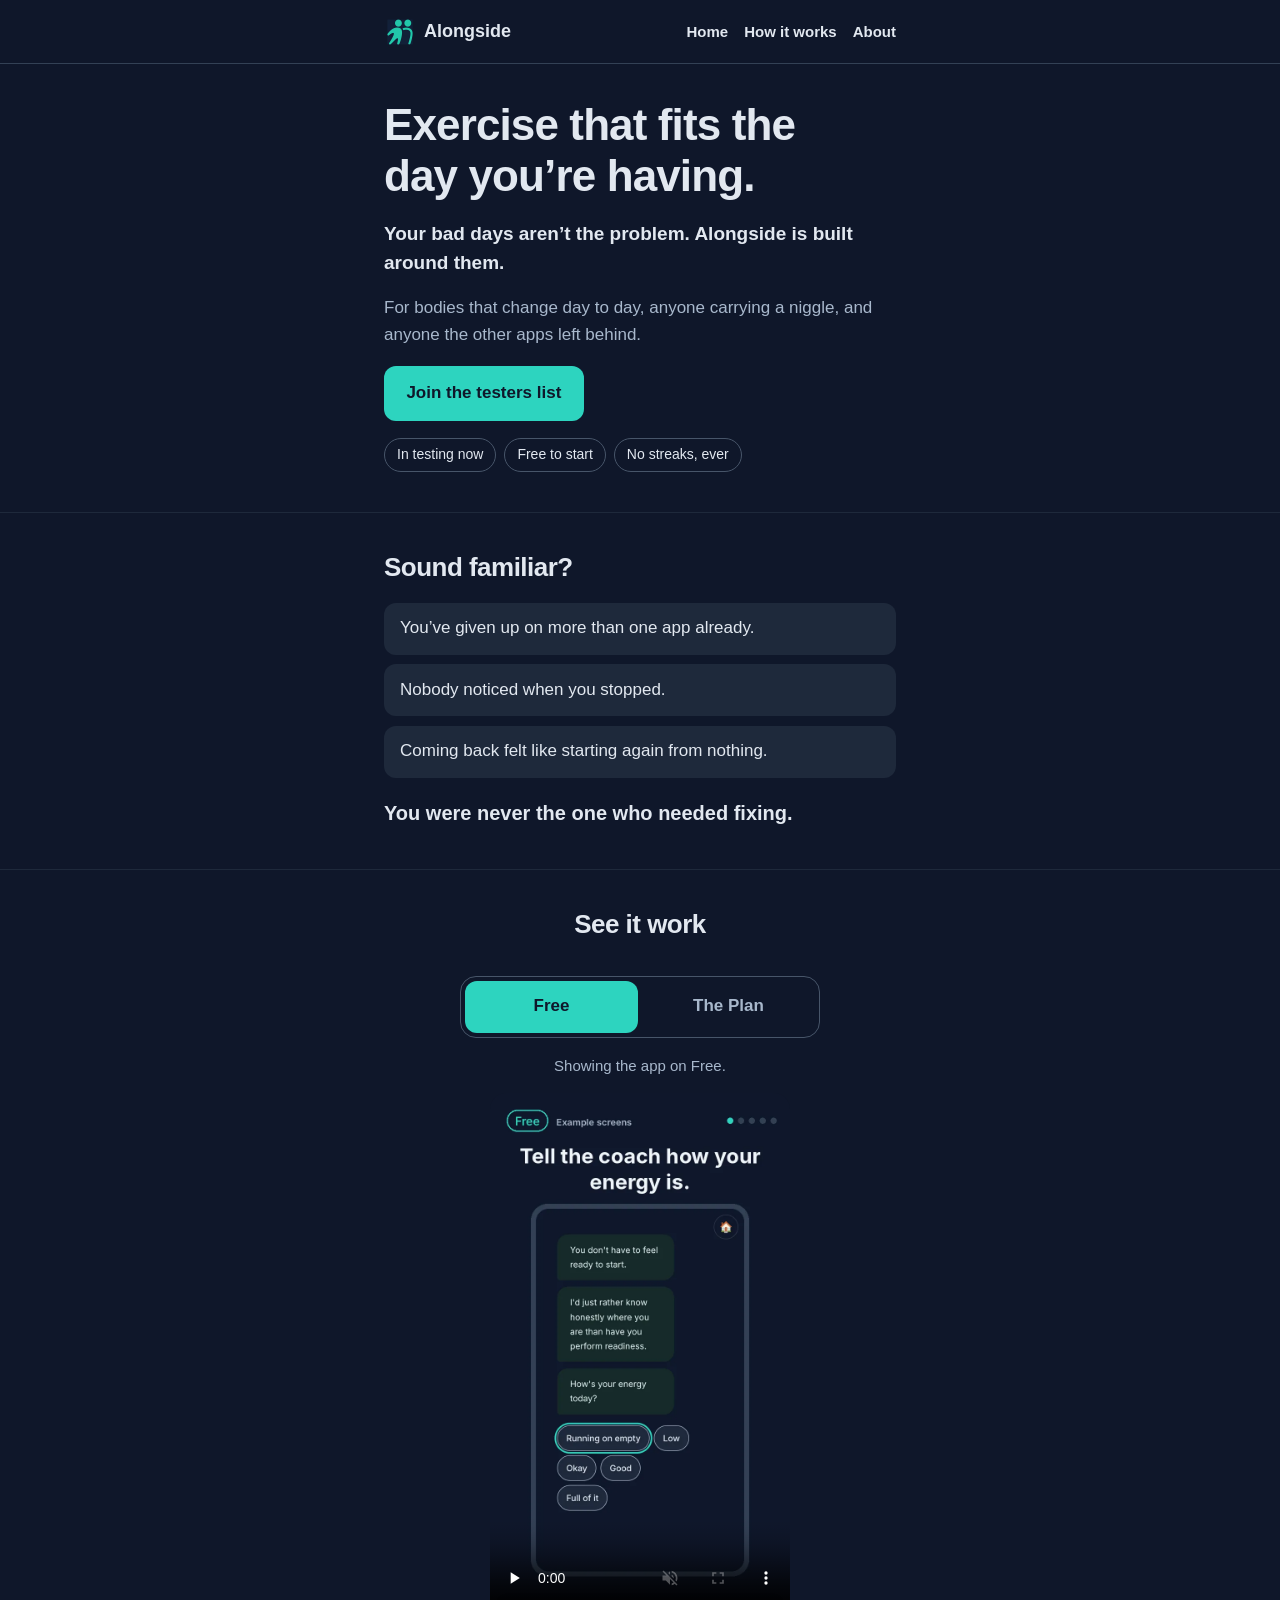
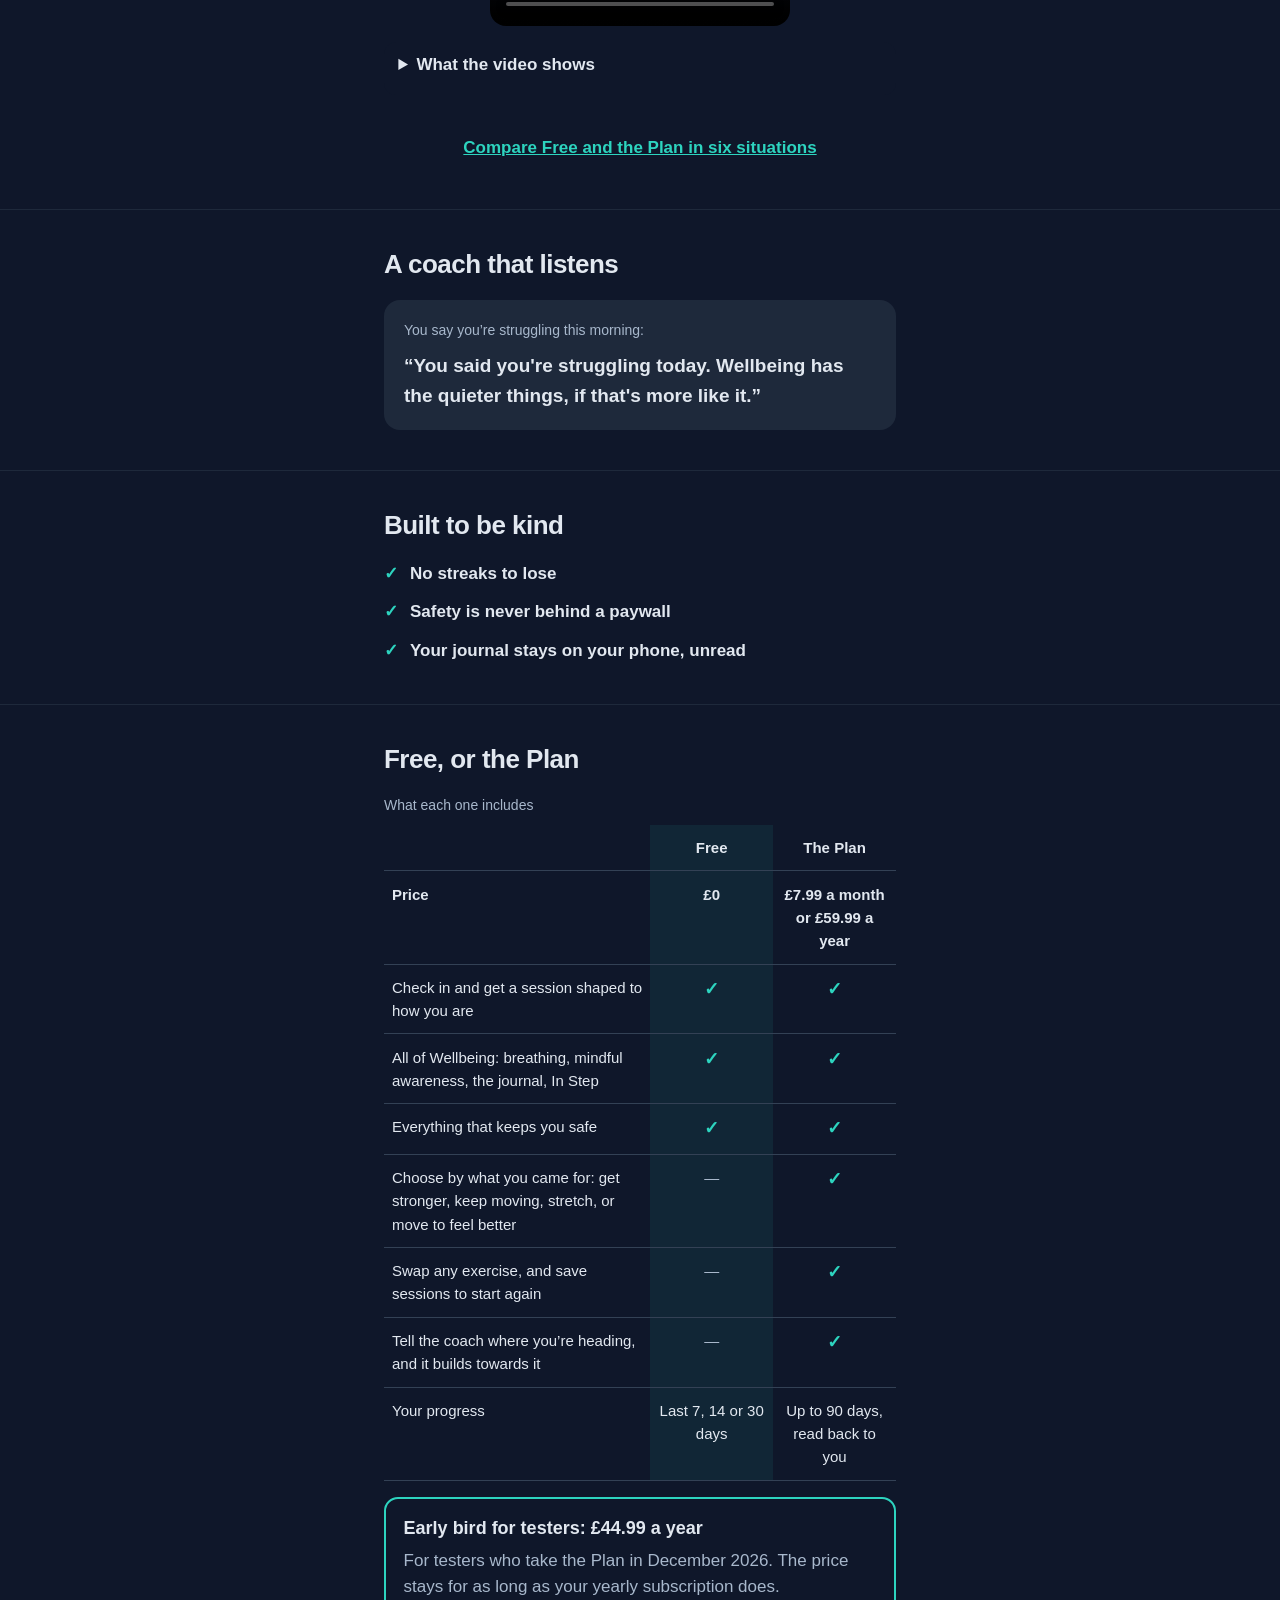
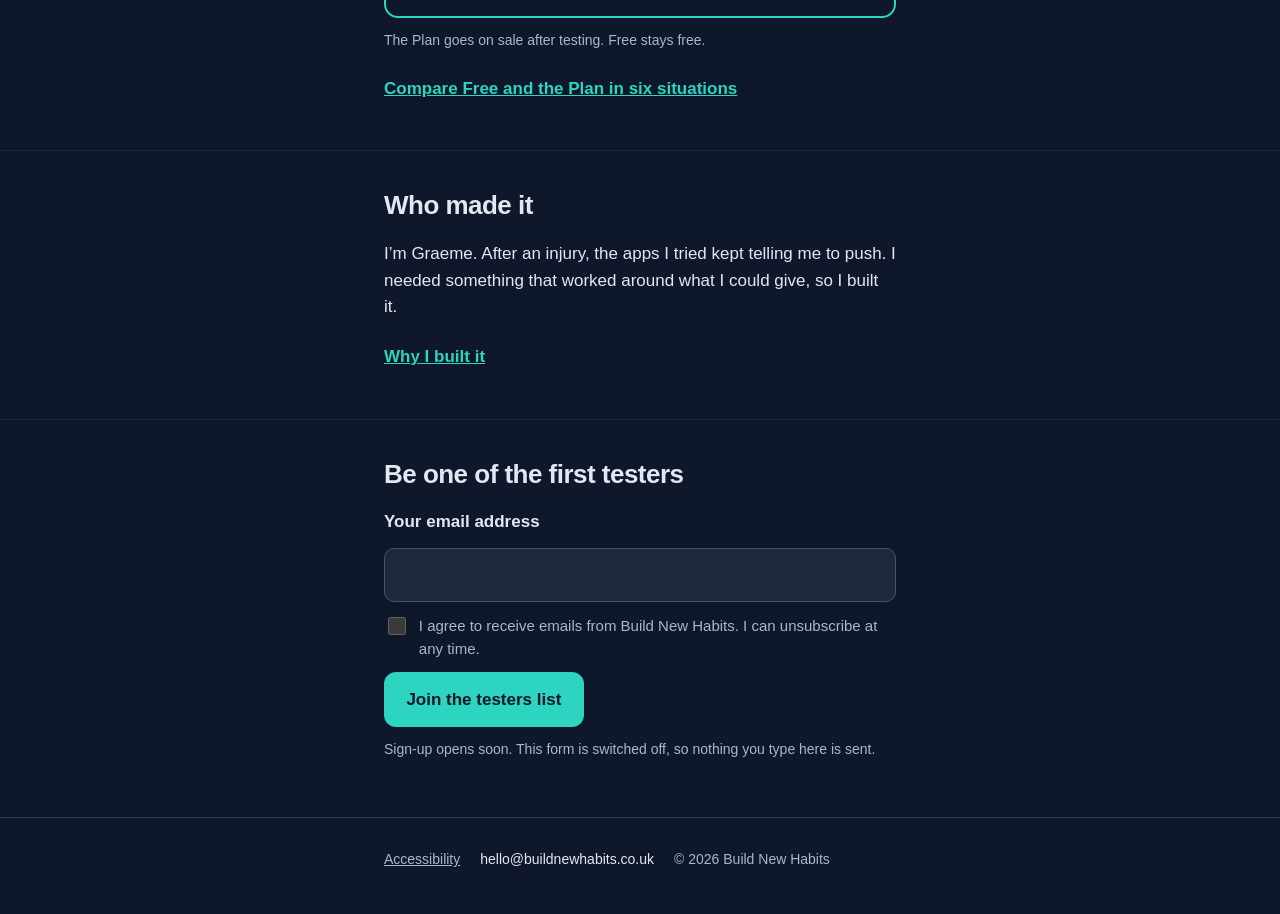
==== commit 82e8e811: "Clearer link to How it works; all scenarios start closed Graeme, 07 Nov: "see everything each one do" ====
--- a/index.html
+++ b/index.html
@@ -1,7 +1,11 @@
 <!DOCTYPE html>
 <!--
   index.html
-  07 Nov 2026 v18
+  07 Nov 2026 v19
+
+  v19 — Graeme, 07 Nov: "'see everything each one does' doesn't make sense".
+    Both links to How it works now say "Compare Free and the Plan in six
+    situations".
 
   v18 — WEB-TRIM (master schedule row 9b; Graeme, 07 Nov: "far far far too
     many words … too busy"; his wife looked for a few seconds and said "too
@@ -75,7 +79,7 @@
           <ol id="steps-free"><li>Tell the coach how your energy is.</li><li>Then your mood, and anything sore.</li><li>Low energy? A shorter, gentler session.</li><li>Every exercise says why, and how.</li><li>Free: one session, shaped to today.</li></ol>
           <ol id="steps-plan" hidden><li>Tell the coach what you want to be able to do.</li><li>Pick up to three things that feed it.</li><li>Say how you&rsquo;d know, in your own words.</li><li>No dates. Nothing to keep up with.</li><li>It sits at the top of Home, week by week.</li><li>Today&rsquo;s plan is built towards it.</li><li>See when each part last came up.</li><li>Progress reads it back to you.</li><li>The Plan: a coach who knows where you&rsquo;re going.</li></ol>
         </details>
-        <a class="more" href="how-it-works/">See everything each one does</a>
+        <a class="more" href="how-it-works/">Compare Free and the Plan in six situations</a>
       </div>
     </section>
 
@@ -125,7 +129,7 @@
           <p>For testers who take the Plan in December 2026. The price stays for as long as your yearly subscription does.</p>
         </div>
         <p class="small" style="margin-top:.75rem">The Plan goes on sale after testing. Free stays free.</p>
-        <a class="more" href="how-it-works/">See everything each one does</a>
+        <a class="more" href="how-it-works/">Compare Free and the Plan in six situations</a>
       </div>
     </section>
 
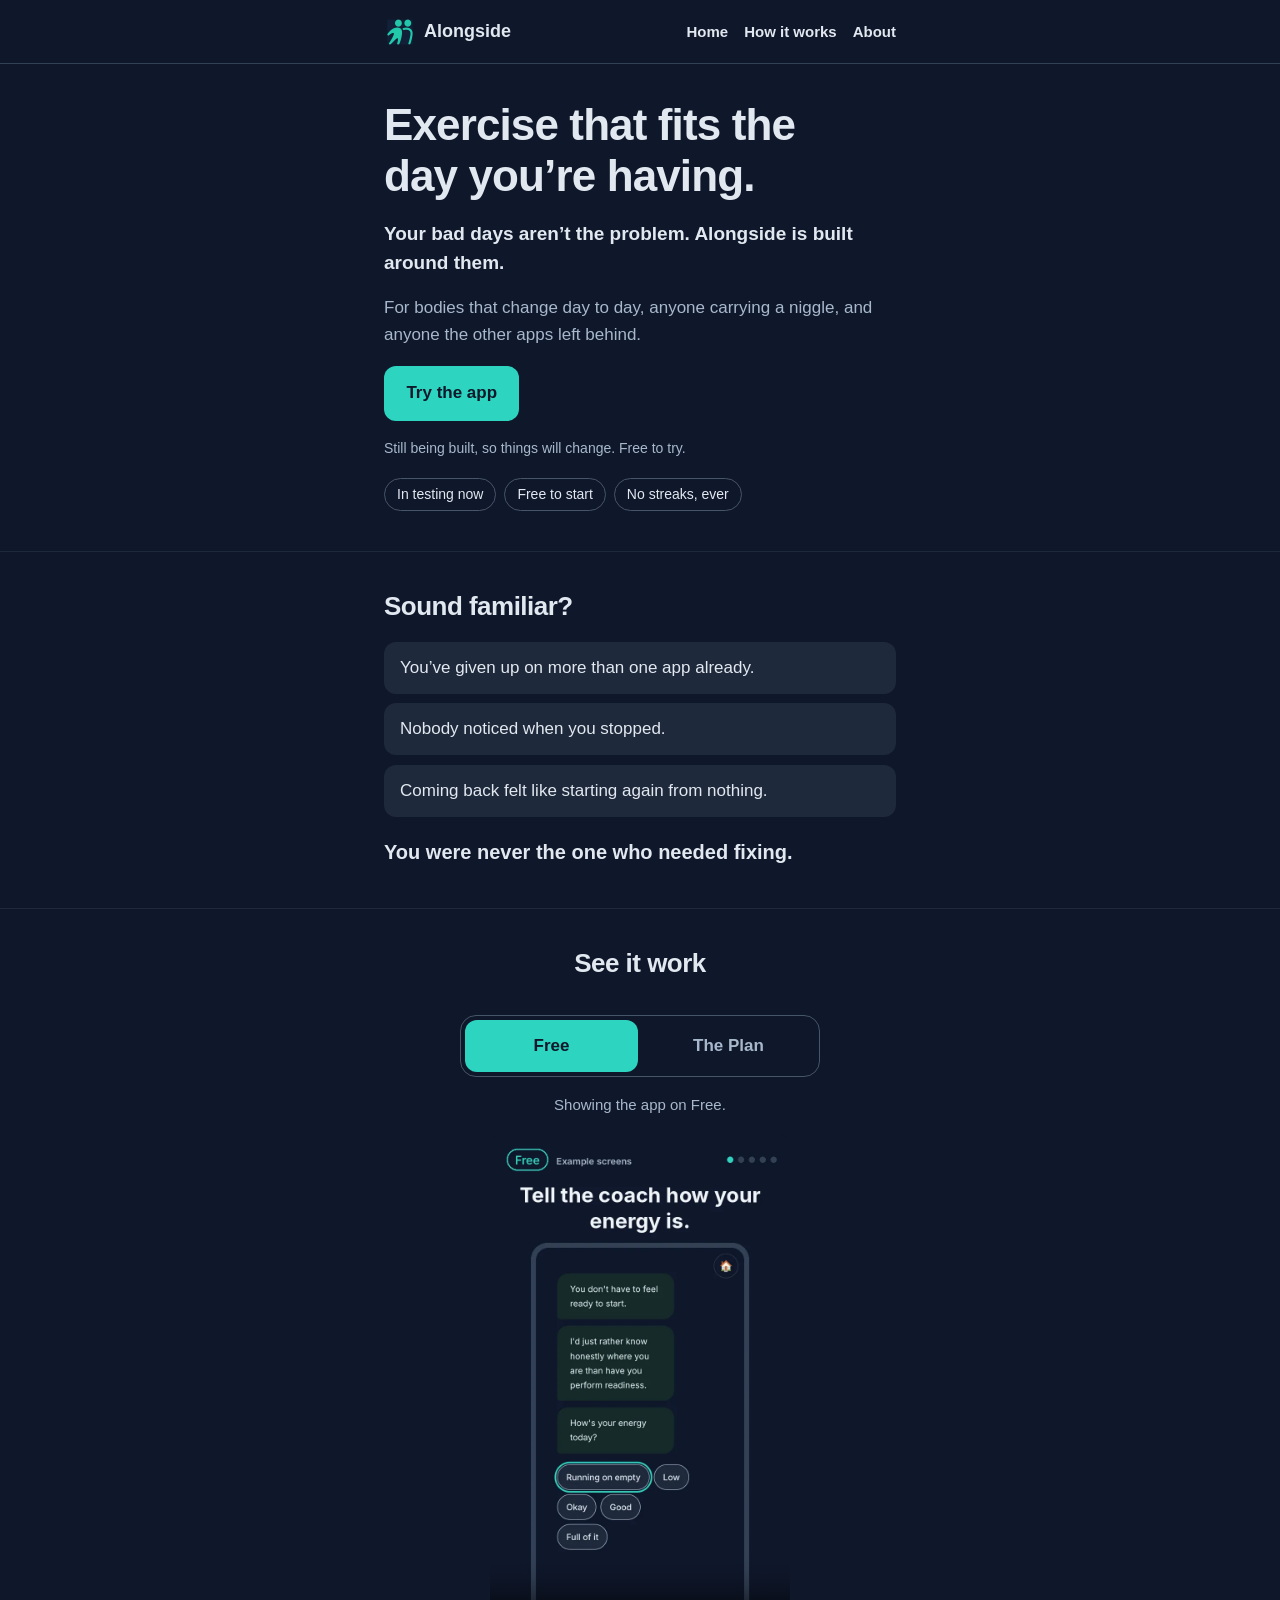
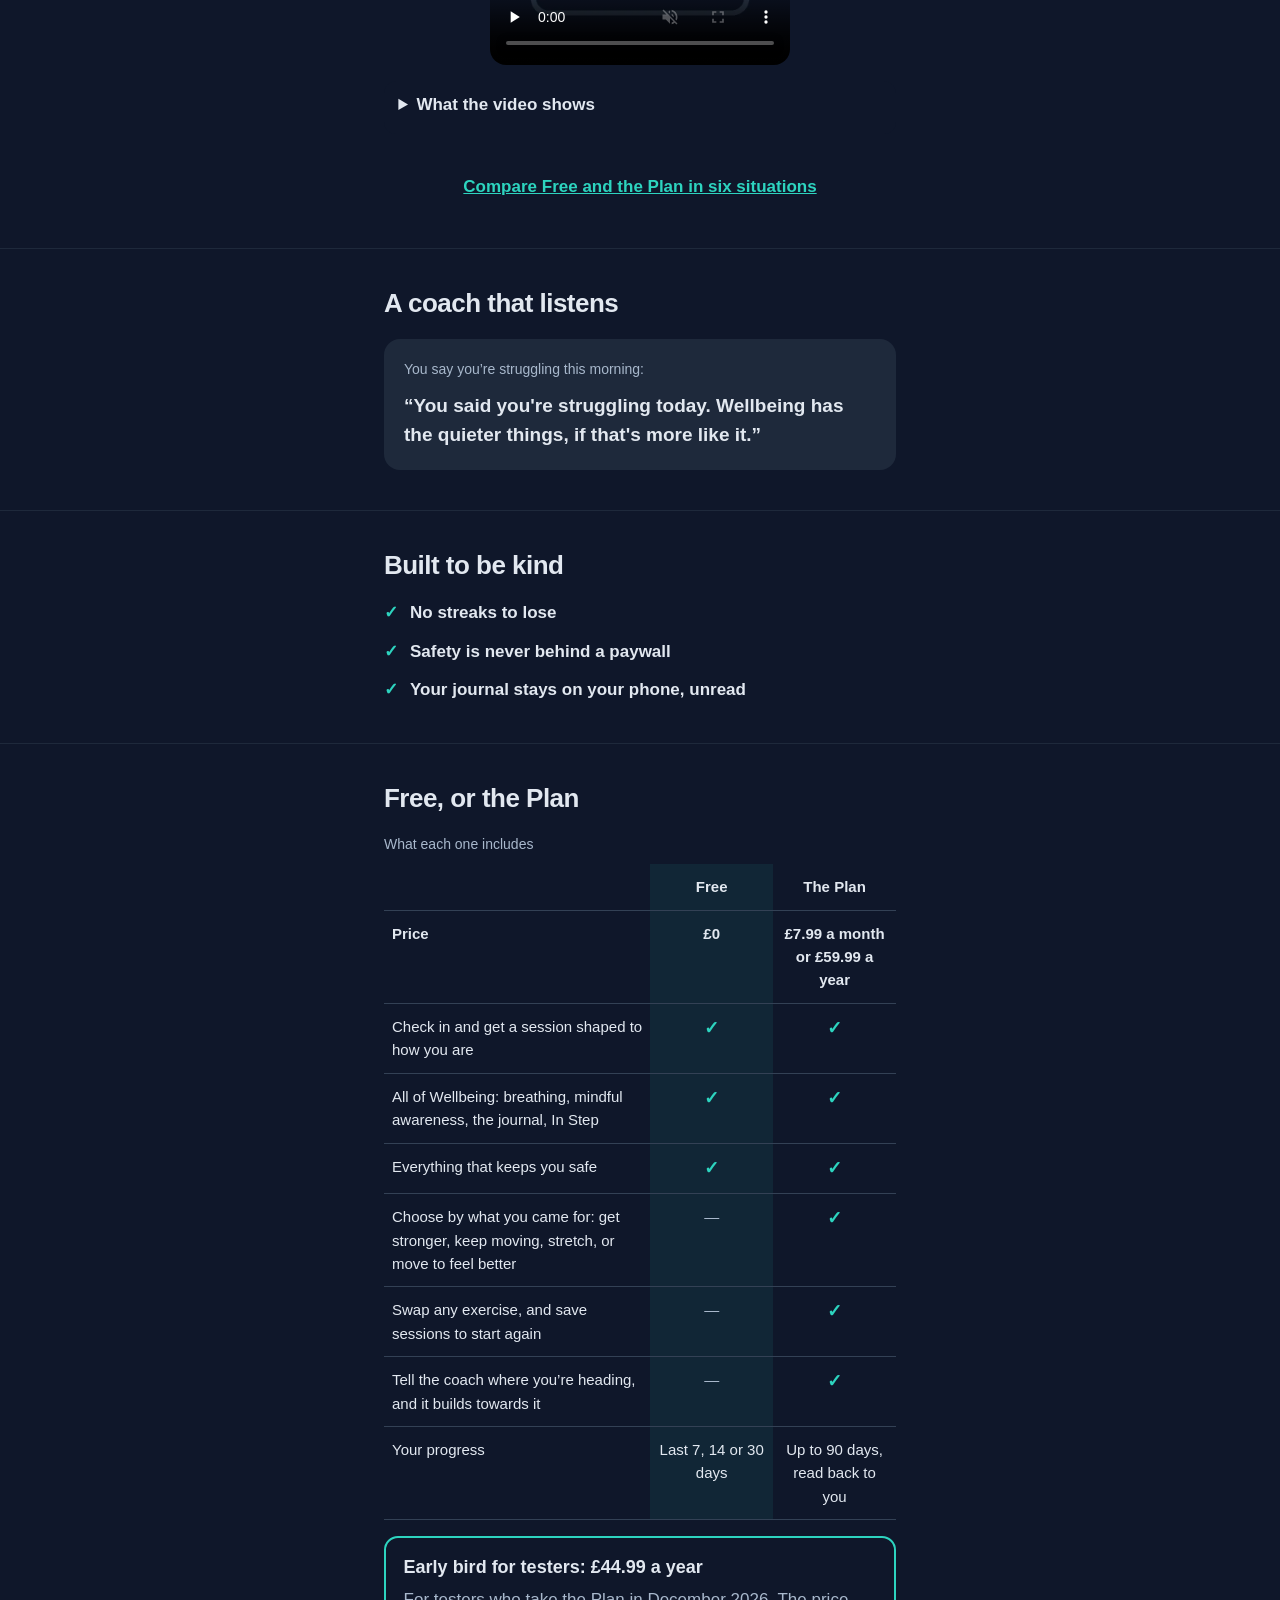
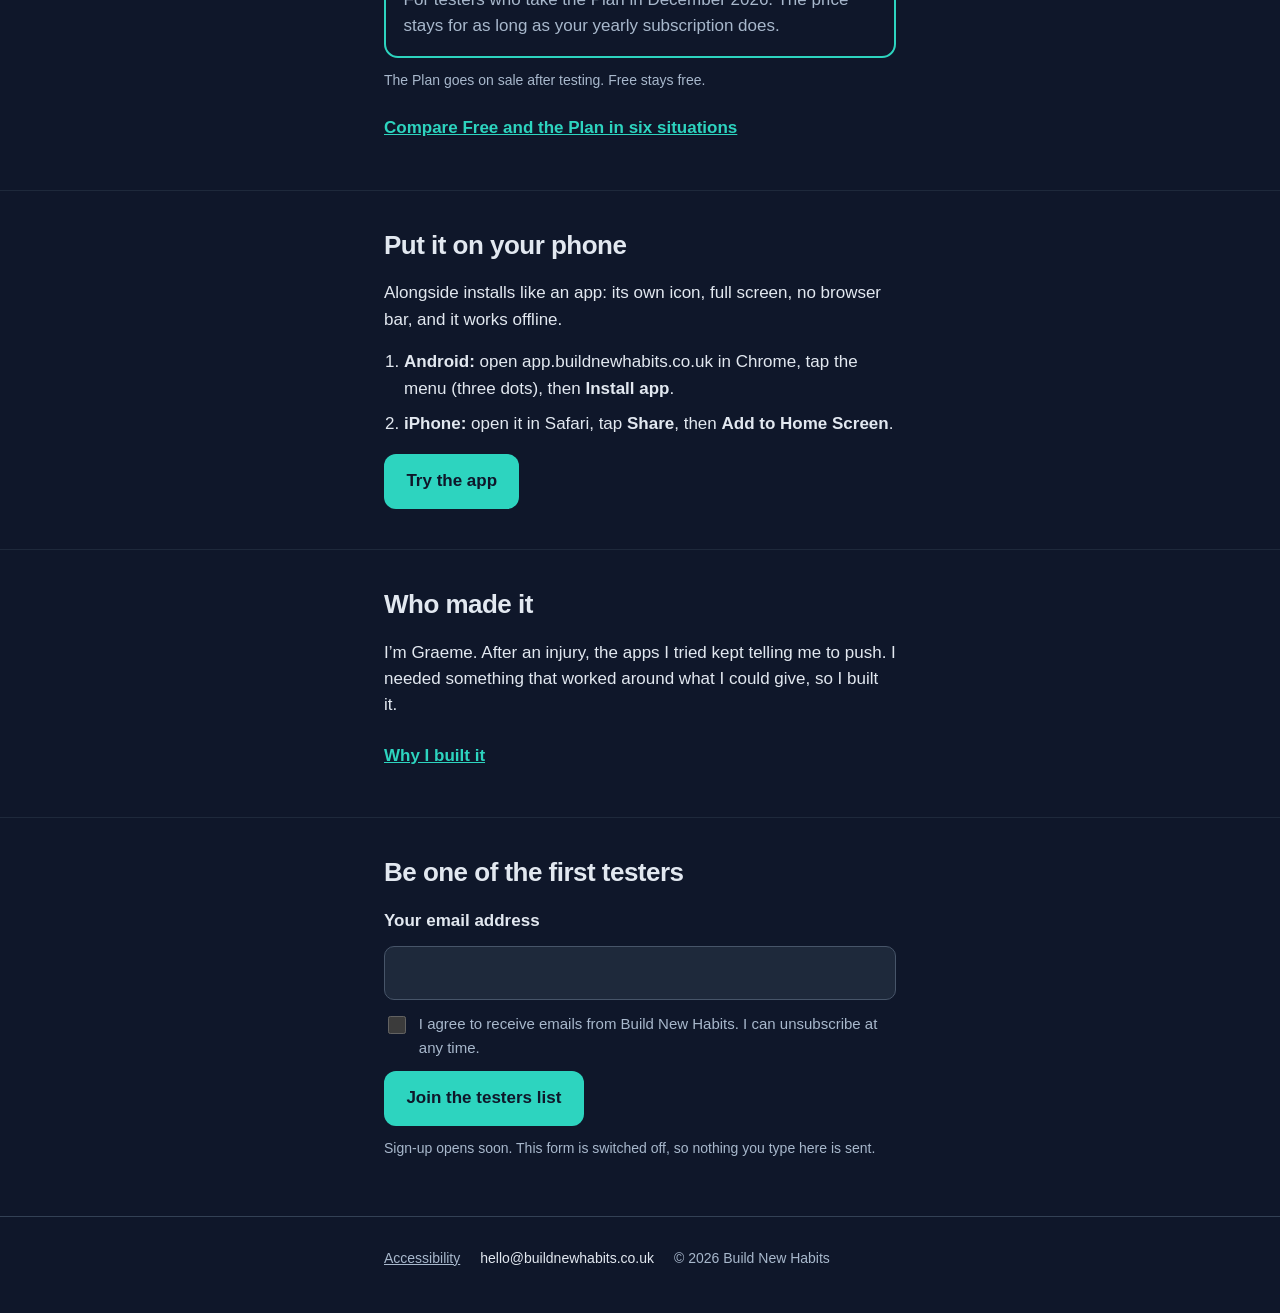
==== commit 5fe2bca2: "Try the app: the site links the app for friends to try, with install steps Graeme, 07 Nov: link the " ====
--- a/index.html
+++ b/index.html
@@ -1,7 +1,14 @@
 <!DOCTYPE html>
 <!--
   index.html
-  07 Nov 2026 v19
+  07 Nov 2026 v20
+
+  v20 — Graeme, 07 Nov: link the app now, for friends to try (chosen over
+    waiting for his phone test; told the developer panel is still on). The
+    first button is Try the app (https://app.buildnewhabits.co.uk/), said to be still being
+    built; a new "Put it on your phone" section gives the Android and
+    iPhone steps (the app installs and opens full screen, with no browser
+    bar). The testers' sign-up stays at the bottom, switched off.
 
   v19 — Graeme, 07 Nov: "'see everything each one does' doesn't make sense".
     Both links to How it works now say "Compare Free and the Plan in six
@@ -28,7 +35,7 @@
   <title>Alongside | Exercise that fits the day you&rsquo;re having</title>
   <meta name="description" content="A gentle coach for body and mind. Tell it how you are, and today's session fits around you. In testing now. Free to start. No streaks, ever.">
   <link rel="icon" href="assets/logo.png">
-  <link rel="stylesheet" href="css/main.css?v=1">
+  <link rel="stylesheet" href="css/main.css?v=2">
 </head>
 <body>
   <a class="skip-link" href="#main-content">Skip to main content</a>
@@ -40,7 +47,8 @@
         <h1>Exercise that fits the day you&rsquo;re having.</h1>
         <p class="lede">Your bad days aren&rsquo;t the problem. Alongside is built around them.</p>
         <p class="for">For bodies that change day to day, anyone carrying a niggle, and anyone the other apps left behind.</p>
-        <a class="cta" href="#join">Join the testers list</a>
+        <a class="cta" href="https://app.buildnewhabits.co.uk/">Try the app</a>
+        <p class="small">Still being built, so things will change. Free to try.</p>
         <ul class="facts" aria-label="At a glance">
           <li>In testing now</li>
           <li>Free to start</li>
@@ -133,6 +141,18 @@
       </div>
     </section>
 
+    <section id="install" aria-labelledby="install-h">
+      <div class="wrap">
+        <h2 id="install-h">Put it on your phone</h2>
+        <p>Alongside installs like an app: its own icon, full screen, no browser bar, and it works offline.</p>
+        <ol class="steps-list">
+          <li><strong>Android:</strong> open <span class="email">app.buildnewhabits.co.uk</span> in Chrome, tap the menu (three dots), then <strong>Install app</strong>.</li>
+          <li><strong>iPhone:</strong> open it in Safari, tap <strong>Share</strong>, then <strong>Add to Home Screen</strong>.</li>
+        </ol>
+        <p style="margin-top:1rem"><a class="cta" href="https://app.buildnewhabits.co.uk/">Try the app</a></p>
+      </div>
+    </section>
+
     <section id="me" aria-labelledby="me-h">
       <div class="wrap">
         <h2 id="me-h">Who made it</h2>
--- a/css/main.css
+++ b/css/main.css
@@ -1,5 +1,7 @@
 /* css/main.css
- * 07 Nov 2026 v1
+ * 07 Nov 2026 v2
+ *
+ * v2 — .steps-list for Home's "Put it on your phone".
  *
  * WEB-TRIM (master schedule row 9b). One stylesheet for the whole site,
  * from the approved mock-ups (Home v3, How it works v2, About v1, 07 Nov).
@@ -158,5 +160,7 @@
 .prose p + p { margin-top: .75rem; }
 .prose ul { padding-left: 1.25rem; display: grid; gap: .4rem; margin: 0; }
 
+.steps-list { margin: 1rem 0 0; padding-left: 1.25rem; display: grid; gap: .6rem; }
+
 /* Retired pages (redirects) */
 .moved { padding-block: 3rem; display: grid; gap: 1rem; }
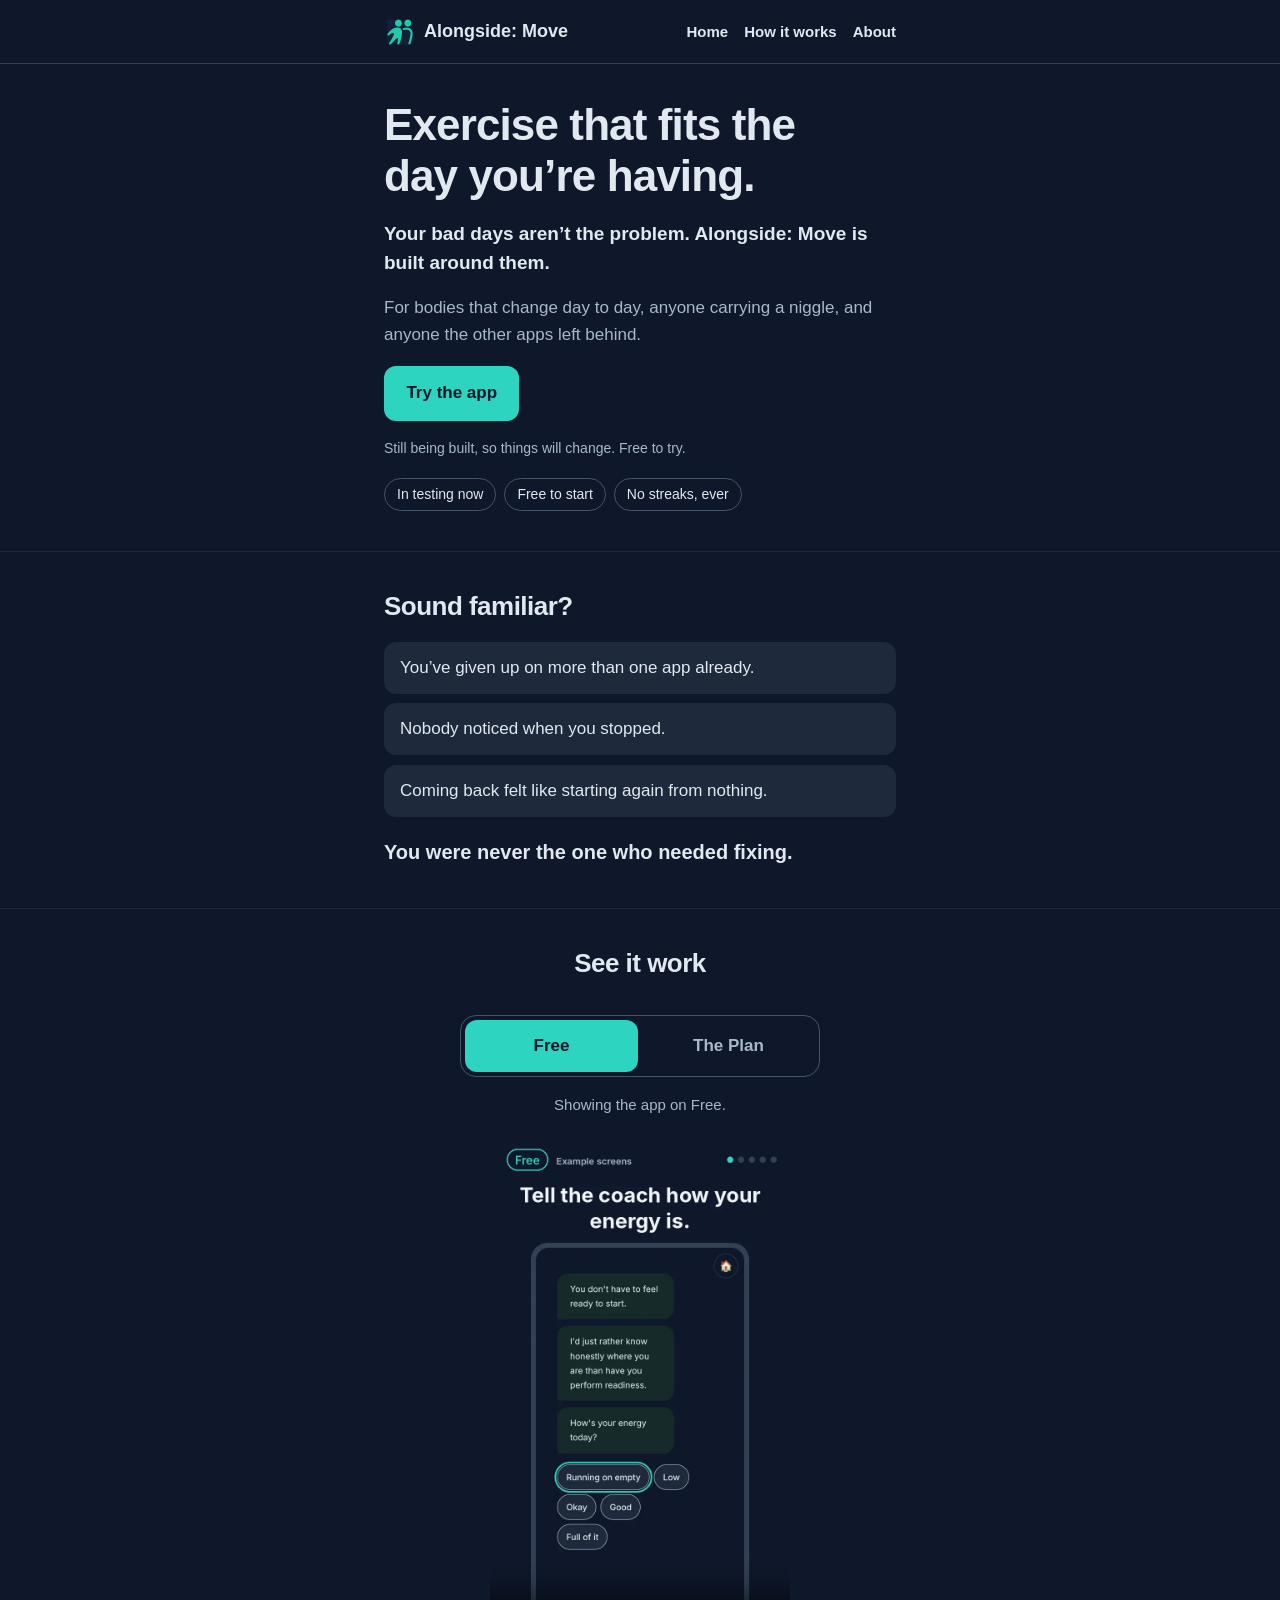
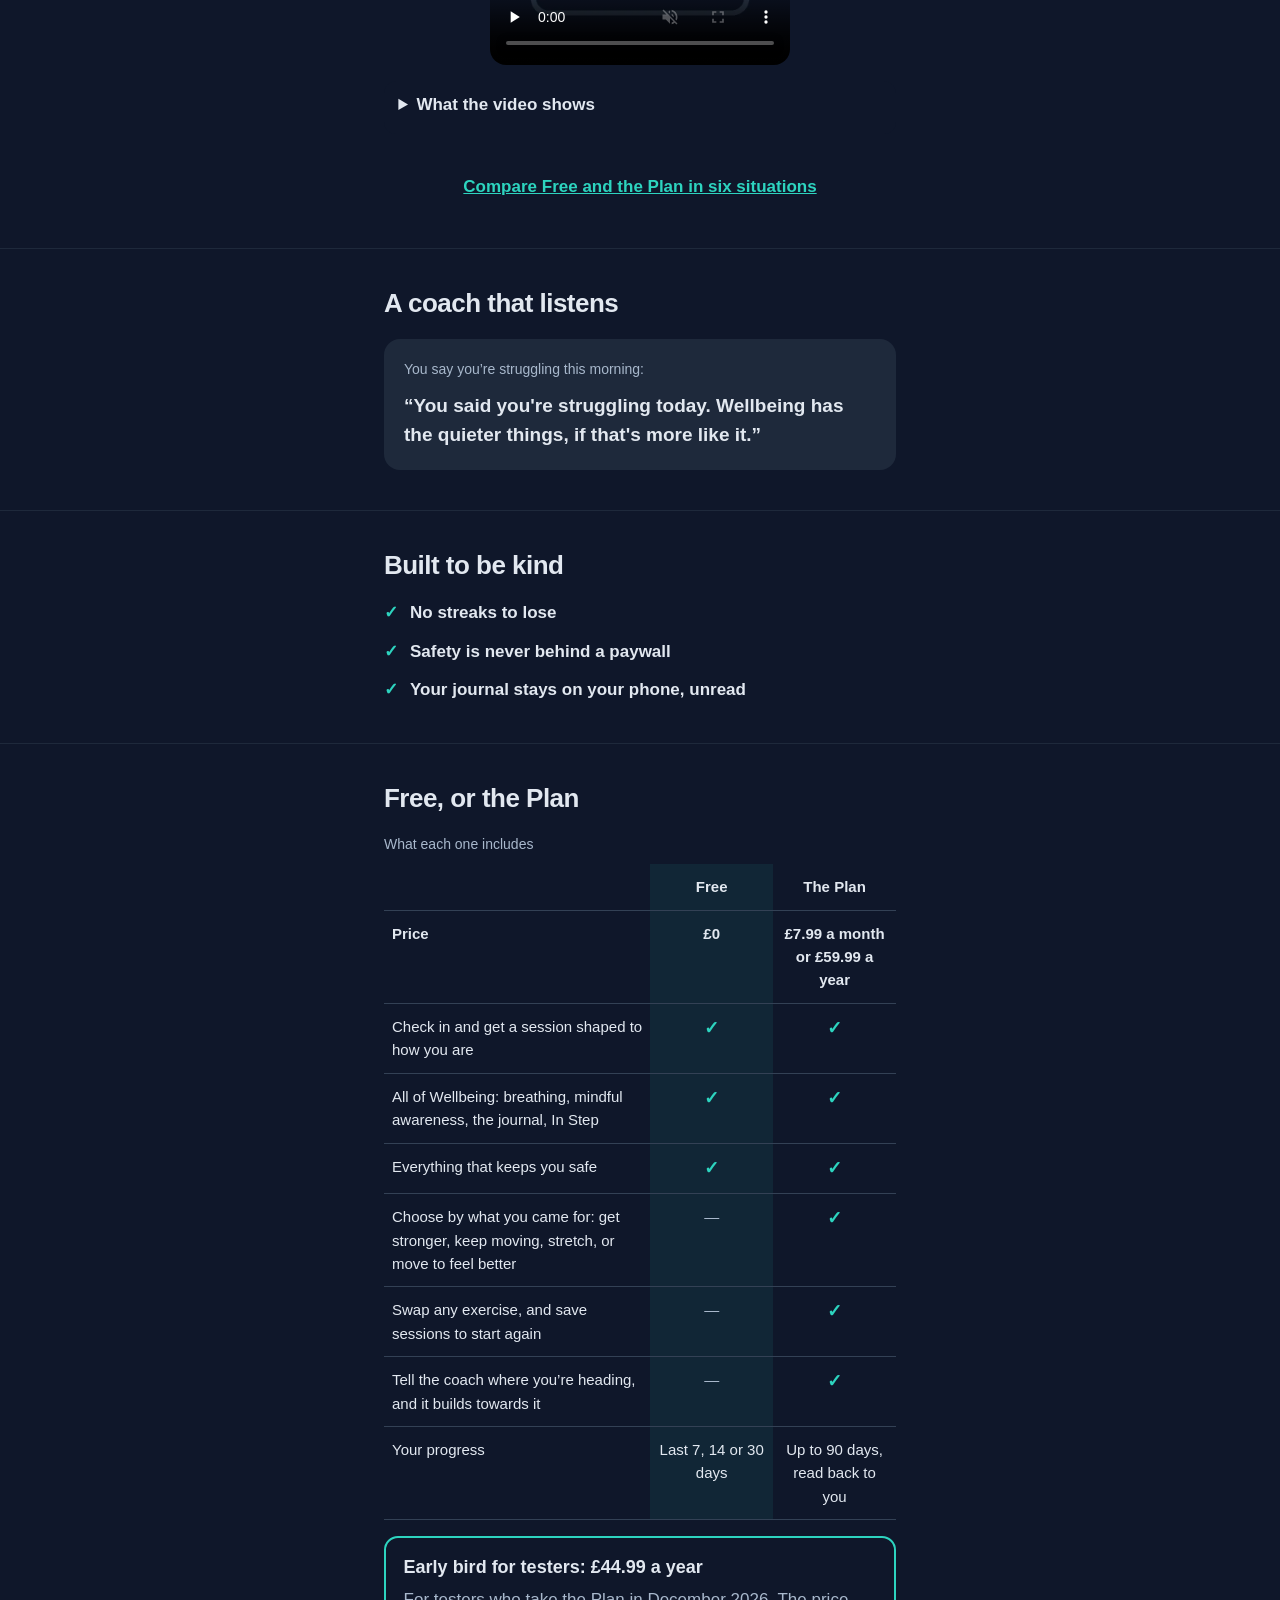
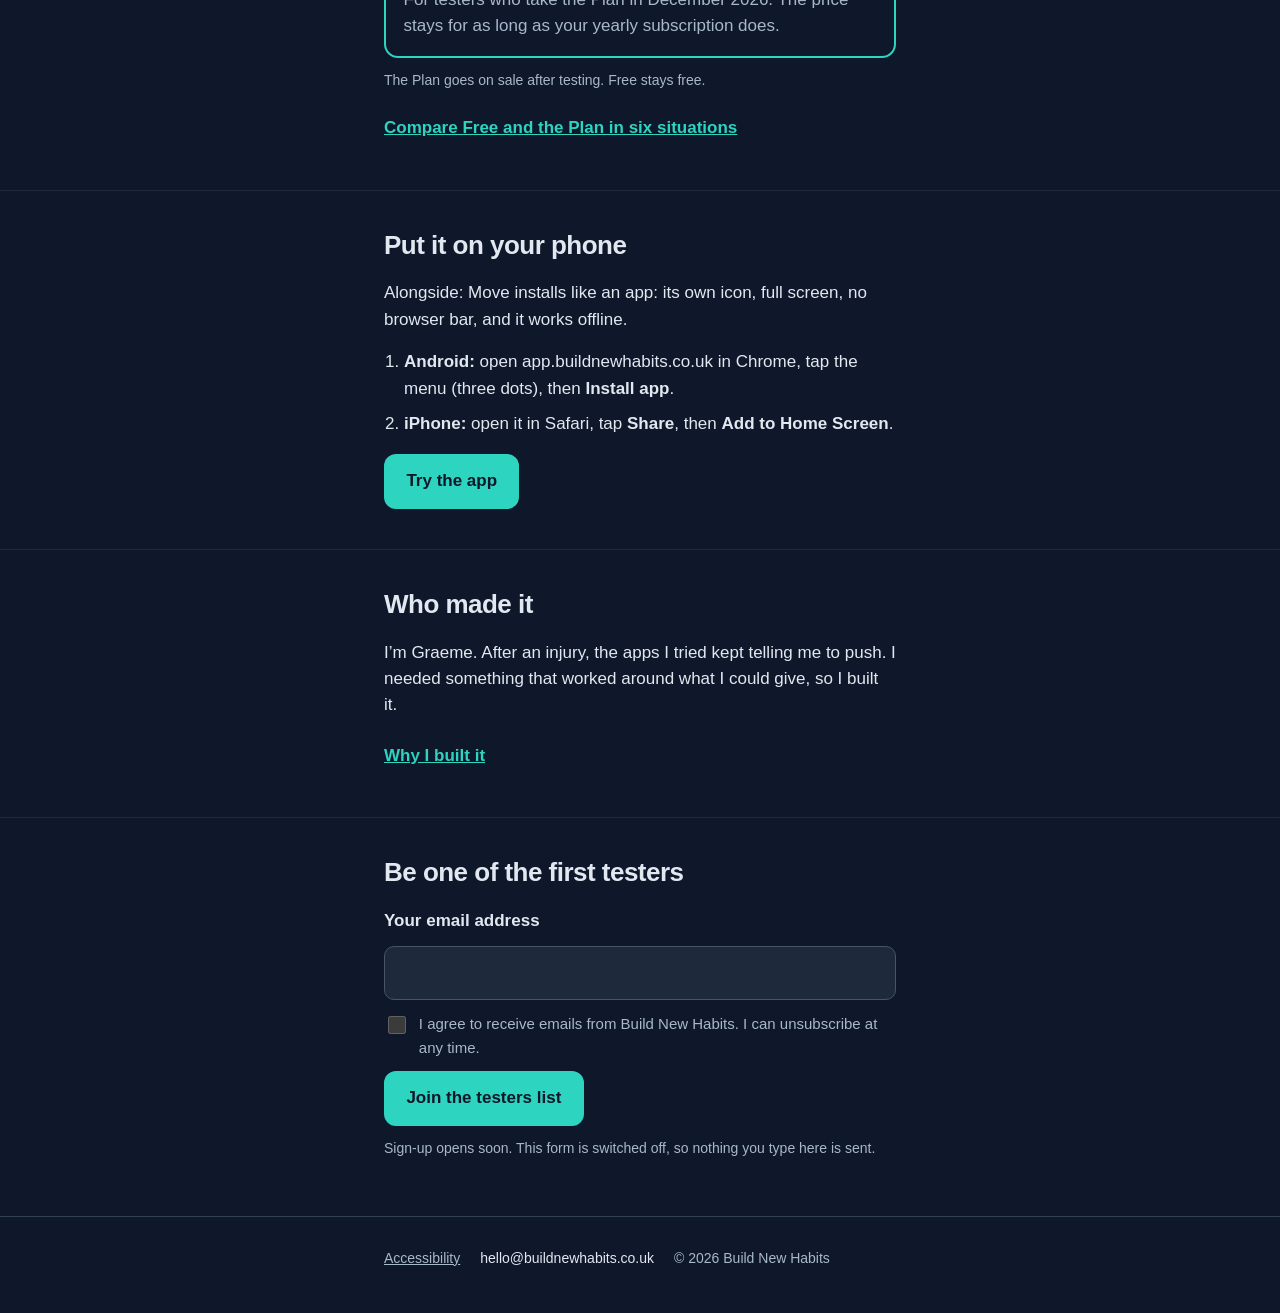
==== commit 51f34af3: "Name the product Alongside: Move in full Header brand, page titles and the product's first mentions " ====
--- a/index.html
+++ b/index.html
@@ -1,7 +1,11 @@
 <!DOCTYPE html>
 <!--
   index.html
-  07 Nov 2026 v20
+  18 Nov 2026 v21
+
+  v21 — 18 Nov 2026: the product is named Alongside: Move in full (Graeme,
+    18 Nov: "that's what it is"), so a family home page can come later
+    without rewording the Move pages.
 
   v20 — Graeme, 07 Nov: link the app now, for friends to try (chosen over
     waiting for his phone test; told the developer panel is still on). The
@@ -32,7 +36,7 @@
 <head>
   <meta charset="UTF-8">
   <meta name="viewport" content="width=device-width, initial-scale=1.0, viewport-fit=cover">
-  <title>Alongside | Exercise that fits the day you&rsquo;re having</title>
+  <title>Alongside: Move | Exercise that fits the day you&rsquo;re having</title>
   <meta name="description" content="A gentle coach for body and mind. Tell it how you are, and today's session fits around you. In testing now. Free to start. No streaks, ever.">
   <link rel="icon" href="assets/logo.png">
   <link rel="stylesheet" href="css/main.css?v=2">
@@ -45,7 +49,7 @@
     <div class="hero">
       <div class="wrap">
         <h1>Exercise that fits the day you&rsquo;re having.</h1>
-        <p class="lede">Your bad days aren&rsquo;t the problem. Alongside is built around them.</p>
+        <p class="lede">Your bad days aren&rsquo;t the problem. Alongside: Move is built around them.</p>
         <p class="for">For bodies that change day to day, anyone carrying a niggle, and anyone the other apps left behind.</p>
         <a class="cta" href="https://app.buildnewhabits.co.uk/">Try the app</a>
         <p class="small">Still being built, so things will change. Free to try.</p>
@@ -144,7 +148,7 @@
     <section id="install" aria-labelledby="install-h">
       <div class="wrap">
         <h2 id="install-h">Put it on your phone</h2>
-        <p>Alongside installs like an app: its own icon, full screen, no browser bar, and it works offline.</p>
+        <p>Alongside: Move installs like an app: its own icon, full screen, no browser bar, and it works offline.</p>
         <ol class="steps-list">
           <li><strong>Android:</strong> open <span class="email">app.buildnewhabits.co.uk</span> in Chrome, tap the menu (three dots), then <strong>Install app</strong>.</li>
           <li><strong>iPhone:</strong> open it in Safari, tap <strong>Share</strong>, then <strong>Add to Home Screen</strong>.</li>
--- a/css/main.css
+++ b/css/main.css
@@ -1,6 +1,7 @@
 /* css/main.css
- * 07 Nov 2026 v2
+ * 13 Nov 2026 v3
  *
+ * v3 — .listen block for the founder audio on About (player, transcript).
  * v2 — .steps-list for Home's "Put it on your phone".
  *
  * WEB-TRIM (master schedule row 9b). One stylesheet for the whole site,
@@ -75,6 +76,8 @@
 video { width: min(100%, 300px); aspect-ratio: 9 / 16; border-radius: 16px; background: var(--bg-deep); display: block; }
 details { width: 100%; background: var(--bg-deep); border-radius: 12px; padding: .65rem .9rem; text-align: left; }
 summary { cursor: pointer; font-weight: 600; min-height: 32px; }
+.listen audio { width: 100%; min-height: 54px; display: block; margin-bottom: 1rem; }
+.transcript { margin-top: .75rem; }
 details ol { margin: .5rem 0 0; padding-left: 1.25rem; color: var(--text-2); display: grid; gap: .25rem; }
 
 /* Tick tables */
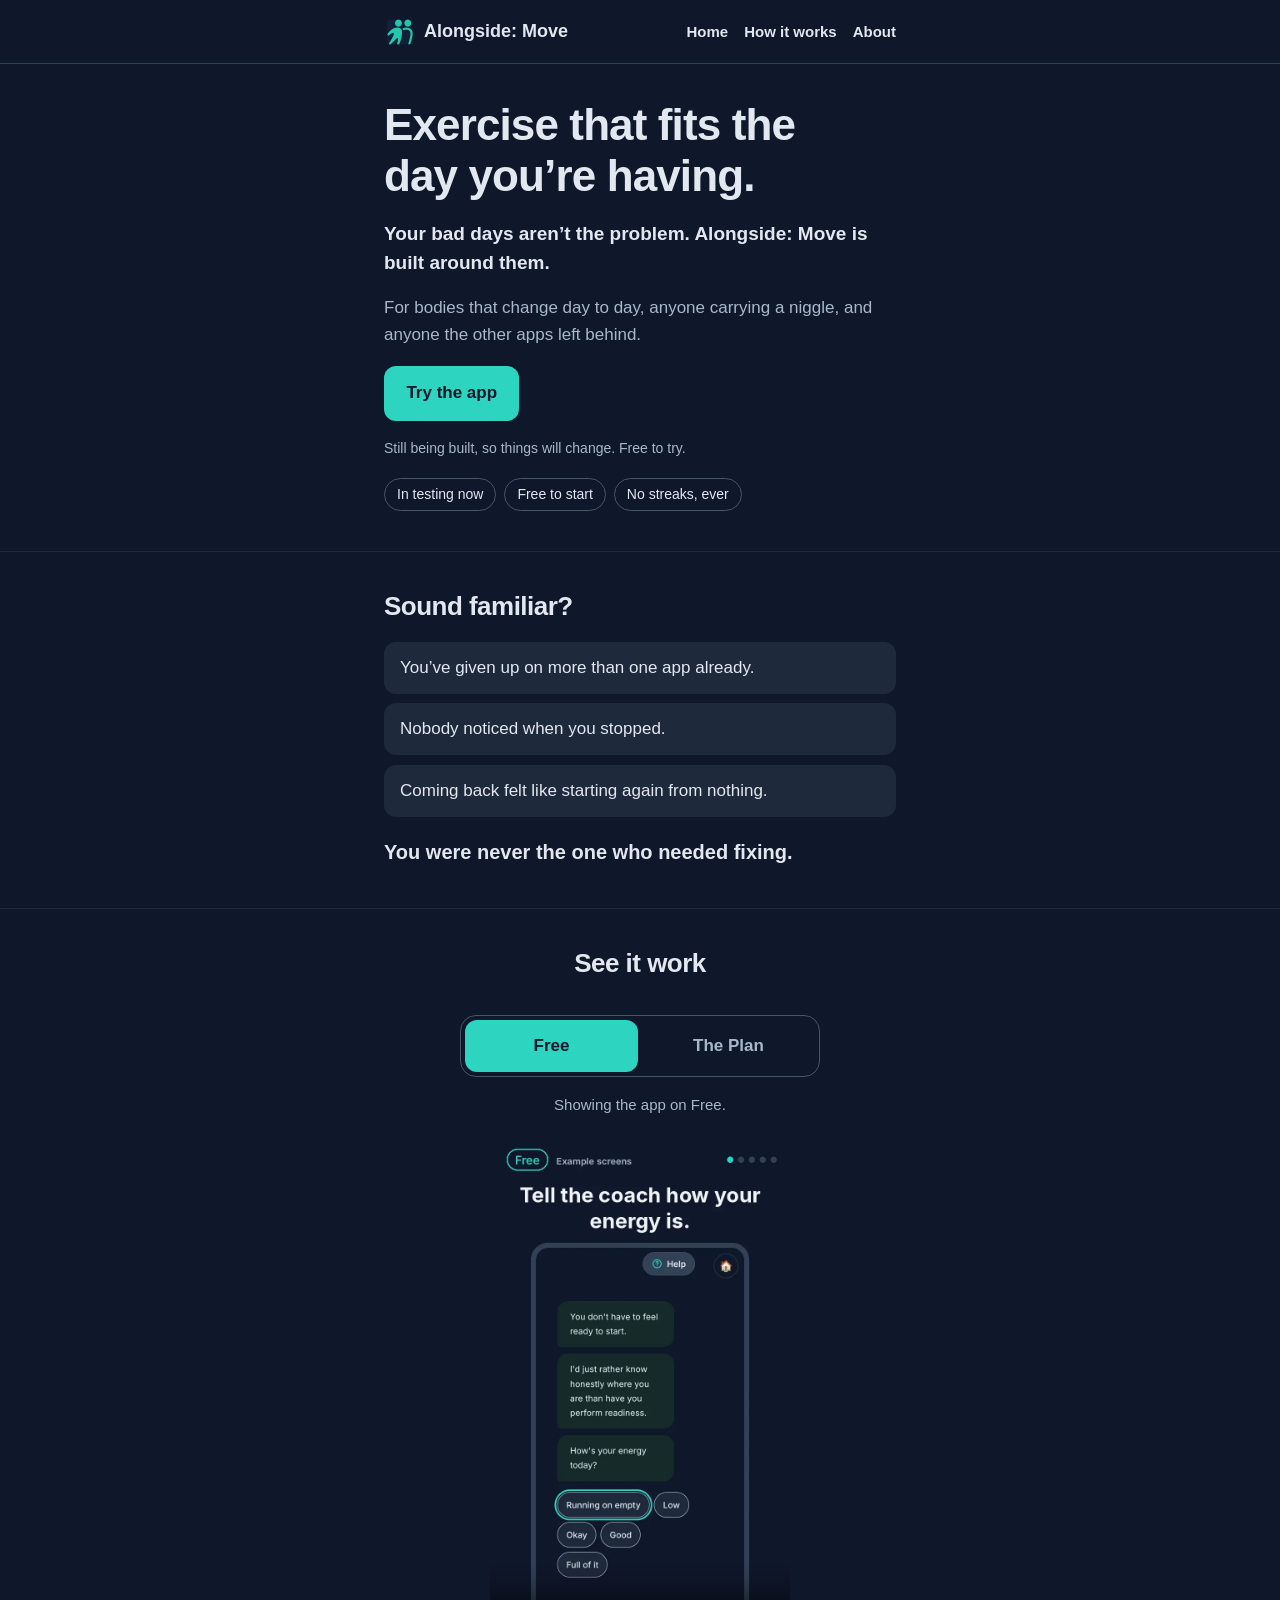
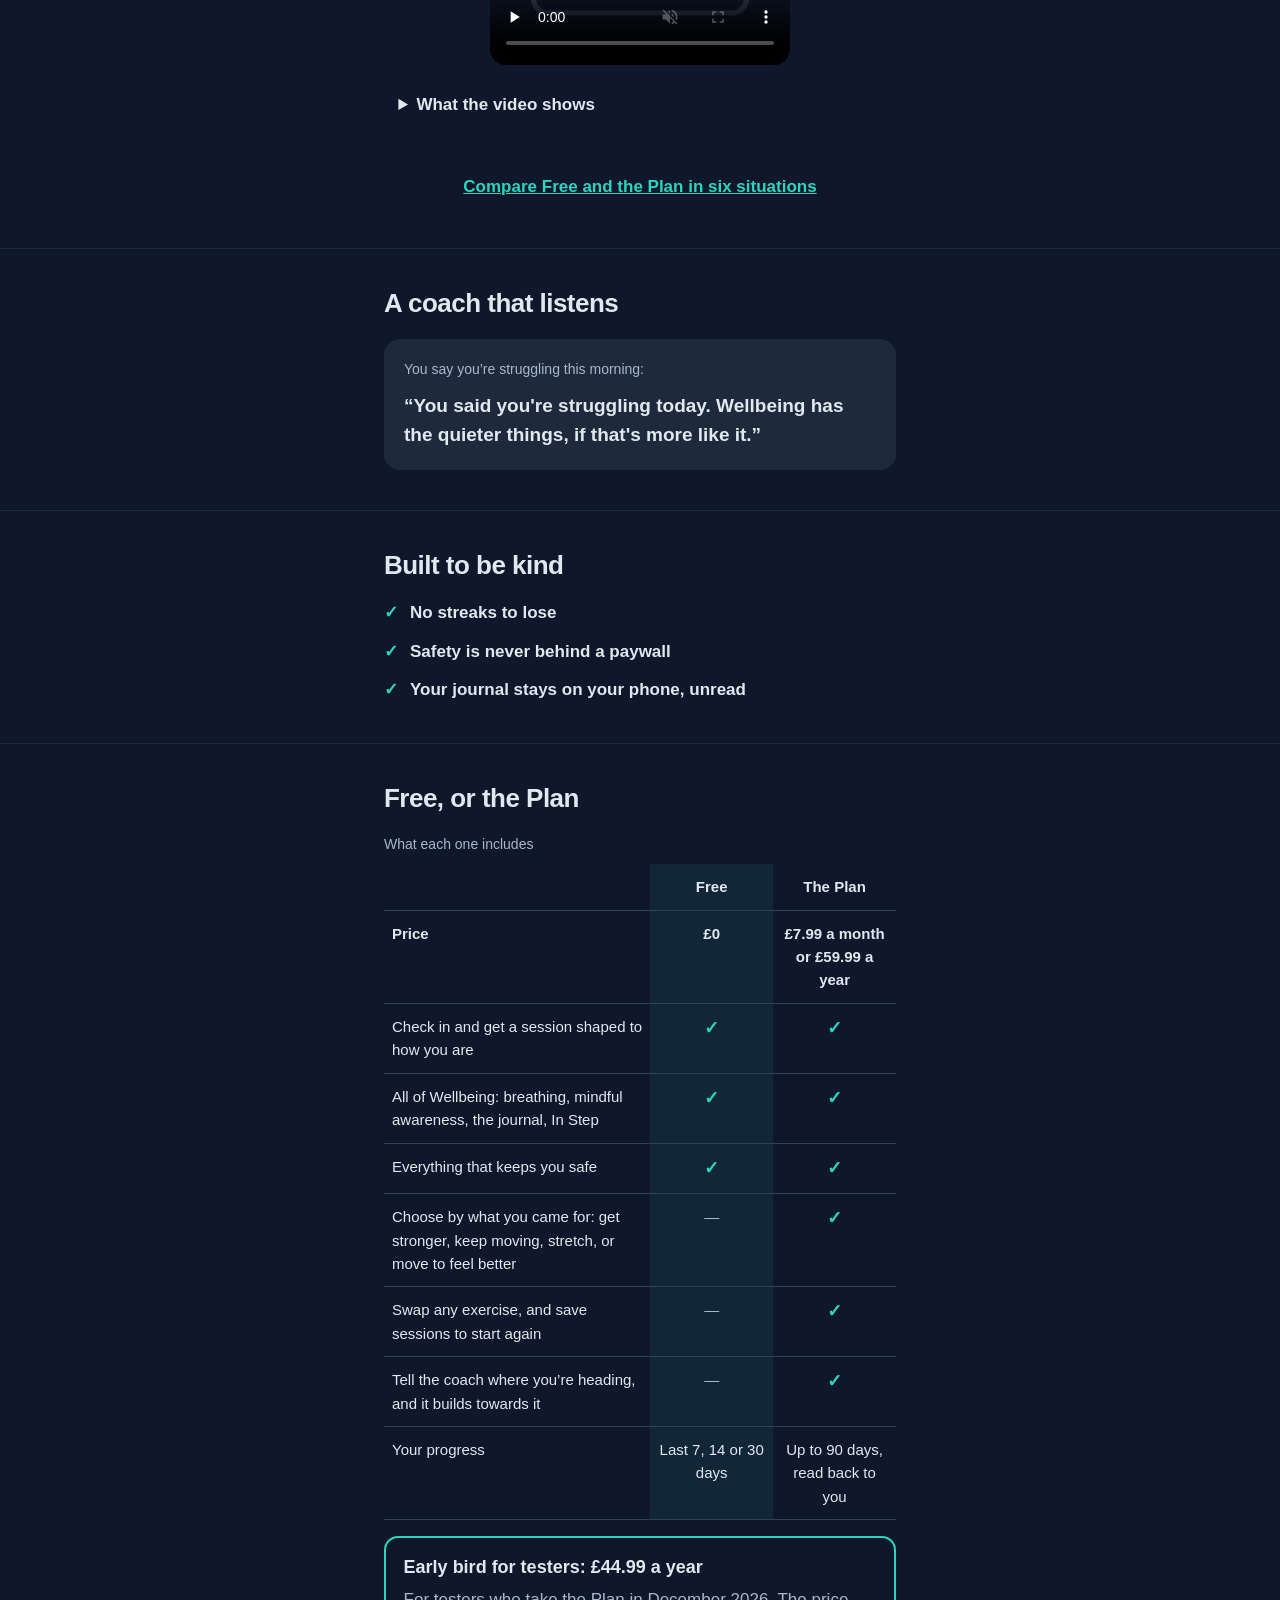
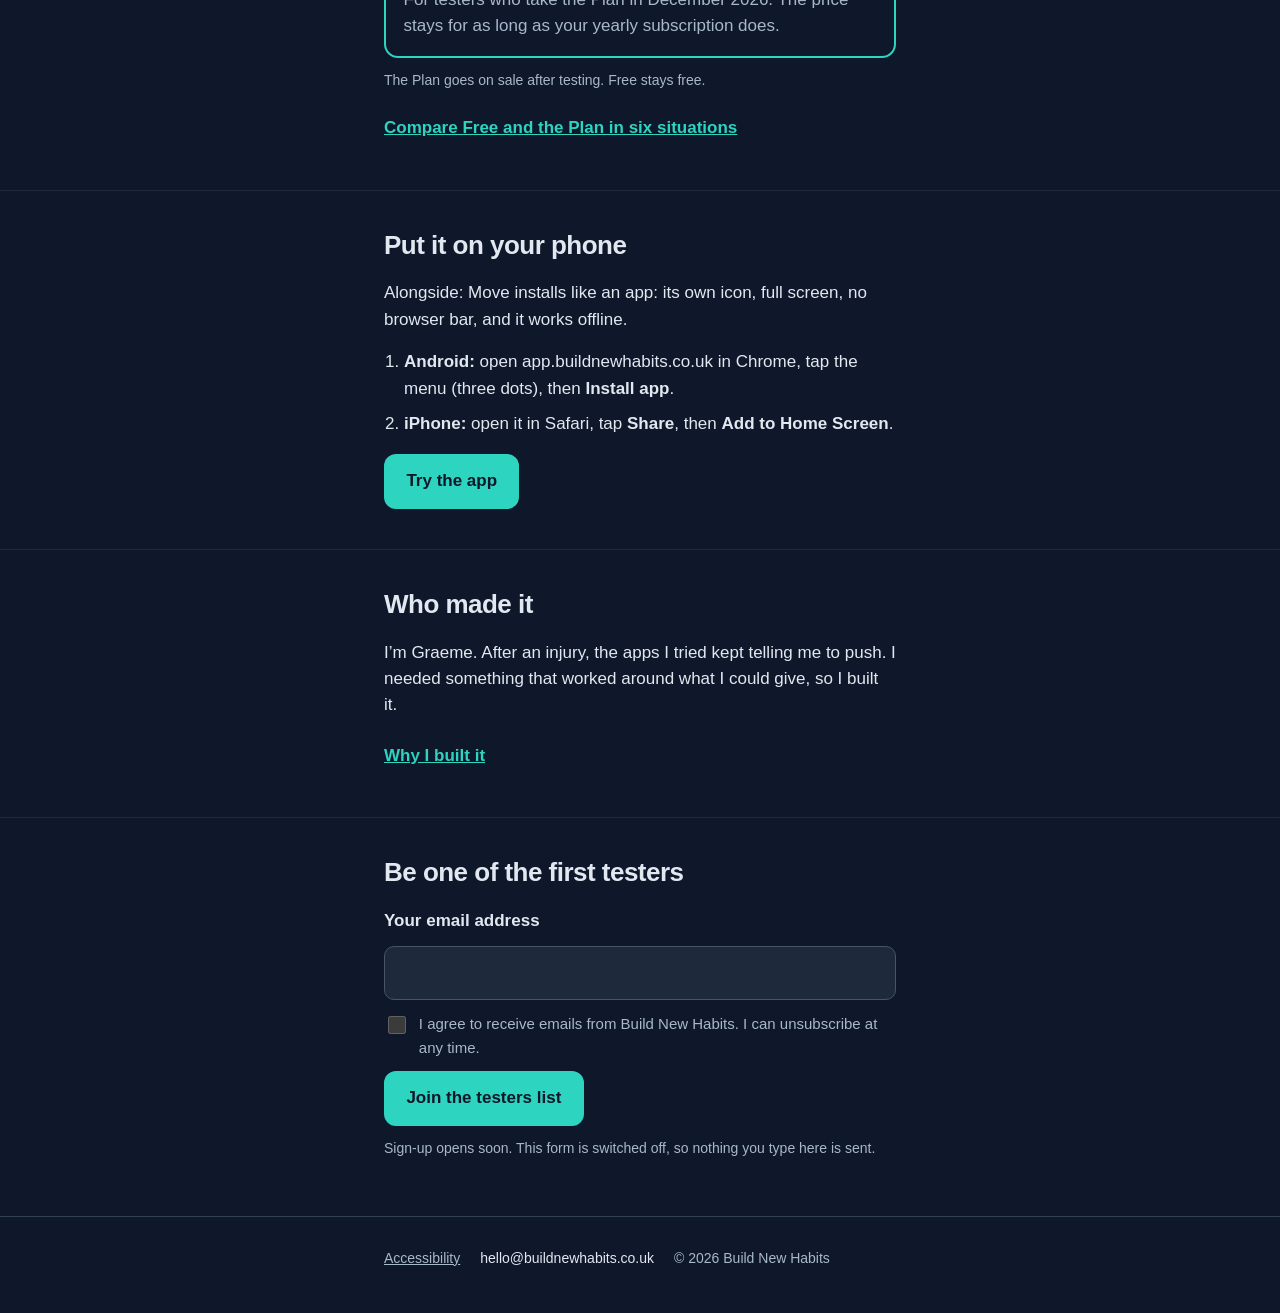
==== commit a8e14709: "The Free videos recorded again from alongside-v747 (P-46) Graeme, 25 Nov: "Record the website's Free" ====
--- a/index.html
+++ b/index.html
@@ -1,7 +1,11 @@
 <!DOCTYPE html>
 <!--
   index.html
-  18 Nov 2026 v21
+  25 Nov 2026 v22
+
+  v22 — 25 Nov 2026: the Free videos recorded again from alongside-v747
+    (P-46): Free Home, the one-screen player, and the six ready-made sessions;
+    their captions below match.
 
   v21 — 18 Nov 2026: the product is named Alongside: Move in full (Graeme,
     18 Nov: "that's what it is"), so a family home page can come later
@@ -88,7 +92,7 @@
         </video>
         <details>
           <summary id="walk-steps-h">What the video shows</summary>
-          <ol id="steps-free"><li>Tell the coach how your energy is.</li><li>Then your mood, and anything sore.</li><li>Low energy? A shorter, gentler session.</li><li>Every exercise says why, and how.</li><li>Free: one session, shaped to today.</li></ol>
+          <ol id="steps-free"><li>Tell the coach how your energy is.</li><li>Then your mood, and anything sore.</li><li>Low energy? A shorter, gentler session.</li><li>One screen per move.</li><li>Free: one session, shaped to today.</li></ol>
           <ol id="steps-plan" hidden><li>Tell the coach what you want to be able to do.</li><li>Pick up to three things that feed it.</li><li>Say how you&rsquo;d know, in your own words.</li><li>No dates. Nothing to keep up with.</li><li>It sits at the top of Home, week by week.</li><li>Today&rsquo;s plan is built towards it.</li><li>See when each part last came up.</li><li>Progress reads it back to you.</li><li>The Plan: a coach who knows where you&rsquo;re going.</li></ol>
         </details>
         <a class="more" href="how-it-works/">Compare Free and the Plan in six situations</a>
--- a/css/main.css
+++ b/css/main.css
@@ -1,6 +1,8 @@
 /* css/main.css
- * 13 Nov 2026 v3
+ * 23 Nov 2026 v4
  *
+ * v4 — the email address may wrap anywhere: at 200% text on a 320px
+ *   phone it ran off the side on every page (found by the edit-plan check).
  * v3 — .listen block for the founder audio on About (player, transcript).
  * v2 — .steps-list for Home's "Put it on your phone".
  *
@@ -57,7 +59,7 @@
 .site-footer { border-top: 1px solid var(--card); color: var(--text-2); font-size: .875rem; margin-top: 1rem; }
 .site-footer .wrap { padding-block: 1.25rem 2rem; display: flex; flex-wrap: wrap; align-items: center; gap: .25rem 1.25rem; }
 .site-footer a { color: var(--text-2); display: inline-flex; align-items: center; min-height: 44px; }
-.email { user-select: all; color: var(--text); }
+.email { user-select: all; color: var(--text); overflow-wrap: anywhere; }
 
 /* Shared pieces */
 section { padding-block: 2.5rem; }
